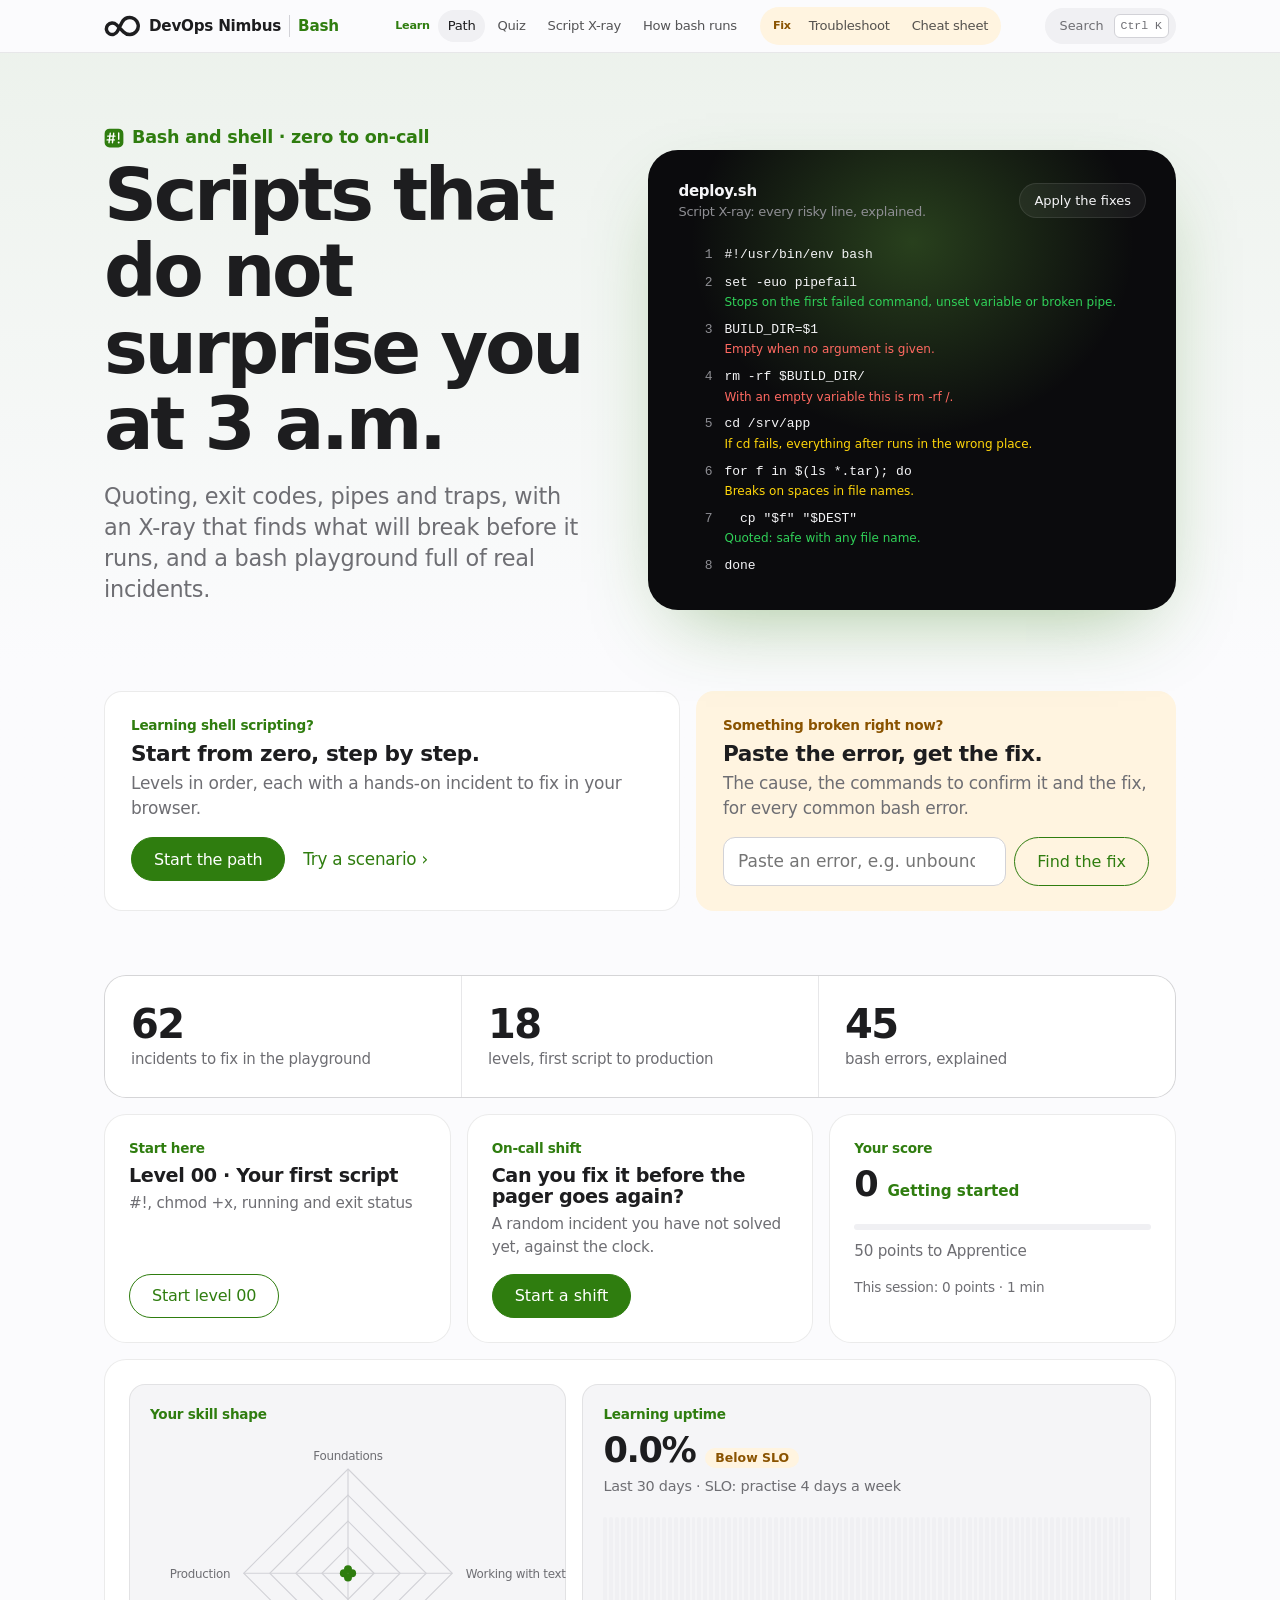
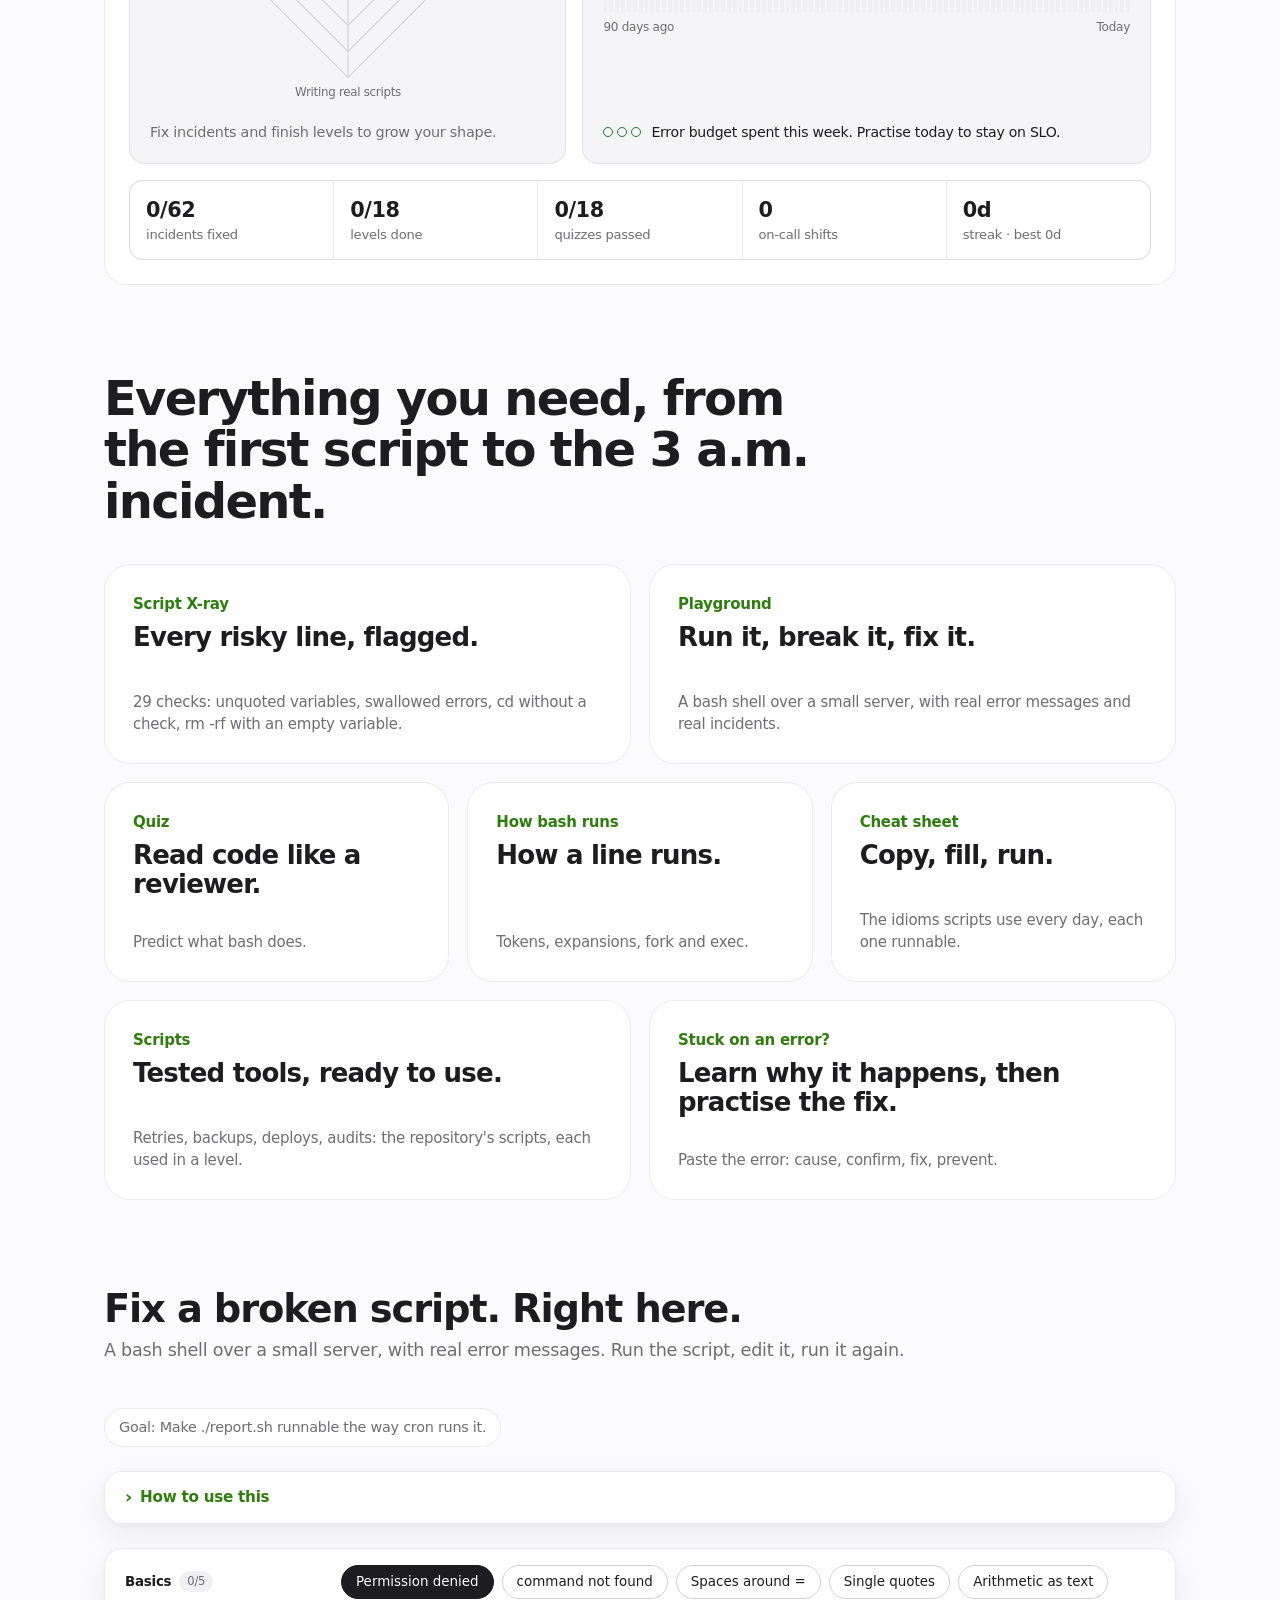
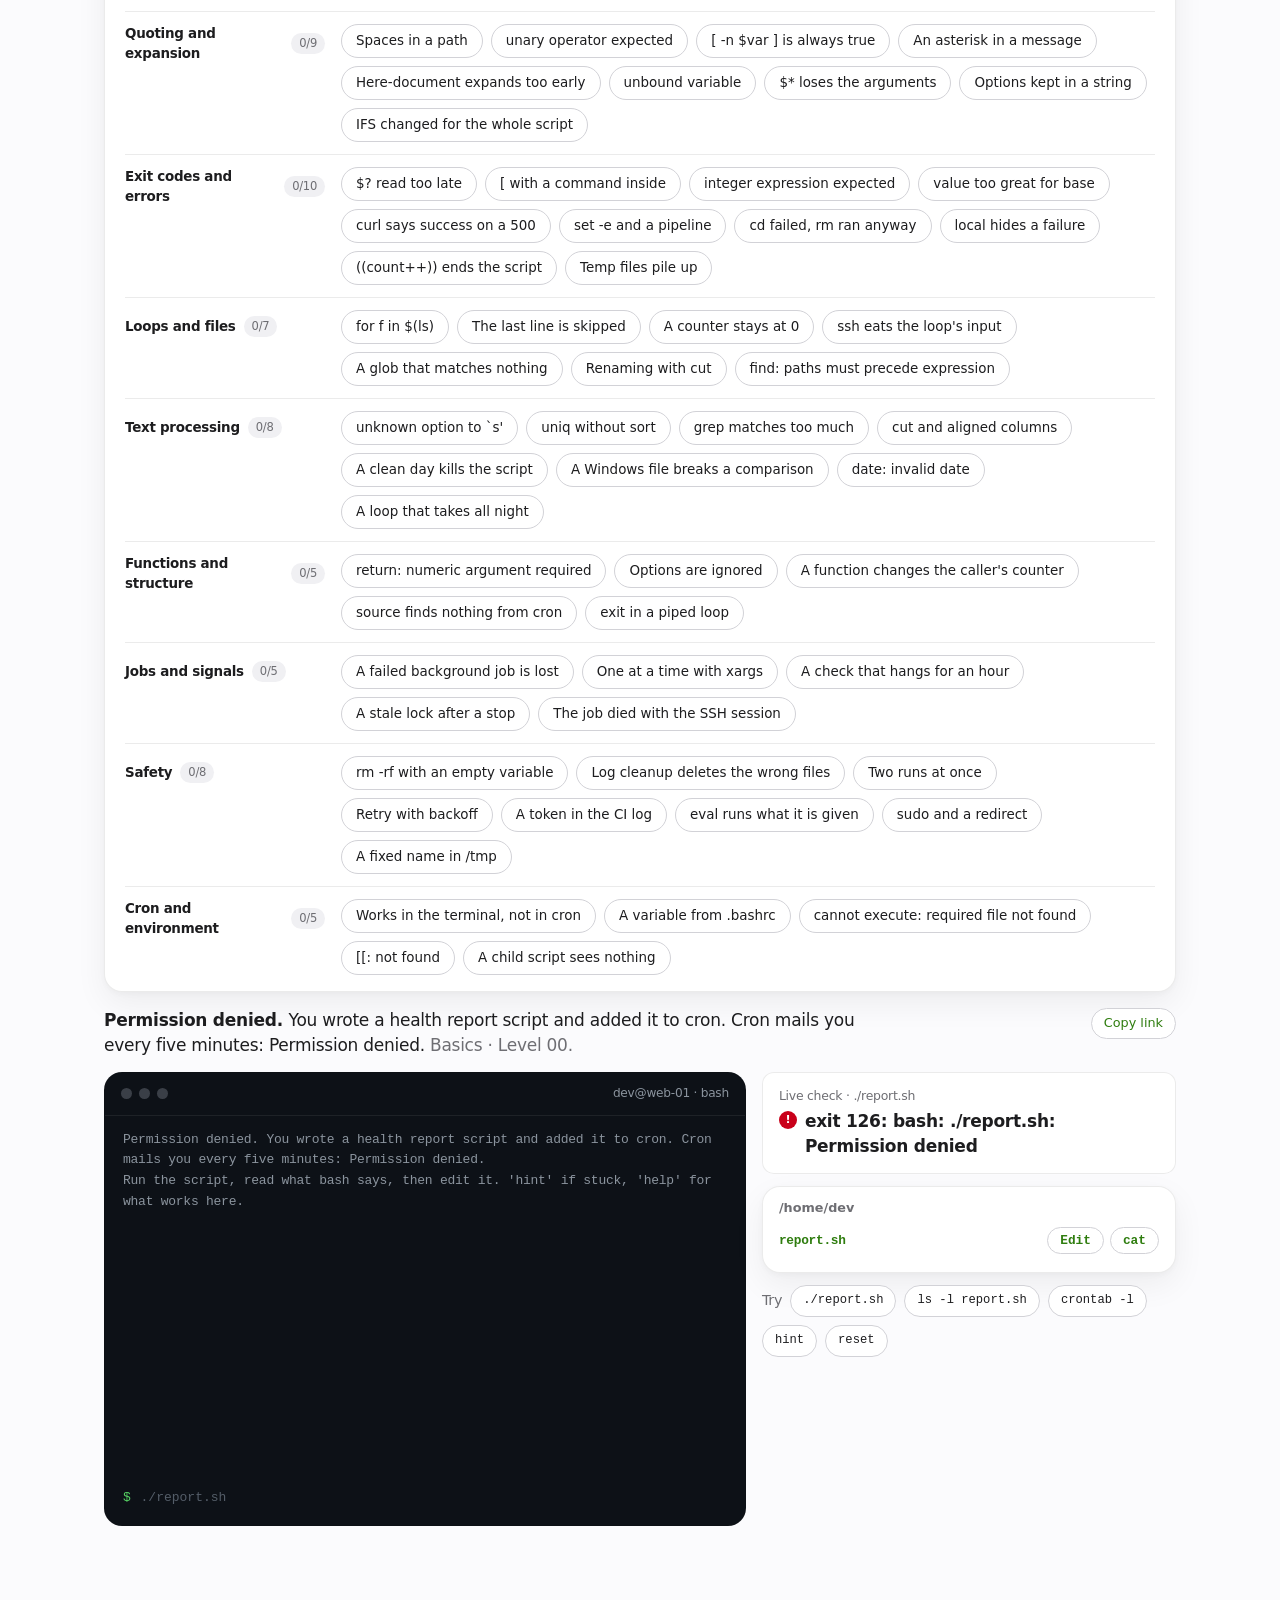
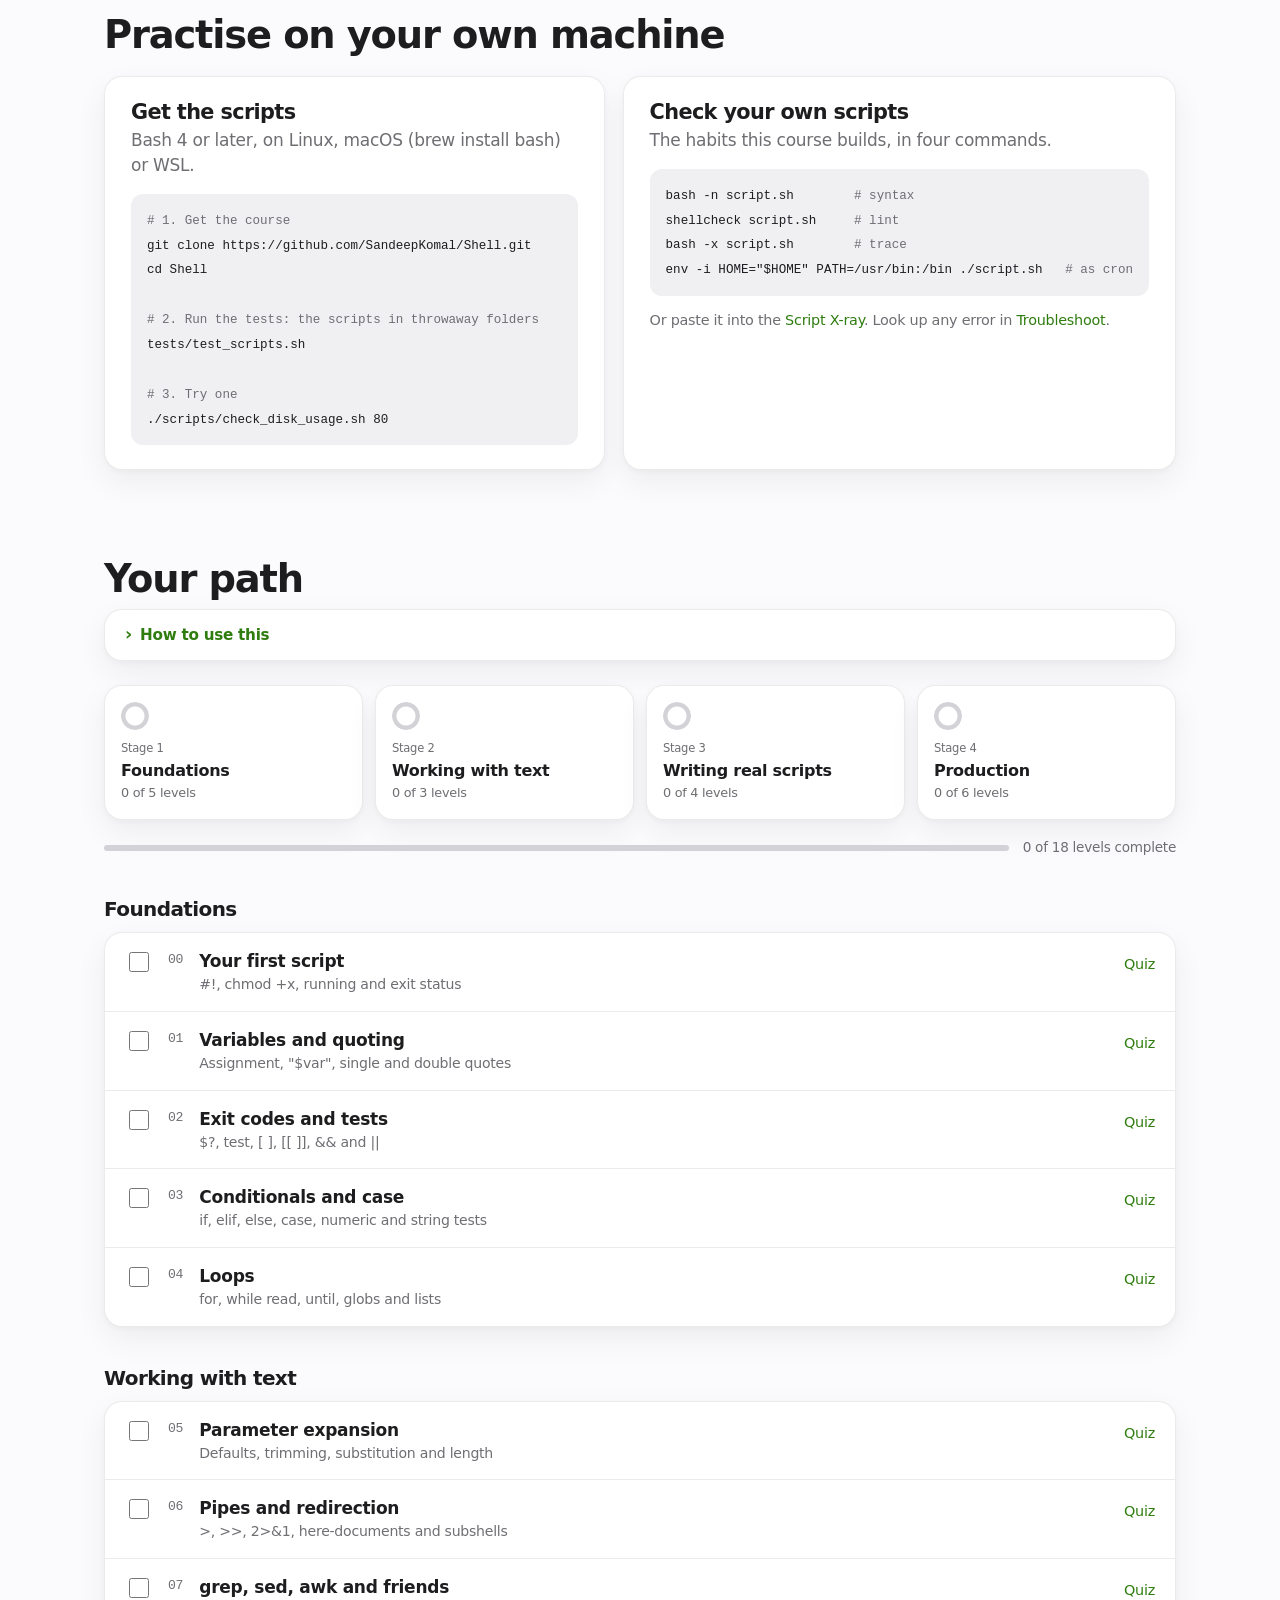
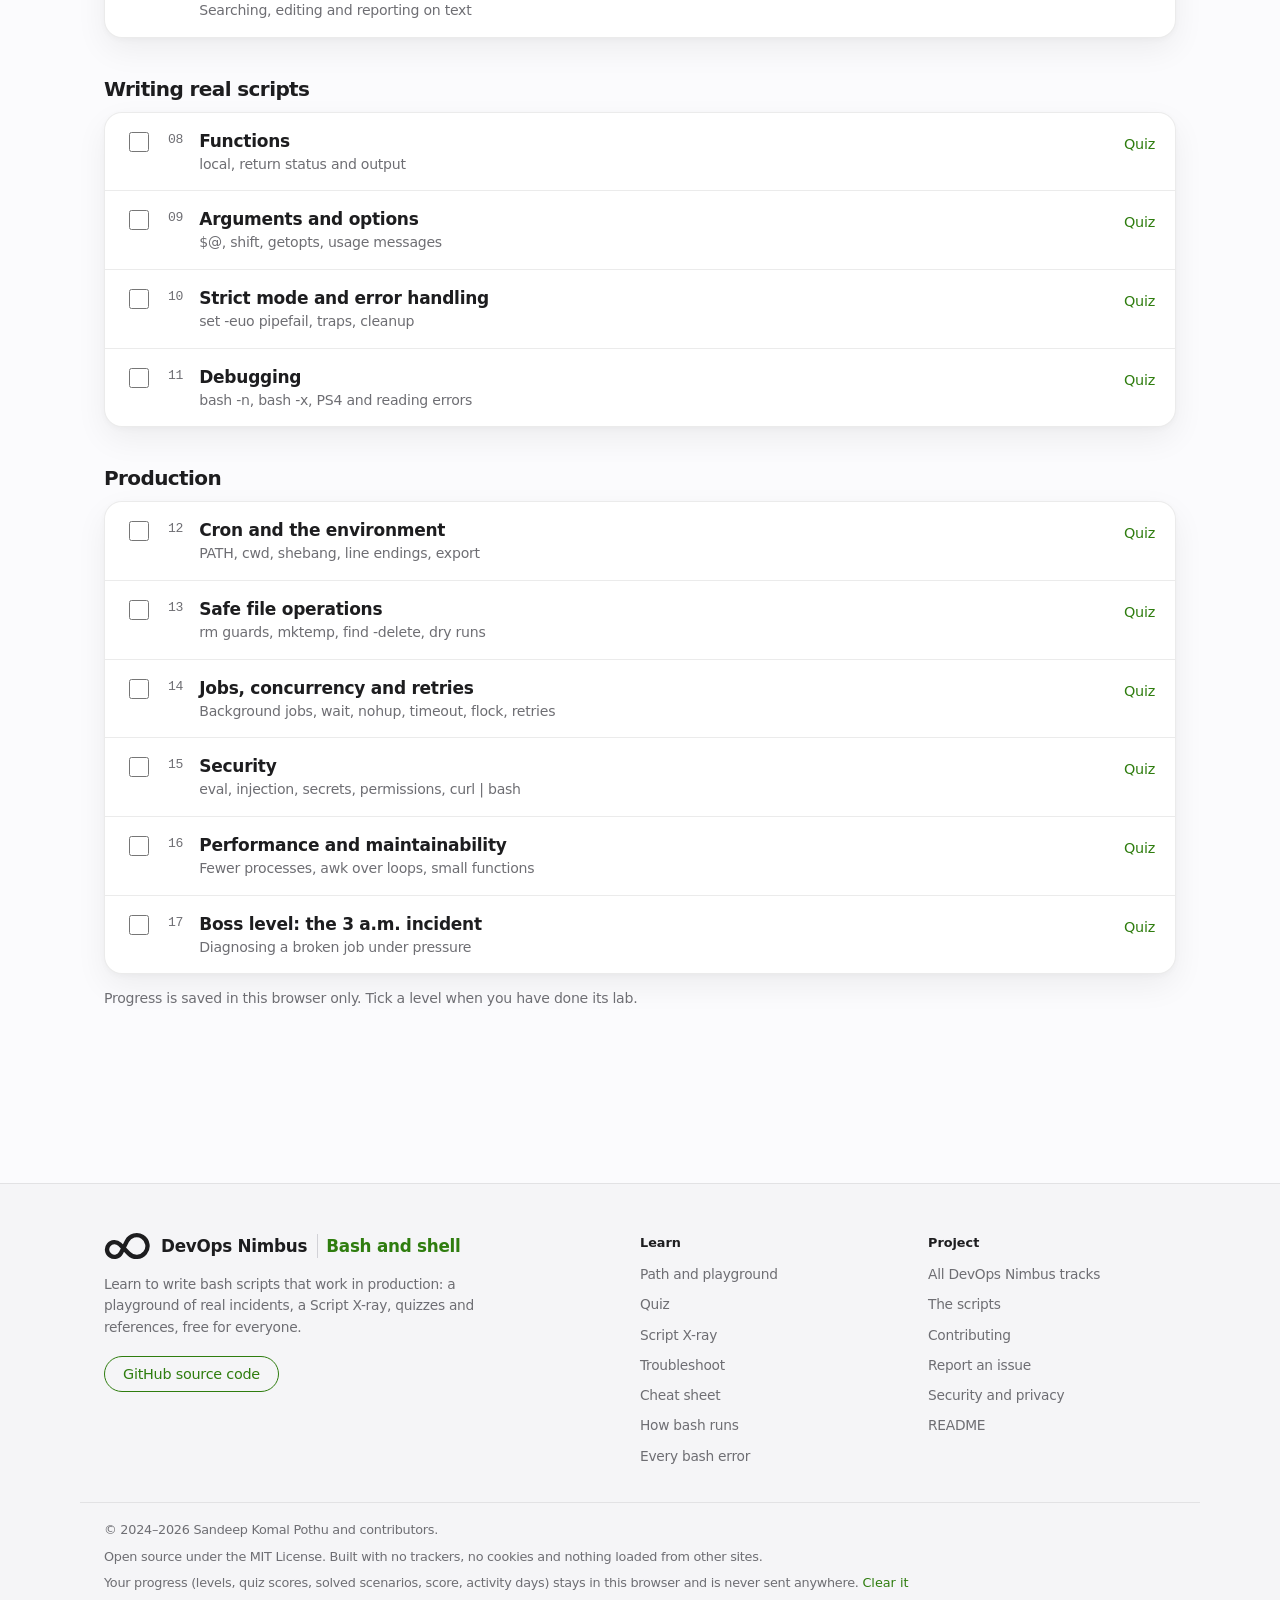
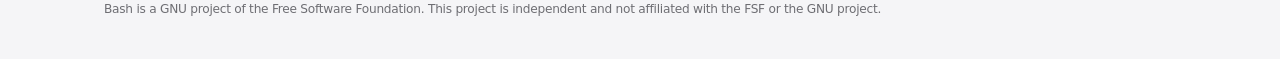
==== site/index.html @ 948680d4 "DevOps Nimbus Bash and shell: interactive learning and a scoreboard Rename Shell Quest to the DevOps" ====
<!doctype html>
<html lang="en">
<head>
  <meta charset="utf-8">
  <meta name="viewport" content="width=device-width, initial-scale=1">
  <meta http-equiv="Content-Security-Policy" content="default-src 'self'; script-src 'self'; style-src 'self'; img-src 'self' data:; connect-src 'none'; base-uri 'none'; form-action 'none'">
  <meta name="description" content="Fix real bash script failures in your browser: 62 incidents in a bash playground, a Script X-ray that flags risky lines, every common bash error explained, a quiz and a cheat sheet. Free, no sign-up.">
  <meta property="og:type" content="website">
  <meta property="og:site_name" content="DevOps Nimbus">
  <meta property="og:title" content="Bash and shell, zero to on-call · DevOps Nimbus">
  <meta property="og:description" content="Quoting, exit codes, pipes, traps and cron, learned by fixing broken bash scripts in a browser playground. Every common bash error explained.">
  <meta property="og:url" content="https://sandeepkomal.github.io/Shell/">
  <link rel="canonical" href="https://sandeepkomal.github.io/Shell/">
  <title>Bash and shell · DevOps Nimbus</title>
  <link rel="stylesheet" href="style.css">
  <link rel="icon" href="favicon.svg" type="image/svg+xml">
</head>
<body>
  <a class="skip" href="#main">Skip to content</a>
  <header class="top">
    <div class="wrap top-inner">
      <a class="brand" href="#path" aria-label="DevOps Nimbus Bash, home">
        <img class="mark" src="nimbus.svg" alt="" width="37" height="22">
        DevOps Nimbus <span class="brand-track">Bash</span>
      </a>
      <nav aria-label="Sections">
        <div class="mode learn" role="group" aria-label="Learn">
          <span class="mode-k">Learn</span>
          <a href="#path" data-tab="path">Path</a>
          <a href="#quiz" data-tab="quiz">Quiz</a>
          <a href="#xray" data-tab="xray">Script X-ray</a>
          <a href="#arch" data-tab="arch">How bash runs</a>
        </div>
        <div class="mode fix" role="group" aria-label="Fix">
          <span class="mode-k">Fix</span>
          <a href="#doctor" data-tab="doctor">Troubleshoot</a>
          <a href="#cheats" data-tab="cheats">Cheat sheet</a>
        </div>
      </nav>
      <button type="button" class="kbd-btn" id="palette-open" aria-label="Search the site (Ctrl+K)"><span>Search</span><kbd id="palette-key">Ctrl K</kbd></button>
    </div>
  </header>

  <main id="main">
    <section id="tab-path" class="tab">
      <div class="hero">
        <div class="wrap hero-grid">
          <div class="hero-text">
            <p class="eyebrow"><img class="eyebrow-logo" src="logo.svg" alt="" width="20" height="20">Bash and shell · zero to on-call</p>
            <h1>Scripts that do not surprise you at 3 a.m.</h1>
            <p class="sub">Quoting, exit codes, pipes and traps, with an X-ray that finds what will break before it runs, and a bash playground full of real incidents.</p>
          </div>
          <div class="doors">
            <div class="door learn">
              <p class="door-k">Learning shell scripting?</p>
              <h2>Start from zero, step by step.</h2>
              <p>Levels in order, each with a hands-on incident to fix in your browser.</p>
              <div class="ctas"><a class="pill primary" href="#path-title" id="cta-path">Start the path</a><a class="text-link" href="#pg-title" id="cta-play">Try a scenario</a></div>
            </div>
            <div class="door fix">
              <p class="door-k">Something broken right now?</p>
              <h2>Paste the error, get the fix.</h2>
              <p>The cause, the commands to confirm it and the fix, for every common bash error.</p>
              <div class="door-search"><input id="door-q" type="search" placeholder="Paste an error, e.g. unbound variable" aria-label="Paste an error" autocomplete="off"><button type="button" class="pill" id="door-go">Find the fix</button></div>
            </div>
          </div>
          <figure class="stage" aria-labelledby="stage-title">
            <div class="stage-bar">
              <div><strong id="stage-title">deploy.sh</strong><div>Script X-ray: every risky line, explained.</div></div>
              <button type="button" class="toggle" id="stage-toggle" aria-pressed="false">Apply the fixes</button>
            </div>
            <div class="stage-code mono" id="stage-code"></div>
          </figure>
        </div>
      </div>

      <div class="wrap">
        <div class="stats" id="stats"></div>
        <section class="engage" id="engage" aria-label="Your learning"></section>

        <section class="bento-block" aria-labelledby="bento-title">
          <h2 id="bento-title" class="big-title">Everything you need, from the first script to the 3 a.m. incident.</h2>
          <div class="bento" id="bento"></div>
        </section>

        <section class="playground" aria-labelledby="pg-title">
          <div class="pg-head">
            <div>
              <h2 id="pg-title" class="section-title">Fix a broken script. Right here.</h2>
              <p class="section-sub">A bash shell over a small server, with real error messages. Run the script, edit it, run it again.</p>
            </div>
            <p id="pg-goal" class="pg-goal" aria-live="polite"></p>
          </div>
          <div class="guide-slot" data-guide="playground"></div>
          <div class="pg-scenarios" id="pg-scenarios" role="group" aria-label="Scenario"></div>
          <div class="pg-story" id="pg-story"></div>
          <div class="pg-body">
            <div class="pg-main">
              <div class="pg-term" id="pg-term">
                <div class="pg-bar" aria-hidden="true"><span></span><span></span><span></span><em id="pg-prompt-label">dev@web-01 · bash</em></div>
                <div class="pg-out" id="pg-out" role="log" aria-live="polite" aria-label="Terminal output"></div>
                <form class="pg-form" id="pg-form" autocomplete="off">
                  <span aria-hidden="true">$</span>
                  <input id="pg-input" type="text" spellcheck="false" autocapitalize="off" aria-label="Type a command" placeholder="./report.sh">
                </form>
              </div>
              <div class="pg-editor card" id="pg-editor" hidden>
                <div class="pg-editor-bar">
                  <strong id="pg-editor-name"></strong>
                  <span class="note">Ctrl+S saves · Esc closes</span>
                </div>
                <textarea id="pg-editor-text" spellcheck="false" autocapitalize="off" aria-label="Edit the file"></textarea>
                <div class="pg-editor-actions">
                  <button type="button" class="pill primary small-pill" id="pg-editor-save">Save</button>
                  <button type="button" class="pill small-pill" id="pg-editor-cancel">Close</button>
                </div>
              </div>
            </div>
            <div class="pg-side">
              <div class="pg-check" id="pg-check" aria-live="polite"></div>
              <div class="pg-files card" id="pg-files"></div>
              <div class="pg-try" id="pg-try"></div>
            </div>
          </div>
        </section>

        <section aria-labelledby="start-title">
          <h2 id="start-title" class="section-title">Practise on your own machine</h2>
          <div class="start-grid">
            <div class="card">
              <h3>Get the scripts</h3>
              <p class="muted">Bash 4 or later, on Linux, macOS (brew install bash) or WSL.</p>
              <pre class="start"><code><span class="cm"># 1. Get the course</span>
git clone https://github.com/SandeepKomal/Shell.git
cd Shell

<span class="cm"># 2. Run the tests: the scripts in throwaway folders</span>
tests/test_scripts.sh

<span class="cm"># 3. Try one</span>
./scripts/check_disk_usage.sh 80</code></pre>
            </div>
            <div class="card">
              <h3>Check your own scripts</h3>
              <p class="muted">The habits this course builds, in four commands.</p>
              <pre class="start"><code>bash -n script.sh        <span class="cm"># syntax</span>
shellcheck script.sh     <span class="cm"># lint</span>
bash -x script.sh        <span class="cm"># trace</span>
env -i HOME="$HOME" PATH=/usr/bin:/bin ./script.sh   <span class="cm"># as cron</span></code></pre>
              <p class="start-note">Or paste it into the <a href="#xray">Script X-ray</a>. Look up any error in <a href="#doctor">Troubleshoot</a>.</p>
            </div>
          </div>
        </section>

        <h2 class="section-title" id="path-title">Your path</h2>
        <div class="guide-slot" data-guide="path"></div>
        <div class="stages" id="stages" role="list"></div>
        <div class="progress-row">
          <div class="bar" role="progressbar" aria-label="Levels complete" aria-valuemin="0" aria-valuemax="18" id="bar"><span id="bar-fill"></span></div>
          <span id="bar-text"></span>
        </div>
        <div id="levels"></div>
        <p class="note">Progress is saved in this browser only. Tick a level when you have done its lab.</p>
      </div>
    </section>

    <section id="tab-quiz" class="tab wrap" hidden>
      <h2>Quiz</h2>
      <p class="lede">Scenario questions for every level: predict what bash does. You see right or wrong as soon as you answer, with the reasoning.</p>
      <div class="guide-slot" data-guide="quiz"></div>
      <label class="field">Practise
        <select id="quiz-level"></select>
      </label>
      <button type="button" class="pill small-pill quiz-again" id="quiz-again">Start again with new order</button>
      <div id="quiz-list"></div>
    </section>

    <section id="tab-xray" class="tab wrap" hidden>
      <h2>Script X-ray</h2>
      <p class="lede">Paste a shell script to see what every line does, which lines are risky and why, and what is missing.</p>
      <div class="guide-slot" data-guide="xray"></div>
      <div class="xray-paste card" id="xray-edit">
        <label for="xray-input" class="xray-paste-label">Paste a script</label>
        <textarea id="xray-input" rows="12" spellcheck="false" autocapitalize="off" placeholder="#!/usr/bin/env bash&#10;set -euo pipefail&#10;..."></textarea>
        <p id="xray-error" class="xray-warn" hidden></p>
        <div class="xray-paste-actions">
          <button type="button" class="pill primary small-pill" id="xray-go">Explain</button>
          <button type="button" class="pill small-pill" id="xray-example">Load an example</button>
          <span class="note">Ctrl+Enter explains. Everything stays in your browser; do not paste real secrets.</span>
        </div>
      </div>
      <div class="xray-paste card" id="xray-result" hidden>
        <div class="xray-result-bar">
          <div>
            <p class="xray-result-title" id="xray-summary"></p>
            <p class="note">Select any line to see what it does. Red lines are dangerous, amber ones worth a second look.</p>
          </div>
          <div class="xray-result-actions">
            <button type="button" class="pill small-pill" id="xray-edit-btn">Edit</button>
            <button type="button" class="pill small-pill" id="xray-clear">Clear</button>
          </div>
        </div>
        <div id="xray-review" aria-live="polite"></div>
      </div>
      <div class="xray" id="xray-view" hidden>
        <ol id="xray-lines" class="code" aria-label="Script lines"></ol>
        <aside id="xray-note" class="card" aria-live="polite"><p class="muted">Pick a line on the left.</p></aside>
      </div>
    </section>

    <section id="tab-doctor" class="tab wrap" hidden>
      <p class="mode-banner"><strong>Fix mode.</strong> For when something is broken right now. Learning shell scripting instead? <a href="#path">Start the path</a>.</p>
      <h2>Stuck on an error?</h2>
      <p class="lede">Paste the error bash printed, or describe the symptom. Each answer explains why it happens, how to confirm it and how to fix and prevent it, then gives you a safe scenario to break and fix it yourself, so you recognise it next time.</p>
      <div class="guide-slot" data-guide="doctor"></div>
      <label class="field">Search errors and symptoms
        <input id="doctor-q" type="search" placeholder="Paste an error: unbound variable, command not found, ^M ..." autocomplete="off">
      </label>
      <div id="doctor-list" class="doctor-groups"></div>
      <div id="doctor-out"></div>
      <p class="note">Also as one plain page: <a href="problems.html">every bash error, explained</a>.</p>
    </section>

    <section id="tab-cheats" class="tab wrap" hidden>
      <h2>Cheat sheet</h2>
      <p class="lede">The commands and idioms scripts use most. Try runs one in the playground, in the scenario where it makes sense. Lab marks the few that need a real system.</p>
      <div class="guide-slot" data-guide="cheats"></div>
      <label class="field">Search
        <input id="cheat-q" type="search" placeholder="trap, quote, awk, cron..." autocomplete="off">
      </label>
      <div id="cheat-out"></div>
    </section>

    <section id="tab-arch" class="tab wrap" hidden>
      <h2>How bash runs a command</h2>
      <p class="lede">From a line of text to running programs: what bash does, in order, and what goes wrong at each step. Type a command line to watch it go through.</p>
      <div class="arch" id="arch"></div>
    </section>
  </main>

  <footer class="foot">
    <div class="wrap foot-grid">
      <div class="foot-brand">
        <a class="brand" href="#path">
          <img class="mark" src="nimbus.svg" alt="" width="47" height="28">
          DevOps Nimbus <span class="brand-track">Bash and shell</span>
        </a>
        <p>Learn to write bash scripts that work in production: a playground of real incidents, a Script X-ray, quizzes and references, free for everyone.</p>
        <a class="pill small-pill foot-gh" data-repo="" href="#">GitHub source code</a>
      </div>
      <nav class="foot-col" aria-label="Learn">
        <h2>Learn</h2>
        <a href="#path">Path and playground</a>
        <a href="#quiz">Quiz</a>
        <a href="#xray">Script X-ray</a>
        <a href="#doctor">Troubleshoot</a>
        <a href="#cheats">Cheat sheet</a>
        <a href="#arch">How bash runs</a>
        <a href="problems.html">Every bash error</a>
      </nav>
      <nav class="foot-col" aria-label="Project">
        <h2>Project</h2>
        <a href="https://sandeepkomal.github.io/devops-nimbus/">All DevOps Nimbus tracks</a>
        <a data-repo="/tree/main/scripts" href="#">The scripts</a>
        <a data-repo="/blob/main/CONTRIBUTING.md" href="#">Contributing</a>
        <a data-repo="/issues" href="#">Report an issue</a>
        <a data-repo="/blob/main/SECURITY.md" href="#">Security and privacy</a>
        <a data-repo="/blob/main/README.md" href="#">README</a>
      </nav>
    </div>
    <div class="wrap foot-base">
      <p>© 2024–2026 Sandeep Komal Pothu and contributors.</p>
      <p>Open source under the MIT License. Built with no trackers, no cookies and nothing loaded from other sites.</p>
      <p>Your progress (levels, quiz scores, solved scenarios, score, activity days) stays in this browser and is never sent anywhere. <button type="button" class="link-btn" id="forget">Clear it</button></p>
      <p class="foot-tm">Bash is a GNU project of the Free Software Foundation. This project is independent and not affiliated with the FSF or the GNU project.</p>
    </div>
  </footer>

  <dialog id="palette" class="palette" aria-label="Search">
    <input id="palette-input" type="text" placeholder="Jump to a level, scenario, error or section" autocomplete="off" aria-controls="palette-list">
    <ul id="palette-list" role="listbox"></ul>
    <p class="palette-foot muted"><kbd>↑</kbd> <kbd>↓</kbd> to move · <kbd>Enter</kbd> to open · <kbd>Esc</kbd> to close</p>
  </dialog>

  <script src="data.js"></script>
  <script src="quiz-bank.js"></script>
  <script src="bash.js"></script>
  <script src="builtins.js"></script>
  <script src="coreutils.js"></script>
  <script src="scenarios.js"></script>
  <script src="xray.js"></script>
  <script src="search.js"></script>
  <script src="app.js"></script>
  <script src="playground.js"></script>
  <script src="architecture.js"></script>
  <script src="engage.js"></script>
</body>
</html>
---- site/style.css ----
/* DevOps Nimbus Bash and shell. Calm, product-page styling: system font, solid surfaces,
   hairline borders, one green accent. */
:root {
  --bg: #fbfbfd;
  --surface: #ffffff;
  --surface-2: #f5f5f7;
  --text: #1d1d1f;
  --muted: #6e6e73;
  --line: #d2d2d7;
  --hair: rgba(0, 0, 0, .08);
  --accent: #2f7d0f;
  --accent-2: #7bd64a;
  --accent-hover: #276a0c;
  --accent-soft: #edf6e8;
  --on-accent: #ffffff;
  --ok: #1d7a34;
  --ok-soft: #e9f6ec;
  --bad: #c9001a;
  --bad-soft: #fdecee;
  --warn: #b26b00;
  --warn-text: #8a5300;
  --warn-soft: #fff4e0;
  --code-bg: #f0f0f3;
  --stage: #0b0b0d;
  --stage-text: #f5f5f7;
  --stage-muted: #8e8e93;
  --stage-line: rgba(255, 255, 255, .09);
  --shadow: 0 2px 8px rgba(0, 0, 0, .04), 0 12px 32px rgba(0, 0, 0, .06);
  --radius: 18px;
  --radius-sm: 12px;
  --ease: cubic-bezier(.22, .8, .2, 1);
  --mono: "SF Mono", ui-monospace, Menlo, Consolas, monospace;
  color-scheme: light dark;
}
@media (prefers-color-scheme: dark) {
  :root {
    --bg: #000000;
    --surface: #161618;
    --surface-2: #1c1c1e;
    --text: #f5f5f7;
    --muted: #a1a1a6;
    --line: #424245;
    --hair: rgba(255, 255, 255, .1);
    --accent: #7bd64a;
    --accent-hover: #93e066;
    --accent-soft: #15290d;
    --on-accent: #000000;
    --ok: #30d158;
    --ok-soft: #0f2e18;
    --bad: #ff6961;
    --bad-soft: #3a1414;
    --warn: #ffb340;
    --warn-text: #ffcc80;
    --warn-soft: #3a2a0c;
    --code-bg: #2c2c2e;
    --shadow: none;
  }
}

* { box-sizing: border-box; }
html { -webkit-text-size-adjust: 100%; scroll-padding-top: 72px; }
body {
  margin: 0; background: var(--bg); color: var(--text);
  font: 17px/1.47 -apple-system, BlinkMacSystemFont, "SF Pro Text", "Helvetica Neue", "Segoe UI", system-ui, sans-serif;
  letter-spacing: -.015em; -webkit-font-smoothing: antialiased; overflow-x: hidden;
}
a { color: var(--accent); text-decoration: none; }
a:hover { text-decoration: underline; }
code, pre, kbd, .mono { font-family: var(--mono); letter-spacing: 0; }
code, pre { font-size: .86em; }
:not(pre) > code { background: var(--code-bg); padding: .12em .4em; border-radius: 6px; overflow-wrap: anywhere; }
pre { background: var(--code-bg); padding: 14px 16px; border-radius: var(--radius-sm); overflow-x: auto; margin: 0; line-height: 1.6; }
h1, h2, h3, h4 { letter-spacing: -.03em; line-height: 1.1; }
:focus-visible { outline: 3px solid var(--accent); outline-offset: 3px; border-radius: 8px; }
button { font: inherit; }

.wrap { max-width: 1120px; margin: 0 auto; padding: 0 24px; }
.skip { position: absolute; left: -9999px; }
.skip:focus { left: 16px; top: 8px; background: var(--surface); padding: 6px 10px; z-index: 30; }
.muted { color: var(--muted); }
.note { color: var(--muted); font-size: .88rem; }
.small { font-size: .9rem; }
.lede { color: var(--muted); font-size: 1.15rem; margin: -6px 0 24px; max-width: 700px; }

/* Navigation: quiet and solid. */
.top { position: sticky; top: 0; z-index: 20; background: var(--bg); border-bottom: 1px solid var(--hair); }
.top-inner { display: flex; align-items: center; gap: 20px; height: 52px; }
.brand { display: flex; align-items: center; gap: 8px; font-weight: 600; font-size: .95rem; color: var(--text); white-space: nowrap; }
.brand:hover { text-decoration: none; }
.brand img { display: block; width: 22px; height: 22px; }
.top nav { display: flex; gap: 2px; overflow-x: auto; flex: 1; justify-content: center; scrollbar-width: none; }
.top nav a { color: var(--text); opacity: .75; padding: 6px 10px; border-radius: 99px; white-space: nowrap; font-size: .82rem; transition: opacity .2s, background .2s; }
.top nav a:hover { opacity: 1; text-decoration: none; }
.top nav a[aria-current="page"] { opacity: 1; background: var(--code-bg); font-weight: 500; }
/* Two modes: Learn (the course) and Fix (the reference for something broken now). */
.top nav { align-items: center; gap: 10px; }
.mode { display: flex; align-items: center; gap: 2px; padding: 3px; border-radius: 99px; }
.mode-k { font-size: .7rem; font-weight: 600; padding: 0 6px 0 10px; color: var(--accent); }
.mode.fix { background: var(--warn-soft); }
.mode.fix .mode-k { color: var(--warn-text); }
.mode.fix a[aria-current="page"] { background: var(--surface); }
.kbd-btn { display: inline-flex; align-items: center; gap: 10px; font-size: .8rem; color: var(--muted); background: var(--code-bg); border: 1px solid transparent; border-radius: 99px; padding: 5px 6px 5px 14px; cursor: pointer; }
.kbd-btn:hover { border-color: var(--line); }
kbd { font-size: .72rem; color: var(--muted); background: var(--surface); border: 1px solid var(--line); border-radius: 6px; padding: 3px 6px; }

main { padding-bottom: 64px; min-height: 70vh; }
.tab > h2 { font-size: clamp(2rem, 4.5vw, 3rem); font-weight: 700; margin: 48px 0 14px; }

/* Hero: split composition, the text beside the dark stage, a soft tint of the accent at the top. */
.hero { padding: 72px 0 8px; background: linear-gradient(180deg, color-mix(in srgb, var(--accent) 7%, var(--bg)), var(--bg) 70%); }
.hero-grid { display: grid; grid-template-columns: minmax(0, 1fr) minmax(0, 1.08fr); gap: 56px; align-items: center; }
.eyebrow { color: var(--accent); font-weight: 600; font-size: 1.1rem; margin: 0 0 6px; }
.hero h1 { font-size: clamp(2.6rem, 6vw, 4.6rem); line-height: 1.04; letter-spacing: -.045em; font-weight: 700; margin: 0 0 18px; }
.hero .sub { font-size: clamp(1.1rem, 2vw, 1.4rem); color: var(--muted); line-height: 1.38; max-width: 560px; margin: 0 0 30px; }
.ctas { display: flex; gap: 18px; flex-wrap: wrap; align-items: center; }
.text-link { font-size: 1.05rem; }
.text-link::after { content: " ›"; }
/* The doors sit in a full-width row under the headline and the stage. */
.hero-grid > .doors { grid-column: 1 / -1; grid-row: 2; }
.doors { display: grid; grid-template-columns: 1.2fr 1fr; gap: 16px; }
.door { padding: 24px 26px; border-radius: var(--radius); border: 1px solid var(--hair); background: var(--surface); display: flex; flex-direction: column; gap: 6px; }
.door h2 { margin: 0; font-size: 1.35rem; letter-spacing: -.02em; }
.door p { margin: 0; color: var(--muted); }
.door .door-k { font-size: .85rem; font-weight: 600; color: var(--accent); }
.door.fix { background: var(--warn-soft); border-color: transparent; }
.door.fix .door-k { color: var(--warn-text); }
.door .ctas { margin-top: 10px; }
.door-search { display: flex; gap: 8px; margin-top: 10px; }
.door-search input { flex: 1; min-width: 0; border-radius: 99px; }
.mode-banner { margin: 32px 0 0; padding: 12px 16px; border-radius: var(--radius-sm); background: var(--warn-soft); font-size: .95rem; }
.mode-banner + h2 { margin-top: 32px; }
.mode-banner strong { color: var(--warn-text); }
.pill {
  display: inline-flex; align-items: center; justify-content: center; gap: 6px; min-height: 44px; padding: 0 22px;
  border-radius: 99px; font-size: 1rem; color: var(--accent); background: transparent; border: 1px solid var(--accent);
  cursor: pointer; transition: background .2s var(--ease), transform .2s var(--ease);
}
.pill:hover { text-decoration: none; background: var(--accent-soft); }
.pill:active { transform: scale(.98); }
.pill.primary { background: var(--accent); color: var(--on-accent); }
.pill.primary:hover { background: var(--accent-hover); }
.small-pill { min-height: 36px; padding: 0 18px; font-size: .9rem; }

/* The stage: the signature, deploy.sh under the X-ray, lit by the accent. */
.stage { position: relative; margin: 0; background: var(--stage); color: var(--stage-text); border-radius: 30px; padding: 30px; min-height: 360px; overflow: hidden; isolation: isolate; box-shadow: 0 30px 80px -30px color-mix(in srgb, var(--accent) 45%, transparent); }
.stage::before { content: ""; position: absolute; inset: -40% -10% auto; height: 120%; background: radial-gradient(closest-side, color-mix(in srgb, var(--accent-2) 26%, transparent), transparent 70%); z-index: -1; pointer-events: none; }
.stage-bar { display: flex; justify-content: space-between; align-items: center; gap: 12px; margin-bottom: 20px; font-size: 13px; color: var(--stage-muted); }
.stage-bar strong { color: var(--stage-text); font-weight: 600; font-size: 15px; }
.toggle { border: 1px solid var(--stage-line); background: rgba(255, 255, 255, .06); color: var(--stage-text); border-radius: 99px; padding: 7px 14px; font-size: 13px; cursor: pointer; transition: background .2s, border-color .2s; white-space: nowrap; }
.toggle:hover, .toggle[aria-pressed="true"] { border-color: var(--accent-2); background: color-mix(in srgb, var(--accent-2) 18%, transparent); }
.stage-code { font-size: 13px; line-height: 1.65; }
.stage-code > div { display: grid; grid-template-columns: 26px minmax(0, 1fr); gap: 0 12px; padding: 3px 8px; border-radius: 8px; transition: background .2s; }
.stage-code > div:hover { background: rgba(255, 255, 255, .06); }
.stage-code .n { color: var(--stage-muted); text-align: right; }
.stage-code .src { white-space: pre-wrap; overflow-wrap: anywhere; }
.stage-code .src.changed { color: #9be36f; animation: sq-in .4s var(--ease); }
.stage-code .snote { grid-column: 2; font-size: 12px; font-family: -apple-system, BlinkMacSystemFont, "Segoe UI", system-ui, sans-serif; }
.snote.ok, .s-ok { color: #30d158; } .snote.warn { color: #ffd60a; } .snote.bad { color: #ff6961; }

/* Stats and bento */
.stats { display: grid; grid-template-columns: repeat(3, 1fr); gap: 1px; background: var(--hair); border: 1px solid var(--hair); border-radius: 22px; overflow: hidden; margin: 56px 0 0; }
.stats div { background: var(--surface); padding: 26px; }
.stats b { display: block; font-size: 40px; letter-spacing: -.04em; line-height: 1.1; }
.stats span { color: var(--muted); font-size: 15px; }
.big-title { font-size: clamp(2rem, 4.5vw, 3rem); letter-spacing: -.035em; line-height: 1.08; margin: 88px 0 36px; max-width: 760px; }
.bento { display: grid; grid-template-columns: repeat(6, 1fr); gap: 18px; }
.tile { background: var(--surface); border: 1px solid var(--hair); border-radius: 26px; padding: 28px; grid-column: span 2; min-height: 200px; display: flex; flex-direction: column; justify-content: space-between; color: var(--text); transition: transform .35s var(--ease), box-shadow .35s var(--ease); }
.tile:hover { transform: translateY(-3px); box-shadow: 0 18px 40px -22px rgba(0, 0, 0, .3); text-decoration: none; }
.tile.wide { grid-column: span 3; }
.tile .k { color: var(--accent); font-weight: 600; font-size: 15px; }
.tile h3 { font-size: 26px; letter-spacing: -.03em; line-height: 1.12; margin: 8px 0 0; }
.tile p { color: var(--muted); margin: 10px 0 0; font-size: 15px; }

.section-title { font-size: clamp(1.7rem, 3.5vw, 2.4rem); font-weight: 700; margin: 88px 0 8px; }
.section-sub { color: var(--muted); font-size: 1.1rem; margin: 0 0 24px; }

/* Start */
.start-grid { display: grid; grid-template-columns: 1fr 1fr; gap: 18px; margin-top: 20px; }
.start-grid h3 { font-size: 1.3rem; margin: 0 0 4px; }
.start-grid .muted { margin: 0 0 16px; }
pre.start { line-height: 1.7; }
pre.start .cm { color: var(--muted); }
.start-note { margin: 14px 0 0; font-size: .9rem; color: var(--muted); }

/* Path */
.stages { display: grid; grid-template-columns: repeat(4, minmax(0, 1fr)); gap: 12px; margin: 22px 0 18px; }
.stage-card { display: flex; flex-direction: column; gap: 2px; padding: 16px; border-radius: var(--radius); background: var(--surface); color: var(--text); box-shadow: var(--shadow); border: 1px solid var(--hair); transition: transform .25s var(--ease); }
.stage-card:hover { text-decoration: none; transform: translateY(-2px); }
.stage-card strong { font-size: 1rem; }
.stage-card .muted { font-size: .8rem; }
.stage-num { font-size: .72rem; color: var(--muted); }
.ring { --p: 0; width: 28px; height: 28px; border-radius: 50%; margin-bottom: 8px; background: conic-gradient(var(--accent) calc(var(--p) * 1%), var(--line) 0); -webkit-mask: radial-gradient(circle, transparent 9px, #000 10px); mask: radial-gradient(circle, transparent 9px, #000 10px); }
.stage-card.complete .ring { background: var(--ok); }
.progress-row { display: flex; align-items: center; gap: 14px; margin: 6px 0 8px; }
.bar { flex: 1; height: 6px; background: var(--line); border-radius: 99px; overflow: hidden; }
.bar span { display: block; height: 100%; width: 0; background: var(--accent); border-radius: 99px; transition: width .5s var(--ease); }
#bar-text { color: var(--muted); font-size: .85rem; white-space: nowrap; }
.stage-h { font-size: 1.25rem; font-weight: 700; margin: 40px 0 12px; }
.levels { list-style: none; padding: 0; margin: 0; background: var(--surface); border-radius: var(--radius); box-shadow: var(--shadow); border: 1px solid var(--hair); overflow: hidden; }
.level { display: grid; grid-template-columns: auto auto minmax(0, 1fr) auto; align-items: start; gap: 16px; padding: 16px 20px; border-top: 1px solid var(--hair); }
.level:first-child { border-top: 0; }
.level input { width: 20px; height: 20px; margin-top: 3px; accent-color: var(--ok); }
.level .num { font: .82rem var(--mono); color: var(--muted); padding-top: 3px; }
.level summary { cursor: pointer; display: flex; flex-direction: column; list-style: none; }
.level summary::-webkit-details-marker { display: none; }
.level .title { font-weight: 600; }
.level.done .title { color: var(--muted); }
.level .topic { color: var(--muted); font-size: .88rem; }
.level-body { display: grid; grid-template-columns: minmax(0, 1fr) minmax(0, 1.2fr); gap: 18px; margin-top: 14px; }
.level-body h4 { margin: 0 0 6px; font-size: .82rem; color: var(--muted); font-weight: 600; letter-spacing: 0; }
.level-body ul { margin: 0; padding-left: 18px; font-size: .95rem; }
.level-body pre { font-size: .78rem; white-space: pre-wrap; overflow-wrap: anywhere; }
.level-links { grid-column: 1 / -1; display: flex; flex-wrap: wrap; gap: 8px; align-items: center; font-size: .88rem; }
.level .actions { padding-top: 2px; }

/* Cards and forms */
.card { background: var(--surface); border-radius: var(--radius); box-shadow: var(--shadow); border: 1px solid var(--hair); padding: 24px 26px; }
.field { display: flex; flex-direction: column; gap: 6px; font-size: .9rem; color: var(--muted); max-width: 640px; margin-bottom: 22px; }
select, input[type="search"] { font: inherit; color: var(--text); background: var(--surface); border: 1px solid var(--line); border-radius: var(--radius-sm); padding: 11px 14px; }
select:focus, input[type="search"]:focus { border-color: var(--accent); outline: none; box-shadow: 0 0 0 4px var(--accent-soft); }
.chip { font-size: .86rem; border: 1px solid var(--line); background: var(--surface); color: var(--text); padding: 6px 14px; border-radius: 99px; cursor: pointer; transition: border-color .2s, background .2s; }
.chip:hover { border-color: var(--accent); }
.chip[aria-pressed="true"] { border-color: var(--accent); background: var(--accent-soft); color: var(--accent); }
.linkish, .link-btn { color: var(--accent); background: none; border: 0; padding: 0; cursor: pointer; }
.linkish:hover, .link-btn:hover { text-decoration: underline; }

/* Quiz */
.score { position: sticky; top: 60px; z-index: 5; background: var(--surface); box-shadow: var(--shadow); border: 1px solid var(--hair); border-radius: var(--radius); padding: 14px 20px; margin-bottom: 18px; display: grid; gap: 10px; font-variant-numeric: tabular-nums; }
.score .meter { display: block; height: 6px; background: var(--line); border-radius: 99px; overflow: hidden; }
.score .fill { display: block; height: 100%; width: 0; background: var(--accent); transition: width .35s var(--ease); }
.score .result { margin: 0; }
.question { margin-bottom: 16px; }
.question h3 { font-size: 1.12rem; margin: 0 0 16px; font-weight: 600; line-height: 1.4; letter-spacing: -.015em; }
.question pre { margin: -6px 0 16px; font-size: .82rem; }
.tag { margin: 0 0 6px; font-size: .78rem; color: var(--muted); font-weight: 500; }
.options { display: grid; gap: 10px; }
.opt { font-size: 1rem; text-align: left; color: var(--text); background: var(--surface-2); border: 1px solid var(--line); border-radius: var(--radius-sm); padding: 13px 16px; cursor: pointer; transition: border-color .2s, background .2s; }
.opt:hover:not(:disabled) { border-color: var(--accent); }
.opt:disabled { cursor: default; }
.opt.right { border-color: var(--ok); background: var(--ok-soft); }
.opt.right::before { content: "✓  "; color: var(--ok); font-weight: 700; }
.opt.wrong { border-color: var(--bad); background: var(--bad-soft); }
.opt.wrong::before { content: "✕  "; color: var(--bad); font-weight: 700; }
.opt:disabled:not(.right):not(.wrong) { opacity: .55; }
.feedback { margin: 14px 0 0; line-height: 1.5; }
.feedback:empty { display: none; }
.feedback.ok strong { color: var(--ok); }
.feedback.bad strong { color: var(--bad); }
.quiz-again { margin: -8px 0 20px; }

/* Script X-ray */
.xray { display: grid; grid-template-columns: minmax(0, 1.3fr) minmax(0, 1fr); gap: 18px; align-items: start; }
.xray[hidden] { display: none; }
.code { list-style: none; margin: 0; padding: 10px 0; background: var(--surface); border: 1px solid var(--hair); box-shadow: var(--shadow); border-radius: var(--radius); overflow-x: auto; counter-reset: ln; }
.code li { counter-increment: ln; display: flex; }
.code li::before { content: counter(ln); width: 38px; flex: none; text-align: right; padding-right: 12px; color: var(--muted); font: .78rem/2.1 var(--mono); opacity: .6; }
.line { flex: 1; text-align: left; border: 0; background: transparent; color: var(--text); font: .85rem/2.1 var(--mono); white-space: pre; padding: 0 14px 0 4px; cursor: pointer; border-radius: 6px; }
.line:hover { background: var(--accent-soft); }
.line.on { background: var(--accent-soft); box-shadow: inset 3px 0 0 var(--accent); }
.line.blank { cursor: default; }
.line.blank:hover { background: none; }
.line.warn { box-shadow: inset 3px 0 0 var(--warn); }
.line.bad { box-shadow: inset 3px 0 0 var(--bad); }
#xray-note { position: sticky; top: 72px; }
#xray-note pre { margin-bottom: 14px; white-space: pre-wrap; }
.xray-warn { color: var(--warn-text); background: var(--warn-soft); padding: 8px 12px; border-radius: 10px; font-size: .92rem; }
.xray-bad { color: var(--bad); background: var(--bad-soft); padding: 8px 12px; border-radius: 10px; font-size: .92rem; }
.xray-fix { font-size: .88rem; color: var(--muted); margin: -4px 0 12px; }
.xray-paste { margin-bottom: 18px; scroll-margin-top: 72px; }
.xray-paste-label { display: block; font-weight: 600; margin-bottom: 8px; }
#xray-input { width: 100%; font: .86rem/1.6 var(--mono); color: var(--text); background: var(--code-bg); border: 1px solid transparent; border-radius: var(--radius-sm); padding: 12px 14px; resize: vertical; }
#xray-input:focus { outline: none; border-color: var(--accent); }
.xray-paste-actions { display: flex; flex-wrap: wrap; align-items: center; gap: 10px 14px; margin-top: 12px; }
#xray-error { margin: 12px 0 0; }
.xray-result-bar { display: flex; flex-wrap: wrap; align-items: center; justify-content: space-between; gap: 12px 18px; }
.xray-result-bar .note { margin: 2px 0 0; }
.xray-result-title { margin: 0; font-weight: 600; font-size: 1.02rem; }
.xray-result-actions { display: flex; gap: 10px; }
#xray-review:not(:empty) { margin-top: 14px; padding-top: 12px; border-top: 1px solid var(--hair); }
.xray-review { margin: 6px 0 0; padding-left: 20px; font-size: .92rem; }
.xray-review li { margin: 6px 0; }
.code li.note-slot { display: block; counter-increment: none; padding: 6px 10px 10px; }
.code li.note-slot::before { content: none; }
.code li.note-slot #xray-note { position: static; box-shadow: none; }

/* Troubleshoot */
.doctor-groups { margin: 0 0 20px; padding: 4px 20px; background: var(--surface); border: 1px solid var(--hair); border-radius: var(--radius); box-shadow: var(--shadow); }
.doctor-group { display: grid; grid-template-columns: 200px minmax(0, 1fr); align-items: start; gap: 8px 16px; padding: 12px 0; }
.doctor-group[hidden] { display: none; }
.doctor-group:not([hidden]) ~ .doctor-group:not([hidden]) { border-top: 1px solid var(--hair); }
.doctor-group-name { display: flex; align-items: center; gap: 8px; min-height: 34px; font-size: .84rem; font-weight: 600; }
.count { font-size: .72rem; font-weight: 500; color: var(--muted); background: var(--code-bg); border-radius: 99px; padding: 2px 8px; font-variant-numeric: tabular-nums; }
.doctor-group-items { display: flex; flex-wrap: wrap; gap: 8px; }
.doctor-group .chip { font-family: var(--mono); font-size: .8rem; text-align: left; }
.doctor-group .chip[hidden] { display: none; }
#doctor-out { scroll-margin-top: 72px; }
.problem h3 { margin: 0 0 4px; font: 600 1.2rem var(--mono); letter-spacing: 0; }
.problem h4 { margin: 20px 0 6px; font-size: .86rem; color: var(--muted); font-weight: 600; letter-spacing: 0; }
.problem p { margin: 0; }
.problem ul { margin: 0; padding-left: 20px; }
.problem pre { white-space: pre-wrap; overflow-wrap: anywhere; }
.problem-head { display: flex; justify-content: space-between; align-items: flex-start; gap: 12px; }
.err-line { color: var(--bad); background: var(--bad-soft); font-size: .85rem; }
.practise { display: flex; flex-wrap: wrap; align-items: center; gap: 8px; margin-top: 18px; }
.learn-it { margin-top: 24px; padding: 18px 20px; border-radius: var(--radius-sm); background: var(--accent-soft); border: 1px solid var(--hair); }
.problem .learn-it h4 { margin-top: 0; color: var(--text); }
.learn-it > .practise { margin-top: 12px; }
.learn-it > .note { margin: 12px 0 0; }

/* Cheat sheet */
.group { font-size: 1rem; color: var(--muted); margin: 28px 0 10px; font-weight: 600; }
.cheats { list-style: none; padding: 0; margin: 0; background: var(--surface); border: 1px solid var(--hair); box-shadow: var(--shadow); border-radius: var(--radius); overflow: hidden; }
.cheats li { display: flex; align-items: center; justify-content: space-between; gap: 14px; padding: 12px 18px; border-top: 1px solid var(--hair); }
.cheats li:first-child { border-top: 0; }
.cheats li > div:first-child { display: flex; flex-direction: column; gap: 3px; min-width: 0; }
.cheats code { background: none; padding: 0; white-space: pre-wrap; overflow-wrap: anywhere; }
.cheats .muted { font-size: .86rem; }
.copy { font-size: .8rem; border: 1px solid var(--line); background: var(--surface); color: var(--accent); padding: 5px 12px; border-radius: 99px; cursor: pointer; flex: none; }
.copy:hover { border-color: var(--accent); text-decoration: none; }
.copy.lab { color: var(--muted); }
.cheat-actions { display: flex; gap: 6px; flex: none; }
.cheat-actions > :first-child { min-width: 52px; text-align: center; }

/* Footer */
.foot { margin-top: 96px; background: var(--surface-2); border-top: 1px solid var(--hair); color: var(--muted); font-size: .86rem; }
.foot-grid { display: grid; grid-template-columns: 2fr 1fr 1fr; gap: 40px; padding-top: 48px; padding-bottom: 36px; }
.foot-brand .brand { font-size: 1.05rem; gap: 10px; }
.foot-brand .brand img { width: 28px; height: 28px; }
.foot-brand p { margin: 14px 0 18px; max-width: 420px; line-height: 1.55; }
.foot-col { display: flex; flex-direction: column; gap: 10px; }
.foot-col h2 { margin: 4px 0; font-size: .8rem; font-weight: 600; color: var(--text); letter-spacing: 0; }
.foot-col a { color: var(--muted); width: fit-content; }
.foot-col a:hover { color: var(--text); text-decoration: none; }
.foot-base { display: flex; flex-direction: column; gap: 8px; border-top: 1px solid var(--hair); padding-top: 18px; padding-bottom: 40px; font-size: .8rem; }
.foot-base p { margin: 0; }
.foot-tm { margin-top: 4px; font-size: .76rem; }

/* "How to use this" */
.guide { margin: 0 0 24px; background: var(--surface); border: 1px solid var(--hair); border-radius: var(--radius); box-shadow: var(--shadow); }
.guide summary { cursor: pointer; padding: 14px 20px; font-weight: 600; font-size: .95rem; color: var(--accent); list-style: none; display: flex; align-items: center; gap: 8px; }
.guide summary::-webkit-details-marker { display: none; }
.guide summary::before { content: "›"; display: inline-block; transition: transform .2s var(--ease); font-size: 1.1rem; line-height: 1; }
.guide[open] summary::before { transform: rotate(90deg); }
.guide-body { padding: 0 20px 18px; font-size: .95rem; }
.guide-body > p { margin: 0 0 14px; max-width: 760px; }
.guide-cols { display: grid; grid-template-columns: minmax(0, 1.2fr) minmax(0, 1fr); gap: 8px 32px; }
.guide h3 { font-size: .82rem; color: var(--muted); font-weight: 600; margin: 4px 0 6px; letter-spacing: 0; }
.guide ol, .guide ul { margin: 0 0 12px; padding-left: 20px; }
.guide li { margin: 5px 0; }

/* Command palette */
.palette { width: min(600px, calc(100vw - 32px)); margin: 12vh auto auto; padding: 0; border: 1px solid var(--hair); border-radius: var(--radius); background: var(--surface); color: var(--text); box-shadow: 0 24px 64px rgba(0, 0, 0, .18); }
.palette::backdrop { background: rgba(0, 0, 0, .3); }
#palette-input { width: 100%; font: inherit; font-size: 1.1rem; color: var(--text); background: transparent; border: 0; border-bottom: 1px solid var(--hair); padding: 18px 20px; outline: none; }
#palette-list { list-style: none; margin: 0; padding: 8px; max-height: 50vh; overflow-y: auto; }
#palette-list li { display: flex; justify-content: space-between; align-items: center; gap: 16px; padding: 10px 12px; border-radius: 10px; cursor: pointer; }
#palette-list li[aria-selected="true"] { background: var(--accent-soft); }
#palette-list li[aria-selected="true"] .pal-label { color: var(--accent); }
.pal-kind { color: var(--muted); font-size: .78rem; flex: none; }
#palette-list .pal-empty { color: var(--muted); cursor: default; }
.palette-foot { font-size: .76rem; margin: 0; padding: 10px 20px 14px; border-top: 1px solid var(--hair); }

/* Playground: a terminal beside the server's status */
.pg-head { display: flex; justify-content: space-between; align-items: flex-end; gap: 20px; flex-wrap: wrap; }
.pg-goal { margin: 0 0 24px; font-size: .9rem; font-weight: 500; padding: 8px 14px; border-radius: 99px; background: var(--surface); border: 1px solid var(--hair); color: var(--muted); max-width: 100%; }
.pg-goal.done { background: var(--ok-soft); color: var(--ok); border-color: transparent; animation: sq-in .3s var(--ease); }
.pg-scenarios { margin: 0 0 16px; padding: 4px 20px; background: var(--surface); border: 1px solid var(--hair); border-radius: var(--radius); box-shadow: var(--shadow); }
.pg-group { display: grid; grid-template-columns: 200px minmax(0, 1fr); align-items: start; gap: 8px 16px; padding: 12px 0; }
.pg-group + .pg-group { border-top: 1px solid var(--hair); }
.pg-group-name { display: flex; align-items: center; gap: 8px; min-height: 34px; font-size: .84rem; font-weight: 600; }
.pg-group-items { display: flex; flex-wrap: wrap; gap: 8px; }
.pg-scn { font-size: .84rem; display: inline-flex; align-items: center; gap: 6px; height: 34px; padding: 0 14px; border-radius: 99px; white-space: nowrap; border: 1px solid var(--line); background: var(--surface); color: var(--text); cursor: pointer; transition: border-color .2s, background .2s; }
.pg-scn:hover { border-color: var(--accent); }
.pg-scn[aria-pressed="true"] { background: var(--text); color: var(--bg); border-color: var(--text); }
.pg-scn-done { color: var(--ok); font-weight: 700; }
.pg-scn[aria-pressed="true"] .pg-scn-done { color: inherit; }
.count.done { color: var(--ok); }
.pg-story { display: flex; justify-content: space-between; align-items: flex-start; gap: 16px; margin: 0 0 14px; }
.pg-story p { margin: 0; max-width: 760px; }
.pg-body { display: grid; grid-template-columns: minmax(0, 1.55fr) minmax(0, 1fr); gap: 16px; align-items: start; }
.pg-main { display: grid; gap: 12px; min-width: 0; }
.pg-term { background: #0d1117; color: #e6edf3; border-radius: var(--radius); display: flex; flex-direction: column; overflow: hidden; cursor: text; border: 1px solid var(--hair); }
.pg-term:focus-within { border-color: var(--accent); }
.pg-bar { display: flex; align-items: center; gap: 7px; padding: 12px 16px; border-bottom: 1px solid rgba(255, 255, 255, .07); }
.pg-bar span { width: 11px; height: 11px; border-radius: 50%; background: #3a3f47; }
.pg-bar em { margin-left: auto; font-style: normal; font-size: .76rem; color: #8b949e; }
.pg-out { overflow: auto; padding: 14px 18px 4px; height: 360px; font: 13px/1.6 var(--mono); }
.pg-line { white-space: pre-wrap; word-break: break-word; min-height: 1.6em; }
.pg-line.dim { color: #8b949e; }
.pg-line.cmd { color: #9be36f; }
.pg-line.err { color: #ffa198; }
.pg-line.ok { color: #56d364; font-weight: 600; }
.pg-form { display: flex; align-items: center; gap: 10px; padding: 10px 18px 16px; font: 13px var(--mono); }
.pg-form span { color: #56d364; }
#pg-input { flex: 1; min-width: 0; font: inherit; color: #e6edf3; background: transparent; border: 0; outline: none; padding: 4px 0; caret-color: #56d364; }
#pg-input::placeholder { color: #545d68; }
.pg-editor { padding: 16px; }
.pg-editor-bar { display: flex; justify-content: space-between; gap: 12px; flex-wrap: wrap; margin-bottom: 10px; font: .86rem var(--mono); }
#pg-editor-text { width: 100%; min-height: 220px; font: .84rem/1.6 var(--mono); color: var(--text); background: var(--code-bg); border: 1px solid transparent; border-radius: var(--radius-sm); padding: 12px 14px; resize: vertical; tab-size: 2; }
#pg-editor-text:focus { outline: none; border-color: var(--accent); }
.pg-editor-actions { display: flex; gap: 10px; margin-top: 10px; }
.pg-side { display: flex; flex-direction: column; gap: 12px; min-width: 0; }
.pg-check { border-radius: var(--radius-sm); padding: 14px 16px; border: 1px solid var(--hair); background: var(--surface); display: grid; gap: 4px; }
.pg-check .lbl { font-size: .78rem; color: var(--muted); font-weight: 500; }
.pg-check .val { font-weight: 600; display: flex; gap: 8px; align-items: flex-start; overflow-wrap: anywhere; }
.pg-check .dot { flex: none; display: inline-grid; place-items: center; width: 18px; height: 18px; border-radius: 50%; font-size: .7rem; font-weight: 700; color: #fff; margin-top: 2px; }
.pg-check.ok { background: var(--ok-soft); border-color: transparent; }
.pg-check.ok .dot { background: var(--ok); }
.pg-check.bad .dot { background: var(--bad); }
.pg-check.is-healed { animation: sq-heal .9s var(--ease); }
.pg-files { padding: 14px 16px; }
.pg-files h3 { margin: 0 0 8px; font-size: .8rem; color: var(--muted); font-weight: 600; letter-spacing: 0; }
.pg-file { display: flex; justify-content: space-between; align-items: center; gap: 8px; padding: 4px 0; font: .8rem var(--mono); }
.pg-file span { overflow-wrap: anywhere; }
.pg-file.main span { font-weight: 600; color: var(--accent); }
.pg-file .acts { display: flex; gap: 6px; flex: none; }
.pg-try { display: flex; flex-wrap: wrap; gap: 8px; align-items: center; }
.pg-try .chip { font-family: var(--mono); font-size: .76rem; padding: 6px 12px; }
@media (prefers-color-scheme: dark) {
  .pg-check .dot { color: #000; }
  .palette { box-shadow: 0 24px 64px rgba(0, 0, 0, .6); }
  .palette::backdrop { background: rgba(0, 0, 0, .55); }
  .hero { background: linear-gradient(180deg, color-mix(in srgb, var(--accent) 9%, #000), var(--bg) 70%); }
  .stage { border: 1px solid var(--stage-line); background: #0e0f0d; }
  .tile:hover { box-shadow: 0 18px 40px -22px rgba(0, 0, 0, .8); }
}

/* How bash runs: the stages of one command line */
.arch-trace { display: flex; gap: 10px; flex-wrap: wrap; margin-bottom: 18px; }
.arch-trace input { flex: 1; min-width: 0; font: .95rem var(--mono); color: var(--text); background: var(--surface); border: 1px solid var(--line); border-radius: var(--radius-sm); padding: 11px 14px; }
.arch-trace input:focus { outline: none; border-color: var(--accent); box-shadow: 0 0 0 4px var(--accent-soft); }
.arch-flow { list-style: none; margin: 0; padding: 0; display: grid; gap: 0; position: relative; }
.arch-step { position: relative; display: grid; grid-template-columns: 44px minmax(0, 1fr); gap: 0 14px; }
.arch-step::before { content: ""; position: absolute; left: 21px; top: 0; bottom: 0; width: 2px; background: var(--line); }
.arch-step:first-child::before { top: 22px; }
.arch-step:last-child::before { bottom: calc(100% - 22px); }
.arch-dot { position: relative; z-index: 1; width: 44px; height: 44px; border-radius: 50%; display: grid; place-items: center; background: var(--surface); border: 2px solid var(--line); color: var(--muted); font: 600 .82rem var(--mono); cursor: pointer; transition: border-color .25s, background .25s, color .25s, transform .25s var(--ease); }
.arch-step.on .arch-dot { background: var(--accent); border-color: var(--accent); color: var(--on-accent); transform: scale(1.06); }
.arch-step.past .arch-dot { border-color: var(--accent); color: var(--accent); }
.arch-card { margin: 0 0 12px; padding: 10px 16px 12px; border-radius: var(--radius-sm); border: 1px solid transparent; cursor: pointer; transition: background .2s, border-color .2s; }
.arch-card:hover { background: var(--surface); border-color: var(--hair); }
.arch-step.on .arch-card { background: var(--surface); border-color: var(--hair); box-shadow: var(--shadow); }
.arch-card h3 { margin: 0; font-size: 1.05rem; display: flex; gap: 10px; flex-wrap: wrap; align-items: baseline; }
.arch-card h3 code { font-size: .78rem; color: var(--muted); }
.arch-out { margin: 8px 0 0; font: .82rem/1.6 var(--mono); color: var(--accent); overflow-wrap: anywhere; white-space: pre-wrap; }
.arch-detail { display: none; margin-top: 8px; font-size: .94rem; }
.arch-step.on .arch-detail { display: block; animation: sq-in .25s var(--ease); }
.arch-detail p { margin: 0 0 8px; max-width: 760px; }
.arch-detail pre { font-size: .8rem; white-space: pre-wrap; margin-top: 6px; }
.arch-breaks { color: var(--warn-text); }
.arch-controls { display: flex; gap: 10px; margin: 0 0 22px; flex-wrap: wrap; }

@keyframes sq-in { from { opacity: 0; transform: translateY(4px); } }
@keyframes sq-heal { from { box-shadow: 0 0 0 0 color-mix(in srgb, var(--ok) 55%, transparent); } to { box-shadow: 0 0 0 12px transparent; } }
@keyframes sq-pop { 0% { opacity: 0; transform: scale(.4); } 60% { transform: scale(1.25); } 100% { opacity: 1; transform: none; } }
@keyframes sq-shake { 20%, 60% { transform: translateX(-5px); } 40%, 80% { transform: translateX(5px); } }
.tab.tab-in { animation: sq-in .24s var(--ease) both; }
.pg-scn.just-solved .pg-scn-done { display: inline-block; animation: sq-pop .5s var(--ease) both; }
.opt.wrong { animation: sq-shake .36s var(--ease); }
.feedback.ok, .feedback.bad { animation: sq-in .24s var(--ease) both; }

@media (max-width: 960px) {
  .hero-grid { grid-template-columns: minmax(0, 1fr); gap: 36px; }
  .hero-grid > .doors { grid-row: auto; }
  .pg-body { grid-template-columns: minmax(0, 1fr); }
  .start-grid { grid-template-columns: minmax(0, 1fr); }
  .stages { grid-template-columns: repeat(2, minmax(0, 1fr)); }
  .doctor-group, .pg-group { grid-template-columns: 1fr; gap: 8px; }
  .doctor-group-name, .pg-group-name { min-height: 0; }
}
/* Brand and search on the first row, the Learn and Fix menus centred on the second. */
@media (max-width: 1024px) {
  .top-inner { gap: 6px 10px; flex-wrap: wrap; height: auto; padding-top: 8px; padding-bottom: 6px; }
  .brand { flex: 1; }
  .top nav { order: 3; flex-basis: 100%; flex-wrap: wrap; justify-content: center; gap: 6px; }
}
@media (max-width: 760px) {
  body { font-size: 16px; }
  .wrap { padding: 0 16px; }
  .kbd-btn span { display: none; }
  .kbd-btn { padding: 5px; }
  .mode { flex-wrap: wrap; justify-content: center; }
  .mode-k { padding: 0 4px 0 8px; }
  .doors { grid-template-columns: 1fr; }
  .door-search { flex-direction: column; }
  .top nav a { padding: 6px 4px; text-align: center; }
  .hero { padding-top: 44px; }
  .stage { padding: 20px; border-radius: 24px; min-height: 0; }
  .stage-bar { flex-direction: column; align-items: flex-start; }
  .stage-code { font-size: 12px; }
  .stage-code > div { grid-template-columns: 18px minmax(0, 1fr); gap: 0 8px; padding: 3px 4px; }
  .stats { grid-template-columns: 1fr; }
  .bento { grid-template-columns: 1fr; }
  .tile, .tile.wide { grid-column: auto; min-height: 0; }
  .big-title { margin-top: 64px; }
  .level { grid-template-columns: auto minmax(0, 1fr); padding: 14px 16px; }
  .level .num { display: none; }
  .level .actions { grid-column: 2; }
  .level-body { grid-template-columns: minmax(0, 1fr); }
  .xray { grid-template-columns: minmax(0, 1fr); }
  #xray-note { position: static; }
  .card { padding: 18px; }
  .guide-cols { grid-template-columns: 1fr; }
  .foot-grid { grid-template-columns: 1fr 1fr; gap: 28px; }
  .foot-brand { grid-column: 1 / -1; }
  .cheats li { flex-direction: column; align-items: stretch; gap: 10px; }
  .pg-out { height: 300px; font-size: 12px; padding: 12px 14px 4px; }
  .pg-form { font-size: 12px; padding: 8px 14px 14px; }
  .pg-scenarios { display: flex; flex-wrap: nowrap; align-items: center; gap: 8px; overflow-x: auto; scrollbar-width: none; margin: 0 -16px 14px; padding: 2px 16px; background: none; border: 0; border-radius: 0; box-shadow: none; }
  .pg-group, .pg-group-items { display: contents; }
  .pg-group-name { flex: none; padding-left: 12px; margin-left: 4px; border-left: 1px solid var(--line); white-space: nowrap; }
  .pg-group:first-child .pg-group-name { border-left: 0; padding-left: 0; }
  .pg-scn { flex: none; }
  .pg-story { flex-direction: column; }
  .problem-head { flex-direction: column; }
}
@media (prefers-reduced-motion: reduce) {
  *, *::before, *::after { transition: none !important; animation: none !important; }
  html { scroll-behavior: auto; }
}

/* Learning loop: continue, on-call shift, streak, and the order check in each level. */
.engage { display: grid; grid-template-columns: repeat(3, 1fr); gap: 16px; margin: 16px 0 0; text-align: left; }
.eng-card { display: flex; flex-direction: column; align-items: flex-start; gap: 6px; padding: 24px; border-radius: 22px; background: var(--surface); border: 1px solid var(--hair); }
.eng-card h3 { margin: 0; font-size: 1.2rem; letter-spacing: -.02em; }
.eng-card p { margin: 0; color: var(--muted); font-size: .95rem; }
.eng-card > .pill, .eng-card > .eng-row { margin-top: auto; }
.eng-card > p:not(.eng-k) { margin-bottom: 10px; }
.eng-k { display: flex; align-items: center; gap: 8px; color: var(--accent) !important; font-weight: 600; font-size: .85rem !important; }
.eng-shift.paging { background: var(--warn-soft); border-color: var(--warn); }
.eng-shift.paging .eng-k { color: var(--warn-text) !important; }
.eng-time { font-variant-numeric: tabular-nums; }
.eng-dot { width: 9px; height: 9px; border-radius: 50%; background: var(--warn); animation: eng-page 1.2s ease-in-out infinite; }
@keyframes eng-page { 50% { opacity: .25; } }
.eng-row { display: flex; align-items: center; gap: 16px; flex-wrap: wrap; padding-top: 12px; }
.eng-row .more, .eng-orderbox .more { background: none; border: 0; color: var(--accent); font: inherit; cursor: pointer; padding: 0; }
.eng-score { display: flex; align-items: baseline; gap: 10px; color: var(--text) !important; font-size: 2.2rem !important; font-weight: 700; letter-spacing: -.04em; line-height: 1.1; }
.eng-score span { font-size: .95rem; font-weight: 600; letter-spacing: 0; color: var(--accent); }
.eng-bar { display: block; width: 100%; height: 6px; border-radius: 99px; background: var(--code-bg); overflow: hidden; margin: 4px 0; }
.eng-bar-fill { display: block; height: 100%; border-radius: inherit; background: var(--accent); }
.eng-session { font-size: .85rem !important; font-variant-numeric: tabular-nums; }
.eng-board { grid-column: 1 / -1; padding: 24px; border-radius: 22px; background: var(--surface); border: 1px solid var(--hair); display: grid; gap: 16px; }
.eng-panels { display: grid; grid-template-columns: 1fr 1.3fr; gap: 16px; }
.eng-panel { display: flex; flex-direction: column; gap: 6px; padding: 20px; border-radius: 16px; background: var(--surface-2); border: 1px solid var(--hair); }
.eng-panel p { margin: 0; color: var(--muted); font-size: .9rem; }
.eng-radar { width: 100%; max-width: 340px; align-self: center; margin: 4px 0; overflow: visible; }
.eng-r-grid { fill: none; stroke: var(--line); stroke-width: 1; }
.eng-r-shape { fill: color-mix(in srgb, var(--accent) 22%, transparent); stroke: var(--accent); stroke-width: 2; stroke-linejoin: round; }
.eng-r-dot { fill: var(--accent); }
.eng-r-label { fill: var(--muted); font-size: 10.5px; font-family: inherit; }
.eng-slo { padding: 3px 10px; border-radius: 99px; font-size: .78rem !important; }
.eng-slo.ok { color: var(--ok) !important; background: var(--ok-soft); }
.eng-slo.low { color: var(--warn-text) !important; background: var(--warn-soft); }
.eng-uptime { display: flex; gap: 2px; height: 96px; margin-top: 14px; }
.eng-30 { display: none; }
.eng-up { flex: 1; border-radius: 2px; background: var(--code-bg); }
.eng-up.on { background: var(--ok); }
.eng-up-axis { display: flex; justify-content: space-between; font-size: .75rem; color: var(--muted); }
.eng-budget { display: flex; align-items: center; gap: 10px; margin-top: auto; padding-top: 10px; font-size: .88rem; }
.eng-pips { display: flex; gap: 4px; }
.eng-pips span { width: 10px; height: 10px; border-radius: 50%; border: 1.5px solid var(--ok); }
.eng-pips span.on { background: var(--ok); }
.eng-stats { display: grid; grid-template-columns: repeat(5, 1fr); gap: 1px; background: var(--hair); border-radius: 14px; overflow: hidden; border: 1px solid var(--hair); }
.eng-stats div { background: var(--surface); padding: 14px 16px; display: flex; flex-direction: column; }
.eng-stats b { font-size: 1.3rem; letter-spacing: -.02em; font-variant-numeric: tabular-nums; }
.eng-stats span { color: var(--muted); font-size: .82rem; }
.eng-orderbox { display: grid; gap: 10px; }
.eng-order { list-style: none; counter-reset: step; margin: 0; padding: 0; display: grid; gap: 6px; }
.eng-order li { counter-increment: step; display: flex; align-items: center; gap: 10px; padding: 6px 8px 6px 12px; border-radius: var(--radius-sm); border: 1px solid var(--hair); background: var(--surface-2); }
.eng-order li::before { content: counter(step); color: var(--muted); font-size: .8rem; width: 1ch; }
.eng-order li.ok { border-color: var(--ok); background: var(--ok-soft); }
.eng-order li.off { border-color: var(--bad); background: var(--bad-soft); }
.eng-order code { flex: 1; font-size: .8rem; overflow-wrap: anywhere; background: none; }
.eng-moves { display: flex; gap: 4px; }
.eng-moves button { width: 32px; height: 32px; border-radius: 9px; border: 1px solid var(--line); background: var(--surface); color: var(--text); cursor: pointer; }
.eng-moves button:disabled { opacity: .35; cursor: default; }
.eng-msg { margin: 0; font-size: .9rem; color: var(--muted); }
@media (max-width: 860px) { .engage { grid-template-columns: 1fr; } .eng-panels, .eng-stats { grid-template-columns: 1fr 1fr; } .eng-panels { grid-template-columns: 1fr; } .eng-up:nth-child(-n+60), .eng-90 { display: none; } .eng-30 { display: inline; } .eng-uptime { height: 64px; gap: 3px; } .eng-stats div:last-child { grid-column: 1 / -1; } }

/* DevOps Nimbus brand: the loop mark in the header and footer, the track's own logo in the eyebrow. */
.brand img.mark { width: 37px; }
.foot-brand .brand img.mark { width: 47px; }
.brand-track { color: var(--accent); font-weight: 600; padding-left: 8px; border-left: 1px solid var(--line); }
.eyebrow { display: inline-flex; align-items: center; gap: 8px; }
.eyebrow-logo { width: 20px; height: 20px; }
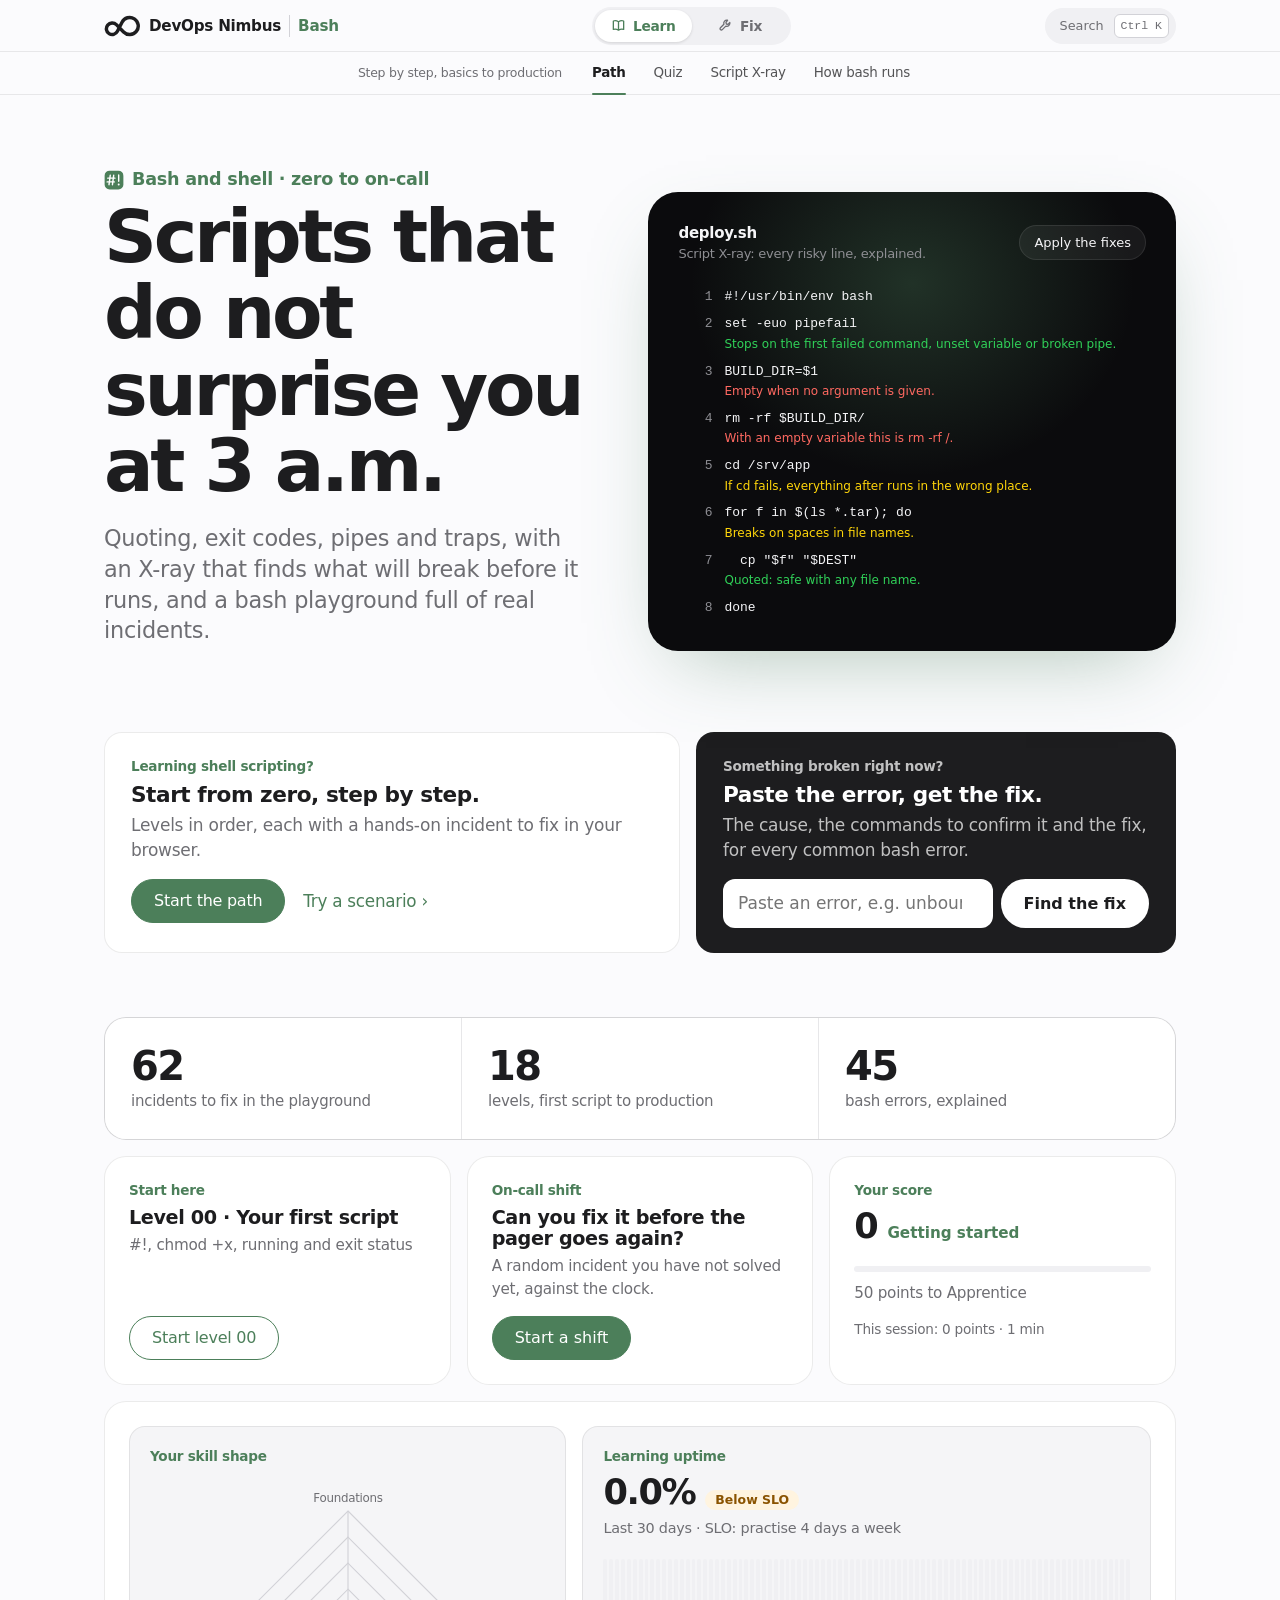
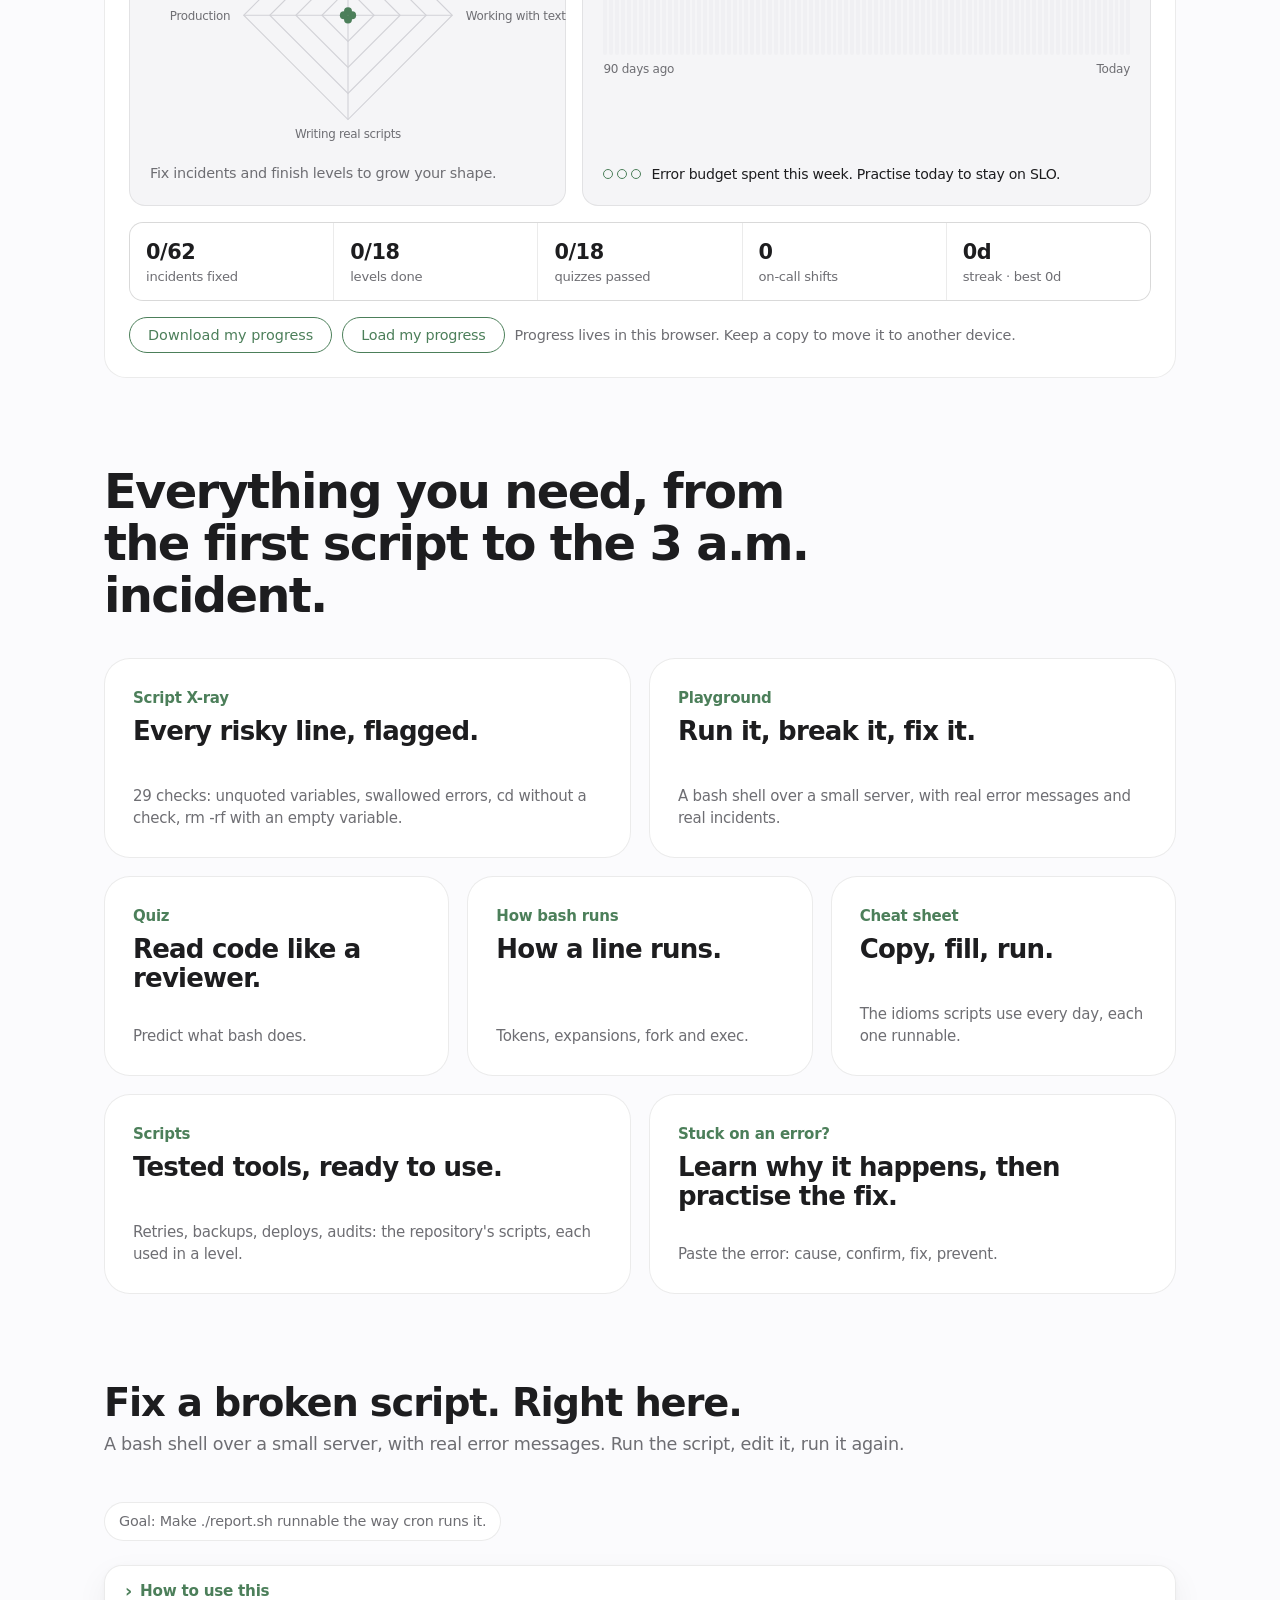
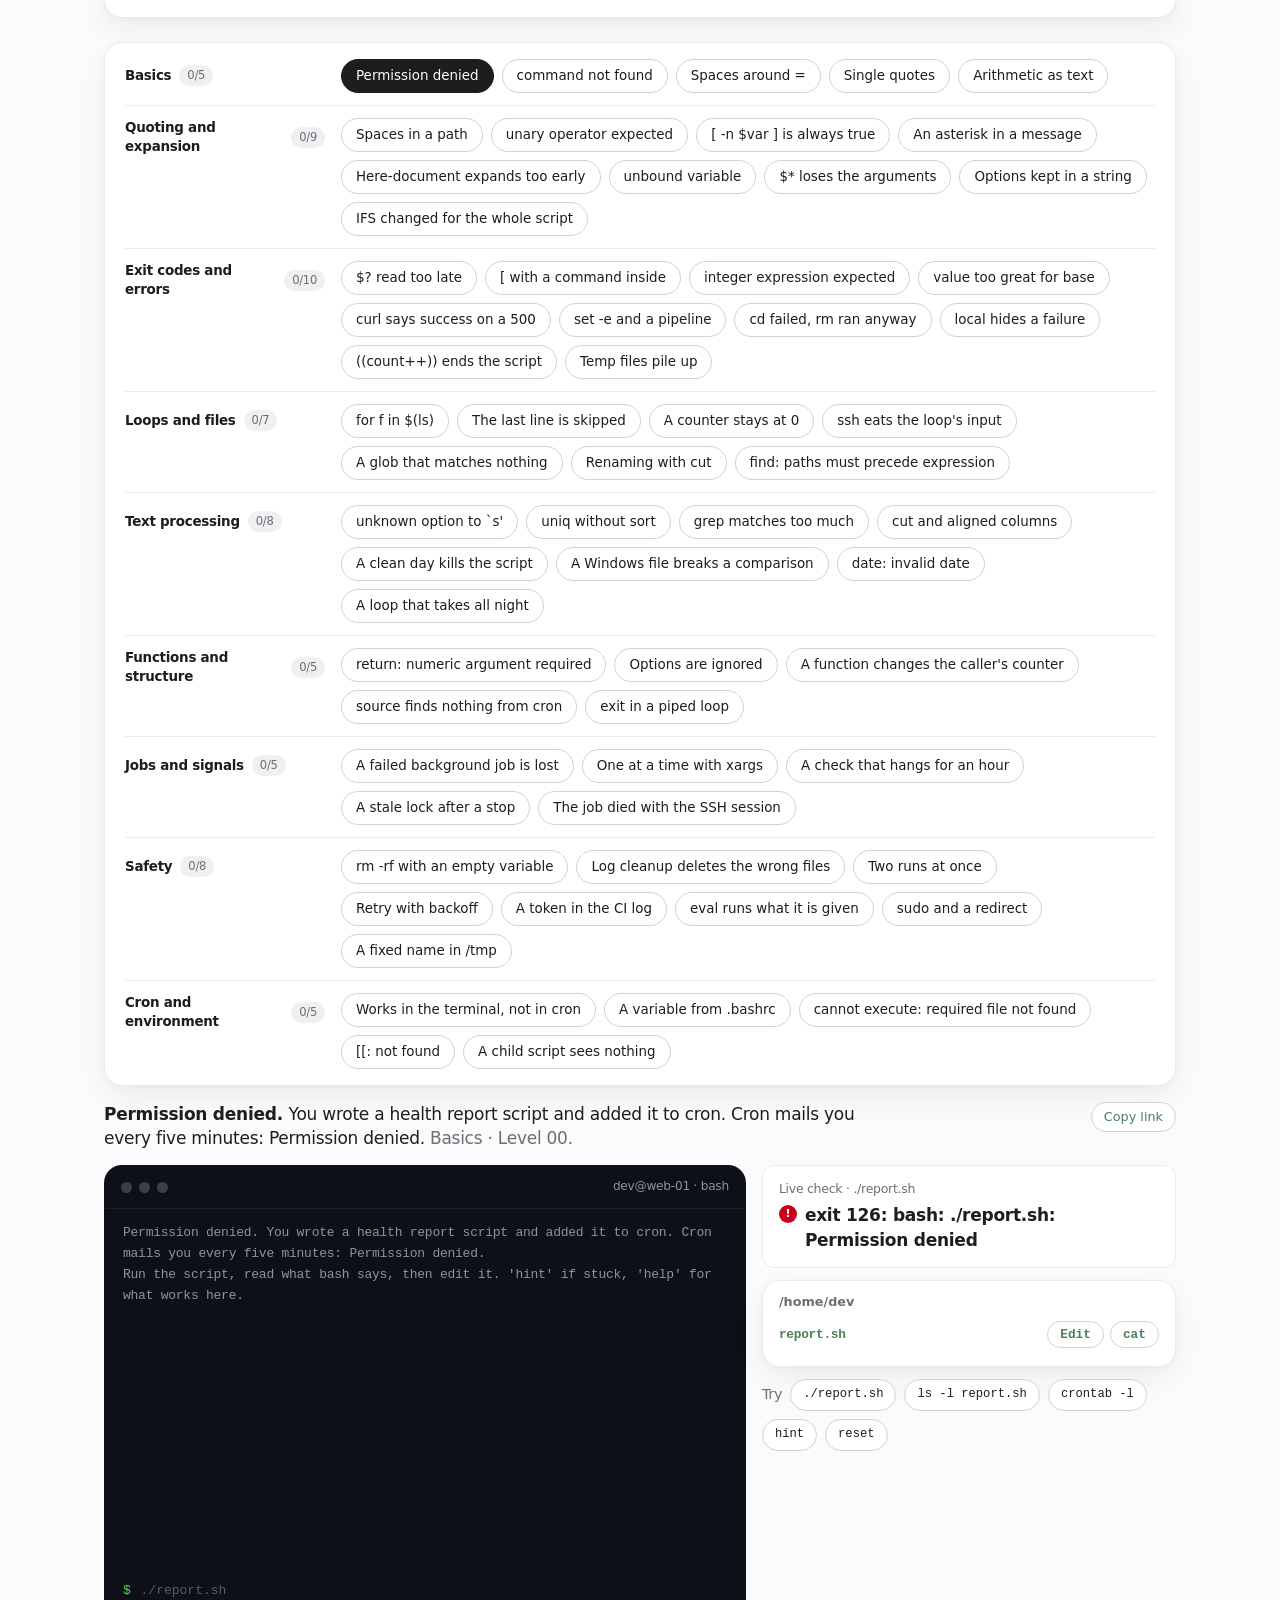
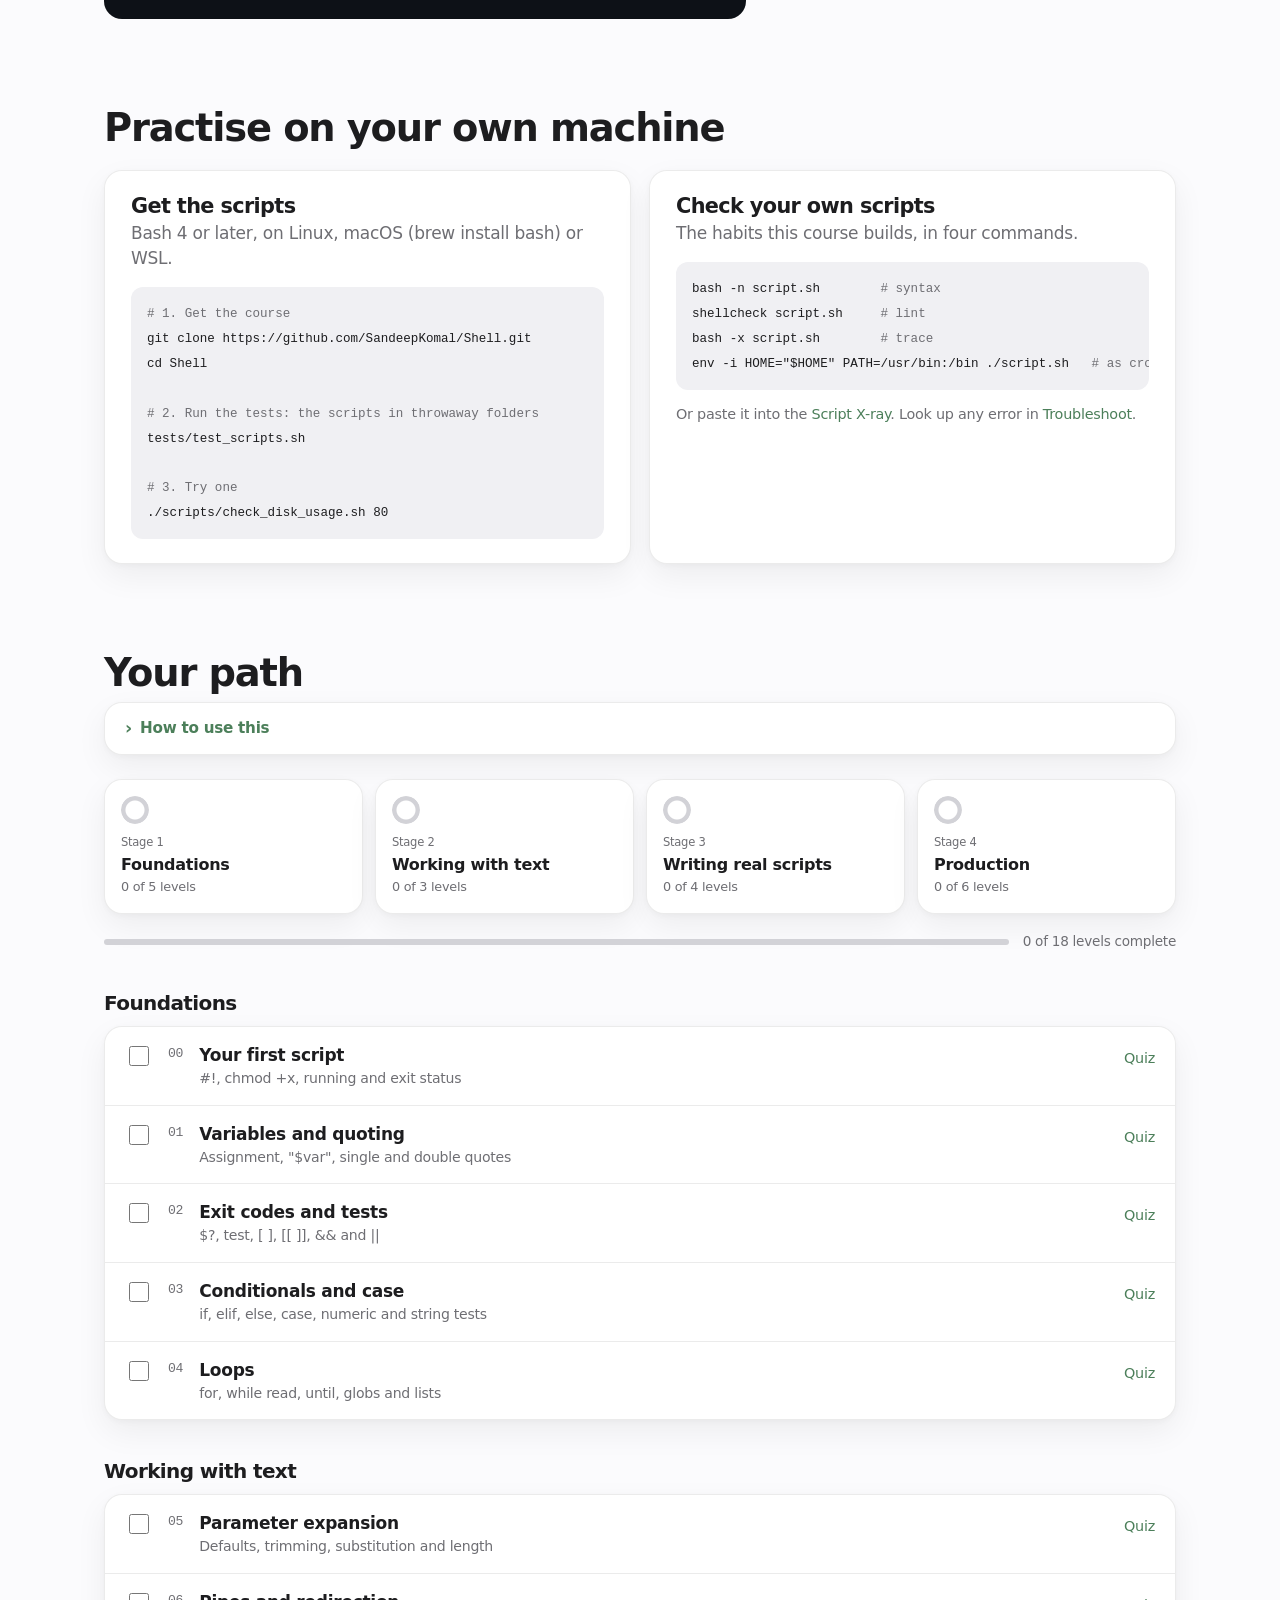
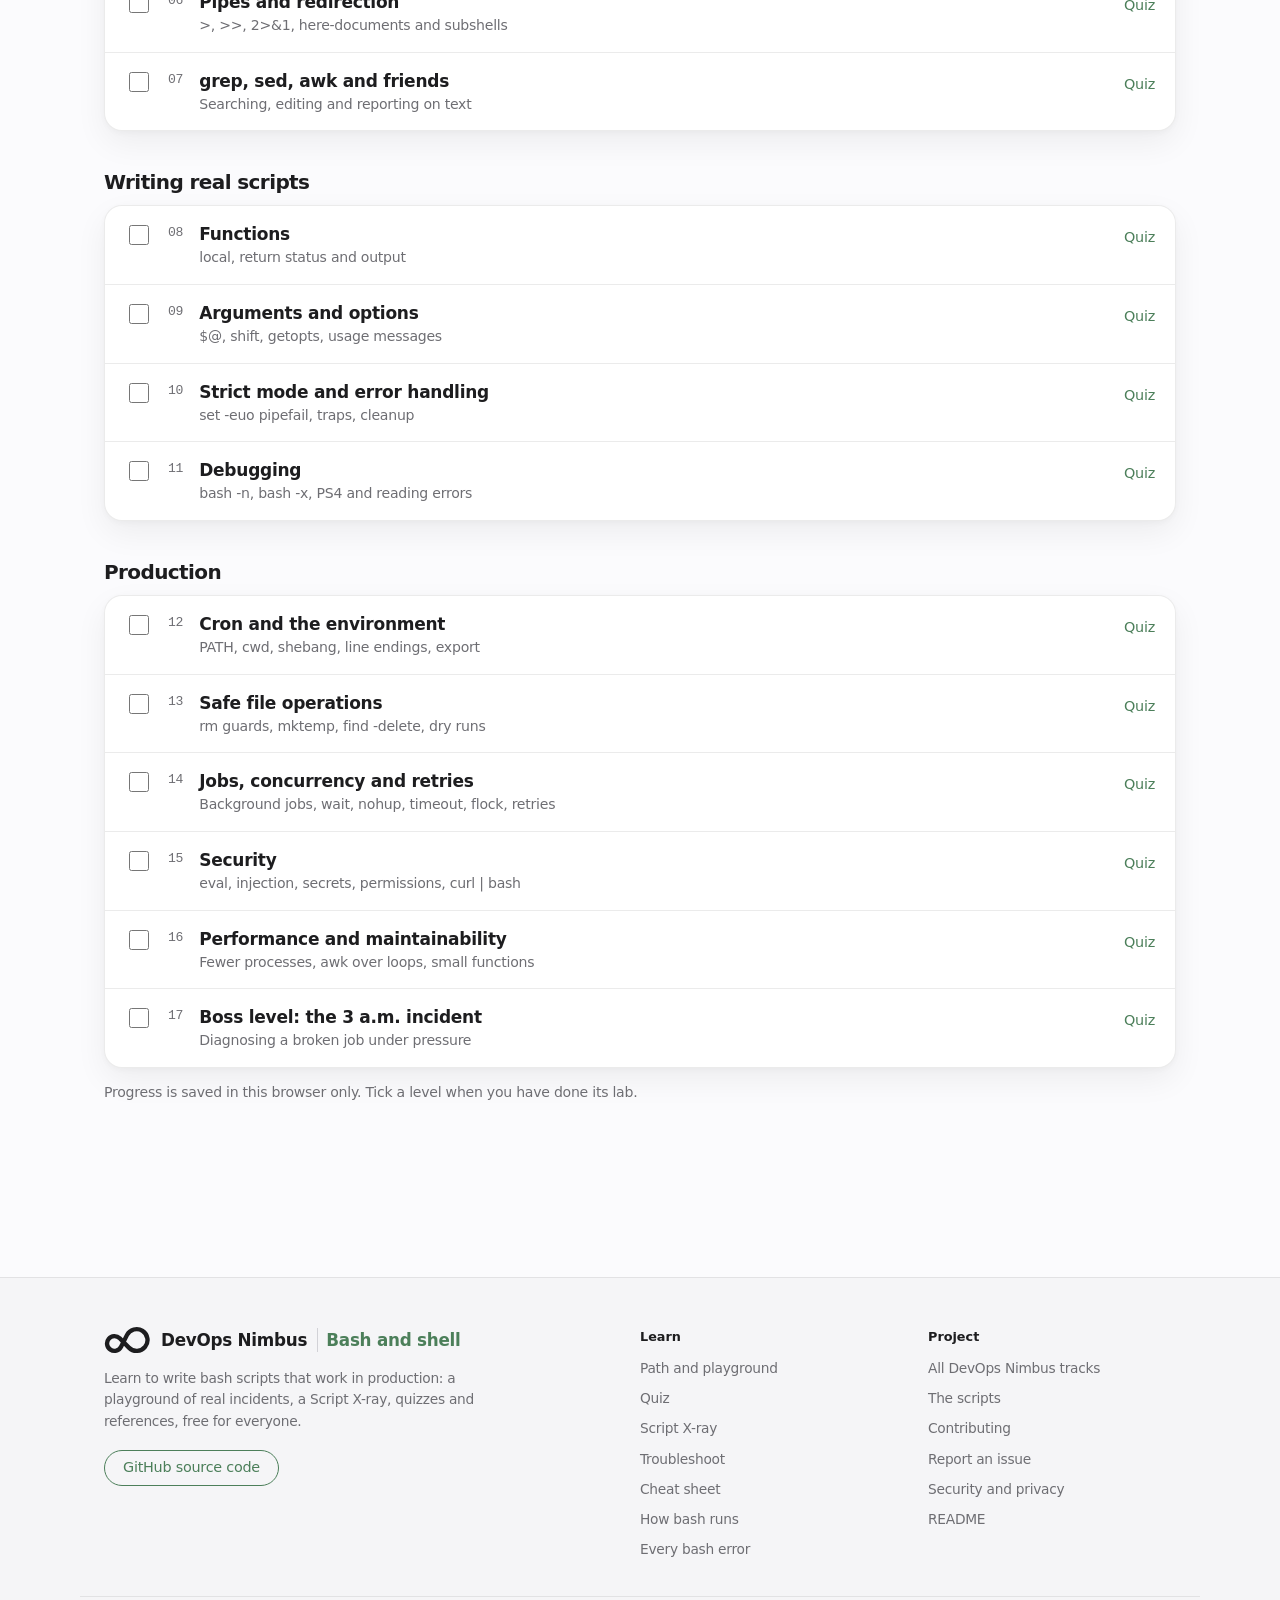
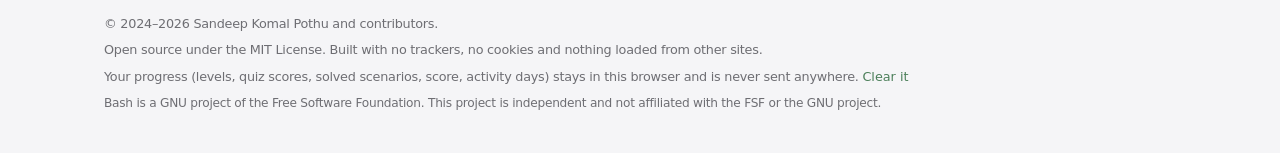
==== commit 93638d0a: "Replace the header menu with a Learn | Fix mode switch Six tabs in two pill groups made the header b" ====
--- a/site/index.html
+++ b/site/index.html
@@ -23,21 +23,27 @@
         <img class="mark" src="nimbus.svg" alt="" width="37" height="22">
         DevOps Nimbus <span class="brand-track">Bash</span>
       </a>
-      <nav aria-label="Sections">
+      <nav class="switch" aria-label="Mode">
+        <a class="sw learn" href="#path"><svg viewBox="0 0 16 16" width="15" height="15" aria-hidden="true"><path d="M2.5 3.2c1.8-.6 3.6-.4 5.5.8 1.9-1.2 3.7-1.4 5.5-.8v9c-1.8-.6-3.6-.4-5.5.8-1.9-1.2-3.7-1.4-5.5-.8zM8 4v9" fill="none" stroke="currentColor" stroke-width="1.4" stroke-linejoin="round"/></svg>Learn</a>
+        <a class="sw fix" href="#doctor"><svg viewBox="0 0 16 16" width="15" height="15" aria-hidden="true"><path d="M10.2 2.4a3.3 3.3 0 0 0-3.9 4.3L2.6 10.4a1.4 1.4 0 0 0 2 2l3.7-3.7a3.3 3.3 0 0 0 4.3-3.9l-2 2-1.7-.4-.4-1.7z" fill="none" stroke="currentColor" stroke-width="1.4" stroke-linejoin="round"/></svg>Fix</a>
+      </nav>
+      <button type="button" class="kbd-btn" id="palette-open" aria-label="Search the site (Ctrl+K)"><span>Search</span><kbd id="palette-key">Ctrl K</kbd></button>
+    </div>
+    <div class="wrap sub-row">
+      <nav class="subnav" aria-label="Sections">
         <div class="mode learn" role="group" aria-label="Learn">
-          <span class="mode-k">Learn</span>
+          <span class="mode-k">Step by step, basics to production</span>
           <a href="#path" data-tab="path">Path</a>
           <a href="#quiz" data-tab="quiz">Quiz</a>
           <a href="#xray" data-tab="xray">Script X-ray</a>
           <a href="#arch" data-tab="arch">How bash runs</a>
         </div>
         <div class="mode fix" role="group" aria-label="Fix">
-          <span class="mode-k">Fix</span>
+          <span class="mode-k">Something broken? Find the cause and the fix</span>
           <a href="#doctor" data-tab="doctor">Troubleshoot</a>
           <a href="#cheats" data-tab="cheats">Cheat sheet</a>
         </div>
       </nav>
-      <button type="button" class="kbd-btn" id="palette-open" aria-label="Search the site (Ctrl+K)"><span>Search</span><kbd id="palette-key">Ctrl K</kbd></button>
     </div>
   </header>
 
--- a/site/style.css
+++ b/site/style.css
@@ -8,10 +8,11 @@
   --muted: #6e6e73;
   --line: #d2d2d7;
   --hair: rgba(0, 0, 0, .08);
-  --accent: #2f7d0f;
-  --accent-2: #7bd64a;
-  --accent-hover: #276a0c;
-  --accent-soft: #edf6e8;
+  --accent: #4c7f5a;
+  --accent-hover: #3d6548;
+  --accent-2: #4c7f5a;
+  --stage-accent: #5f9f71; /* the dark stage keeps the dark-mode accent */
+  --accent-soft: #d8f1e2;
   --on-accent: #ffffff;
   --ok: #1d7a34;
   --ok-soft: #e9f6ec;
@@ -41,9 +42,10 @@
     --muted: #a1a1a6;
     --line: #424245;
     --hair: rgba(255, 255, 255, .1);
-    --accent: #7bd64a;
-    --accent-hover: #93e066;
-    --accent-soft: #15290d;
+    --accent: #5f9f71;
+    --accent-hover: #78af88;
+    --accent-2: #5f9f71;
+    --accent-soft: #28342d;
     --on-accent: #000000;
     --ok: #30d158;
     --ok-soft: #0f2e18;
@@ -88,17 +90,6 @@
 .brand { display: flex; align-items: center; gap: 8px; font-weight: 600; font-size: .95rem; color: var(--text); white-space: nowrap; }
 .brand:hover { text-decoration: none; }
 .brand img { display: block; width: 22px; height: 22px; }
-.top nav { display: flex; gap: 2px; overflow-x: auto; flex: 1; justify-content: center; scrollbar-width: none; }
-.top nav a { color: var(--text); opacity: .75; padding: 6px 10px; border-radius: 99px; white-space: nowrap; font-size: .82rem; transition: opacity .2s, background .2s; }
-.top nav a:hover { opacity: 1; text-decoration: none; }
-.top nav a[aria-current="page"] { opacity: 1; background: var(--code-bg); font-weight: 500; }
-/* Two modes: Learn (the course) and Fix (the reference for something broken now). */
-.top nav { align-items: center; gap: 10px; }
-.mode { display: flex; align-items: center; gap: 2px; padding: 3px; border-radius: 99px; }
-.mode-k { font-size: .7rem; font-weight: 600; padding: 0 6px 0 10px; color: var(--accent); }
-.mode.fix { background: var(--warn-soft); }
-.mode.fix .mode-k { color: var(--warn-text); }
-.mode.fix a[aria-current="page"] { background: var(--surface); }
 .kbd-btn { display: inline-flex; align-items: center; gap: 10px; font-size: .8rem; color: var(--muted); background: var(--code-bg); border: 1px solid transparent; border-radius: 99px; padding: 5px 6px 5px 14px; cursor: pointer; }
 .kbd-btn:hover { border-color: var(--line); }
 kbd { font-size: .72rem; color: var(--muted); background: var(--surface); border: 1px solid var(--line); border-radius: 6px; padding: 3px 6px; }
@@ -106,8 +97,8 @@
 main { padding-bottom: 64px; min-height: 70vh; }
 .tab > h2 { font-size: clamp(2rem, 4.5vw, 3rem); font-weight: 700; margin: 48px 0 14px; }
 
-/* Hero: split composition, the text beside the dark stage, a soft tint of the accent at the top. */
-.hero { padding: 72px 0 8px; background: linear-gradient(180deg, color-mix(in srgb, var(--accent) 7%, var(--bg)), var(--bg) 70%); }
+/* Hero: split composition, the text beside the dark stage. */
+.hero { padding: 72px 0 8px; }
 .hero-grid { display: grid; grid-template-columns: minmax(0, 1fr) minmax(0, 1.08fr); gap: 56px; align-items: center; }
 .eyebrow { color: var(--accent); font-weight: 600; font-size: 1.1rem; margin: 0 0 6px; }
 .hero h1 { font-size: clamp(2.6rem, 6vw, 4.6rem); line-height: 1.04; letter-spacing: -.045em; font-weight: 700; margin: 0 0 18px; }
@@ -122,14 +113,13 @@
 .door h2 { margin: 0; font-size: 1.35rem; letter-spacing: -.02em; }
 .door p { margin: 0; color: var(--muted); }
 .door .door-k { font-size: .85rem; font-weight: 600; color: var(--accent); }
-.door.fix { background: var(--warn-soft); border-color: transparent; }
-.door.fix .door-k { color: var(--warn-text); }
+.door.fix { background: var(--oncall); border-color: transparent; color: var(--on-oncall); }
+.door.fix p, .door.fix .door-k { color: color-mix(in srgb, var(--on-oncall) 72%, transparent); }
 .door .ctas { margin-top: 10px; }
 .door-search { display: flex; gap: 8px; margin-top: 10px; }
 .door-search input { flex: 1; min-width: 0; border-radius: 99px; }
-.mode-banner { margin: 32px 0 0; padding: 12px 16px; border-radius: var(--radius-sm); background: var(--warn-soft); font-size: .95rem; }
+.mode-banner { margin: 32px 0 0; padding: 12px 16px; border-radius: var(--radius-sm); background: var(--surface); border: 1px solid var(--hair); box-shadow: inset 3px 0 0 var(--oncall); font-size: .95rem; }
 .mode-banner + h2 { margin-top: 32px; }
-.mode-banner strong { color: var(--warn-text); }
 .pill {
   display: inline-flex; align-items: center; justify-content: center; gap: 6px; min-height: 44px; padding: 0 22px;
   border-radius: 99px; font-size: 1rem; color: var(--accent); background: transparent; border: 1px solid var(--accent);
@@ -143,17 +133,17 @@
 
 /* The stage: the signature, deploy.sh under the X-ray, lit by the accent. */
 .stage { position: relative; margin: 0; background: var(--stage); color: var(--stage-text); border-radius: 30px; padding: 30px; min-height: 360px; overflow: hidden; isolation: isolate; box-shadow: 0 30px 80px -30px color-mix(in srgb, var(--accent) 45%, transparent); }
-.stage::before { content: ""; position: absolute; inset: -40% -10% auto; height: 120%; background: radial-gradient(closest-side, color-mix(in srgb, var(--accent-2) 26%, transparent), transparent 70%); z-index: -1; pointer-events: none; }
+.stage::before { content: ""; position: absolute; inset: -40% -10% auto; height: 120%; background: radial-gradient(closest-side, color-mix(in srgb, var(--stage-accent) 26%, transparent), transparent 70%); z-index: -1; pointer-events: none; }
 .stage-bar { display: flex; justify-content: space-between; align-items: center; gap: 12px; margin-bottom: 20px; font-size: 13px; color: var(--stage-muted); }
 .stage-bar strong { color: var(--stage-text); font-weight: 600; font-size: 15px; }
 .toggle { border: 1px solid var(--stage-line); background: rgba(255, 255, 255, .06); color: var(--stage-text); border-radius: 99px; padding: 7px 14px; font-size: 13px; cursor: pointer; transition: background .2s, border-color .2s; white-space: nowrap; }
-.toggle:hover, .toggle[aria-pressed="true"] { border-color: var(--accent-2); background: color-mix(in srgb, var(--accent-2) 18%, transparent); }
+.toggle:hover, .toggle[aria-pressed="true"] { border-color: var(--stage-accent); background: color-mix(in srgb, var(--stage-accent) 18%, transparent); }
 .stage-code { font-size: 13px; line-height: 1.65; }
 .stage-code > div { display: grid; grid-template-columns: 26px minmax(0, 1fr); gap: 0 12px; padding: 3px 8px; border-radius: 8px; transition: background .2s; }
 .stage-code > div:hover { background: rgba(255, 255, 255, .06); }
 .stage-code .n { color: var(--stage-muted); text-align: right; }
 .stage-code .src { white-space: pre-wrap; overflow-wrap: anywhere; }
-.stage-code .src.changed { color: #9be36f; animation: sq-in .4s var(--ease); }
+.stage-code .src.changed { color: var(--stage-accent); animation: sq-in .4s var(--ease); }
 .stage-code .snote { grid-column: 2; font-size: 12px; font-family: -apple-system, BlinkMacSystemFont, "Segoe UI", system-ui, sans-serif; }
 .snote.ok, .s-ok { color: #30d158; } .snote.warn { color: #ffd60a; } .snote.bad { color: #ff6961; }
 
@@ -175,7 +165,7 @@
 .section-sub { color: var(--muted); font-size: 1.1rem; margin: 0 0 24px; }
 
 /* Start */
-.start-grid { display: grid; grid-template-columns: 1fr 1fr; gap: 18px; margin-top: 20px; }
+.start-grid { display: grid; grid-template-columns: repeat(2, minmax(0, 1fr)); gap: 18px; margin-top: 20px; }
 .start-grid h3 { font-size: 1.3rem; margin: 0 0 4px; }
 .start-grid .muted { margin: 0 0 16px; }
 pre.start { line-height: 1.7; }
@@ -387,7 +377,7 @@
 .pg-out { overflow: auto; padding: 14px 18px 4px; height: 360px; font: 13px/1.6 var(--mono); }
 .pg-line { white-space: pre-wrap; word-break: break-word; min-height: 1.6em; }
 .pg-line.dim { color: #8b949e; }
-.pg-line.cmd { color: #9be36f; }
+.pg-line.cmd { color: var(--stage-accent); }
 .pg-line.err { color: #ffa198; }
 .pg-line.ok { color: #56d364; font-weight: 600; }
 .pg-form { display: flex; align-items: center; gap: 10px; padding: 10px 18px 16px; font: 13px var(--mono); }
@@ -420,7 +410,6 @@
   .pg-check .dot { color: #000; }
   .palette { box-shadow: 0 24px 64px rgba(0, 0, 0, .6); }
   .palette::backdrop { background: rgba(0, 0, 0, .55); }
-  .hero { background: linear-gradient(180deg, color-mix(in srgb, var(--accent) 9%, #000), var(--bg) 70%); }
   .stage { border: 1px solid var(--stage-line); background: #0e0f0d; }
   .tile:hover { box-shadow: 0 18px 40px -22px rgba(0, 0, 0, .8); }
 }
@@ -468,22 +457,13 @@
   .doctor-group, .pg-group { grid-template-columns: 1fr; gap: 8px; }
   .doctor-group-name, .pg-group-name { min-height: 0; }
 }
-/* Brand and search on the first row, the Learn and Fix menus centred on the second. */
-@media (max-width: 1024px) {
-  .top-inner { gap: 6px 10px; flex-wrap: wrap; height: auto; padding-top: 8px; padding-bottom: 6px; }
-  .brand { flex: 1; }
-  .top nav { order: 3; flex-basis: 100%; flex-wrap: wrap; justify-content: center; gap: 6px; }
-}
 @media (max-width: 760px) {
   body { font-size: 16px; }
   .wrap { padding: 0 16px; }
   .kbd-btn span { display: none; }
   .kbd-btn { padding: 5px; }
-  .mode { flex-wrap: wrap; justify-content: center; }
-  .mode-k { padding: 0 4px 0 8px; }
   .doors { grid-template-columns: 1fr; }
   .door-search { flex-direction: column; }
-  .top nav a { padding: 6px 4px; text-align: center; }
   .hero { padding-top: 44px; }
   .stage { padding: 20px; border-radius: 24px; min-height: 0; }
   .stage-bar { flex-direction: column; align-items: flex-start; }
@@ -554,12 +534,12 @@
 .eng-uptime { display: flex; gap: 2px; height: 96px; margin-top: 14px; }
 .eng-30 { display: none; }
 .eng-up { flex: 1; border-radius: 2px; background: var(--code-bg); }
-.eng-up.on { background: var(--ok); }
+.eng-up.on { background: var(--accent-2); }
 .eng-up-axis { display: flex; justify-content: space-between; font-size: .75rem; color: var(--muted); }
 .eng-budget { display: flex; align-items: center; gap: 10px; margin-top: auto; padding-top: 10px; font-size: .88rem; }
 .eng-pips { display: flex; gap: 4px; }
-.eng-pips span { width: 10px; height: 10px; border-radius: 50%; border: 1.5px solid var(--ok); }
-.eng-pips span.on { background: var(--ok); }
+.eng-pips span { width: 10px; height: 10px; border-radius: 50%; border: 1.5px solid var(--accent-2); }
+.eng-pips span.on { background: var(--accent-2); }
 .eng-stats { display: grid; grid-template-columns: repeat(5, 1fr); gap: 1px; background: var(--hair); border-radius: 14px; overflow: hidden; border: 1px solid var(--hair); }
 .eng-stats div { background: var(--surface); padding: 14px 16px; display: flex; flex-direction: column; }
 .eng-stats b { font-size: 1.3rem; letter-spacing: -.02em; font-variant-numeric: tabular-nums; }
@@ -583,3 +563,46 @@
 .brand-track { color: var(--accent); font-weight: 600; padding-left: 8px; border-left: 1px solid var(--line); }
 .eyebrow { display: inline-flex; align-items: center; gap: 8px; }
 .eyebrow-logo { width: 20px; height: 20px; }
+.eng-carry { display: flex; align-items: center; gap: 10px; flex-wrap: wrap; }
+.eng-file { position: relative; }
+.eng-file input { position: absolute; inset: 0; opacity: 0; cursor: pointer; }
+.eng-file:focus-within { outline: 2px solid var(--accent); outline-offset: 2px; }
+
+/* Header: a Learn | Fix switch, then the current mode's pages. Learn is light; Fix is "on-call dark". */
+:root { --oncall: #1d1d1f; --on-oncall: #ffffff; }
+@media (prefers-color-scheme: dark) { :root { --oncall: #f5f5f7; --on-oncall: #000000; } }
+.top { padding-bottom: 0; }
+.top-inner { justify-content: space-between; }
+.switch { position: relative; display: grid; grid-template-columns: 1fr 1fr; padding: 3px; border-radius: 99px; background: var(--code-bg); flex: none; }
+.switch::before { content: ""; position: absolute; inset: 3px auto 3px 3px; width: calc(50% - 3px); border-radius: 99px; background: var(--surface); box-shadow: 0 1px 3px rgba(0, 0, 0, .12); transition: transform .28s var(--ease, ease), background-color .28s; }
+[data-mode="fix"] .switch::before { transform: translateX(100%); background: var(--oncall); }
+.sw { position: relative; display: inline-flex; align-items: center; justify-content: center; gap: 7px; min-width: 96px; padding: 6px 16px; border-radius: 99px; font-size: .86rem; font-weight: 600; color: var(--muted); text-decoration: none; transition: color .28s; }
+.sw:hover { text-decoration: none; color: var(--text); }
+.sw.learn[aria-current] { color: var(--accent); }
+.sw.fix[aria-current] { color: var(--on-oncall); }
+.sub-row { box-shadow: 0 -1px 0 var(--hair); max-width: none; }
+.sub-row > .subnav { max-width: 1080px; margin: 0 auto; }
+.subnav { display: flex; justify-content: center; }
+.subnav .mode { display: flex; align-items: center; gap: 4px; }
+.subnav .mode.fix, [data-mode="fix"] .subnav .mode.learn { display: none; }
+[data-mode="fix"] .subnav .mode.fix { display: flex; }
+.subnav .mode-k { font-size: .78rem; color: var(--muted); margin-right: 14px; }
+.subnav a { position: relative; padding: 11px 12px; font-size: .84rem; color: var(--text); opacity: .75; text-decoration: none; white-space: nowrap; }
+.subnav a:hover { opacity: 1; text-decoration: none; }
+.subnav a[aria-current="page"] { opacity: 1; font-weight: 600; }
+.subnav a[aria-current="page"]::after { content: ""; position: absolute; left: 12px; right: 12px; bottom: -1px; height: 2px; border-radius: 2px; background: var(--accent); }
+[data-mode="fix"] .subnav a[aria-current="page"]::after { background: var(--oncall); }
+@media (max-width: 720px) {
+  .top-inner { flex-wrap: wrap; height: auto; gap: 8px 10px; padding-top: 8px; padding-bottom: 8px; }
+  .brand { flex: 1; }
+  .switch { order: 3; flex-basis: 100%; }
+  .subnav .mode-k { display: none; }
+  .subnav { justify-content: flex-start; overflow-x: auto; scrollbar-width: none; }
+  .sw { min-width: 0; padding: 6px 12px; }
+  .subnav a { padding: 11px 8px; font-size: .8rem; }
+  .subnav a[aria-current="page"]::after { left: 8px; right: 8px; }
+}
+@media (prefers-reduced-motion: reduce) { .switch::before, .sw { transition: none; } }
+.door.fix .pill { background: var(--on-oncall); color: var(--oncall); border-color: transparent; font-weight: 600; }
+.door.fix .pill:hover { background: color-mix(in srgb, var(--on-oncall) 88%, var(--oncall)); }
+.door.fix input[type="search"] { border-color: transparent; }
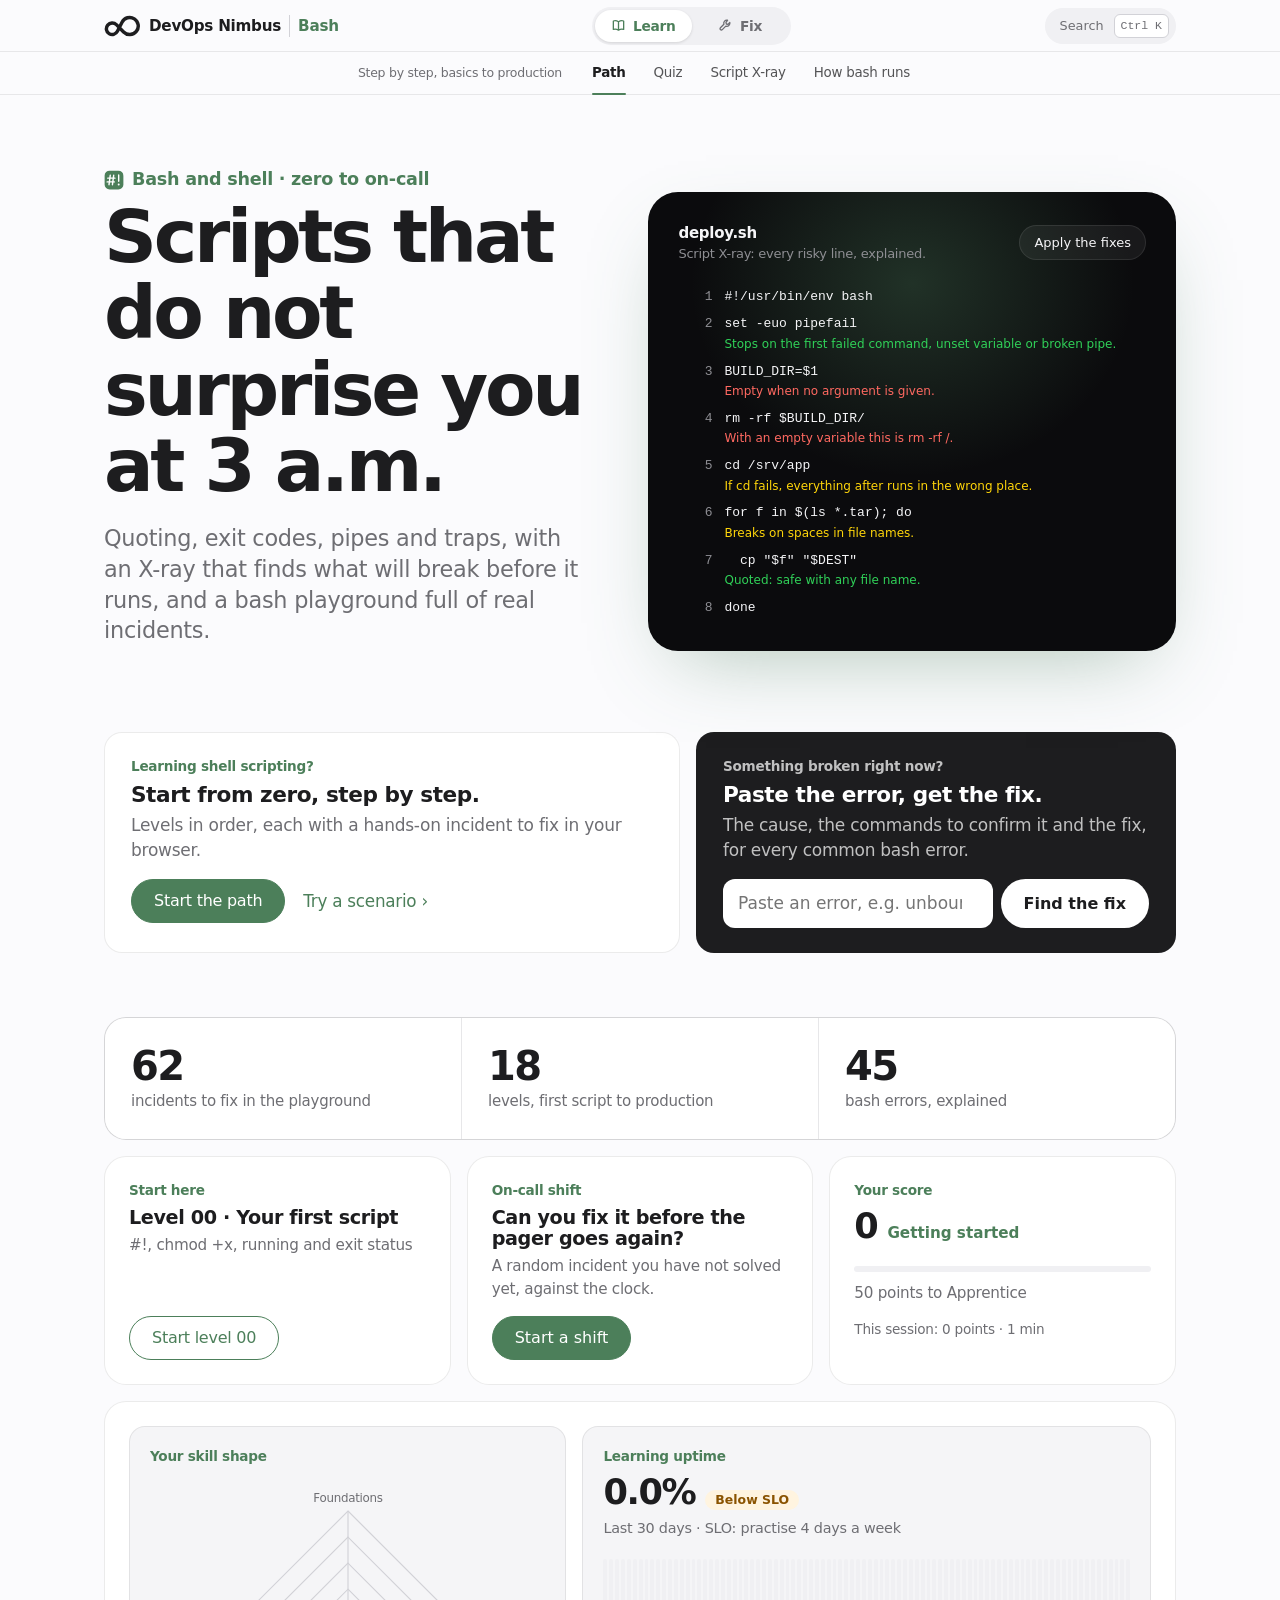
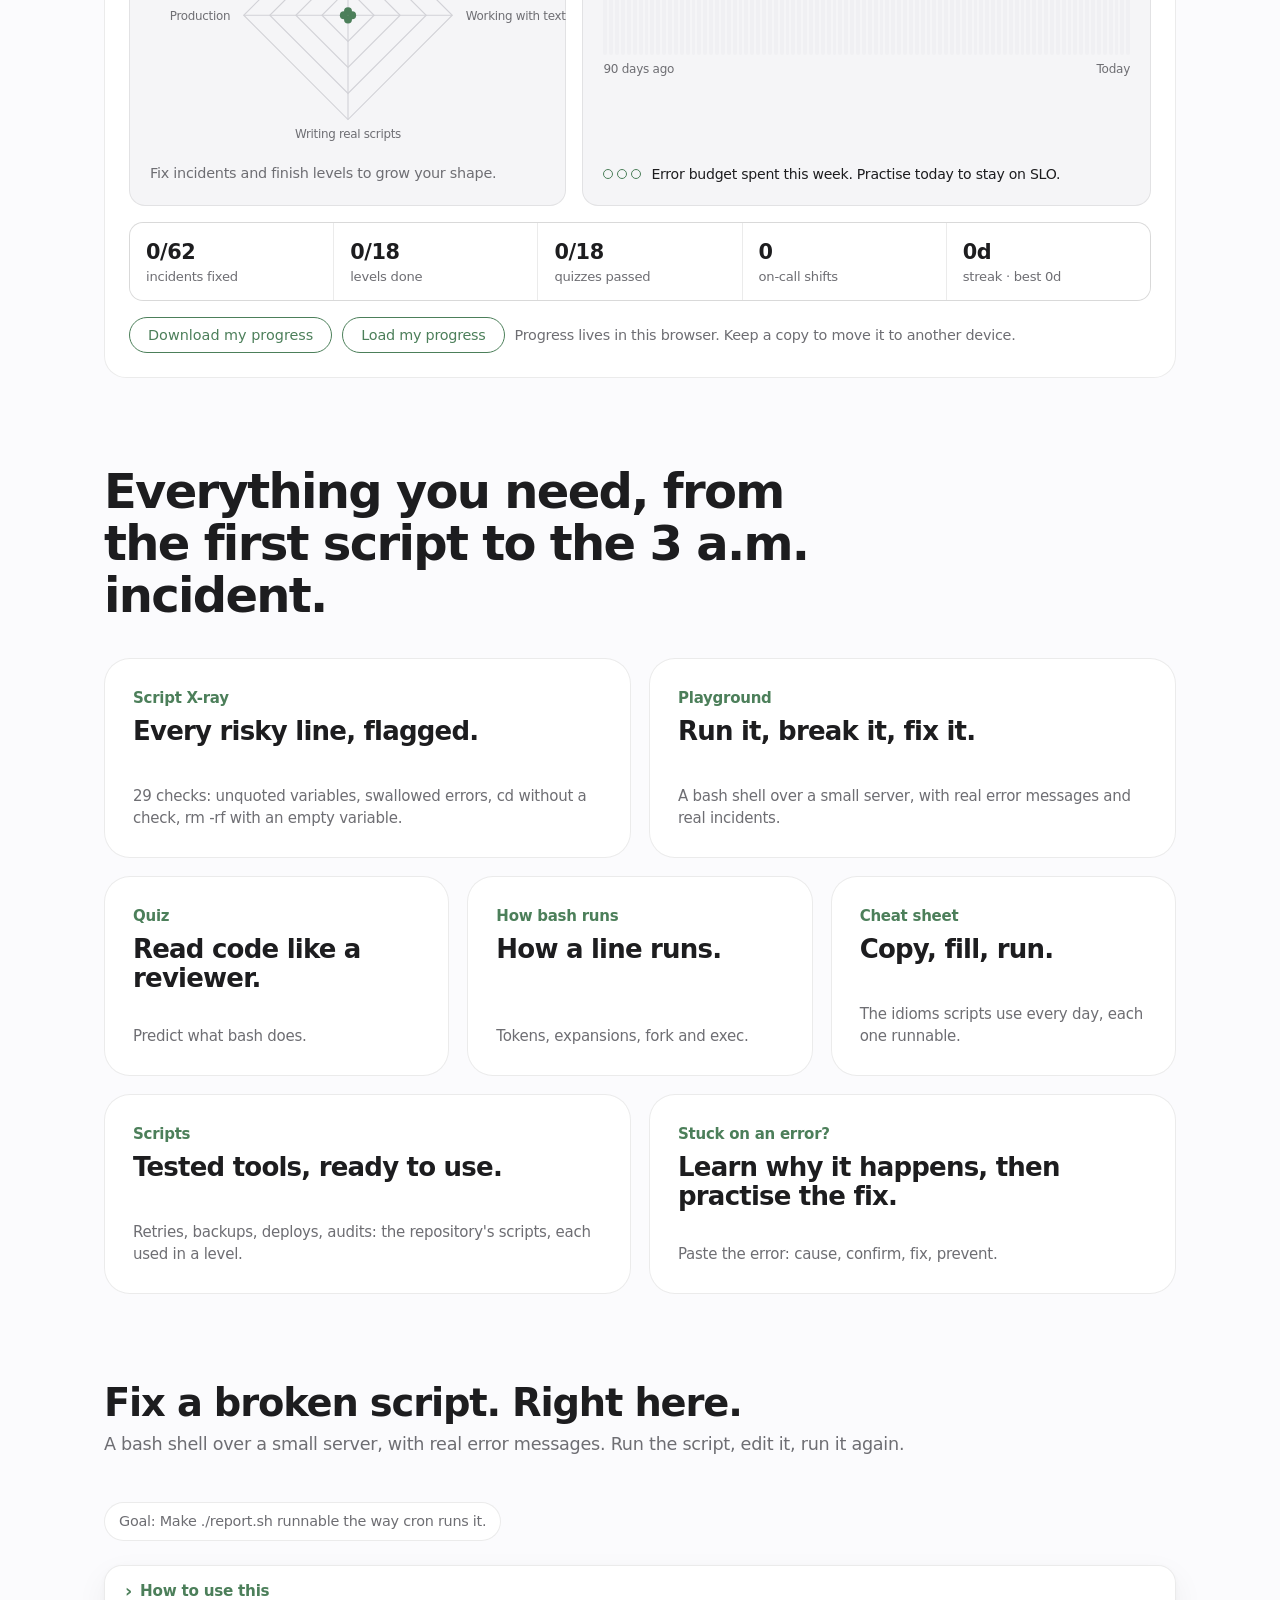
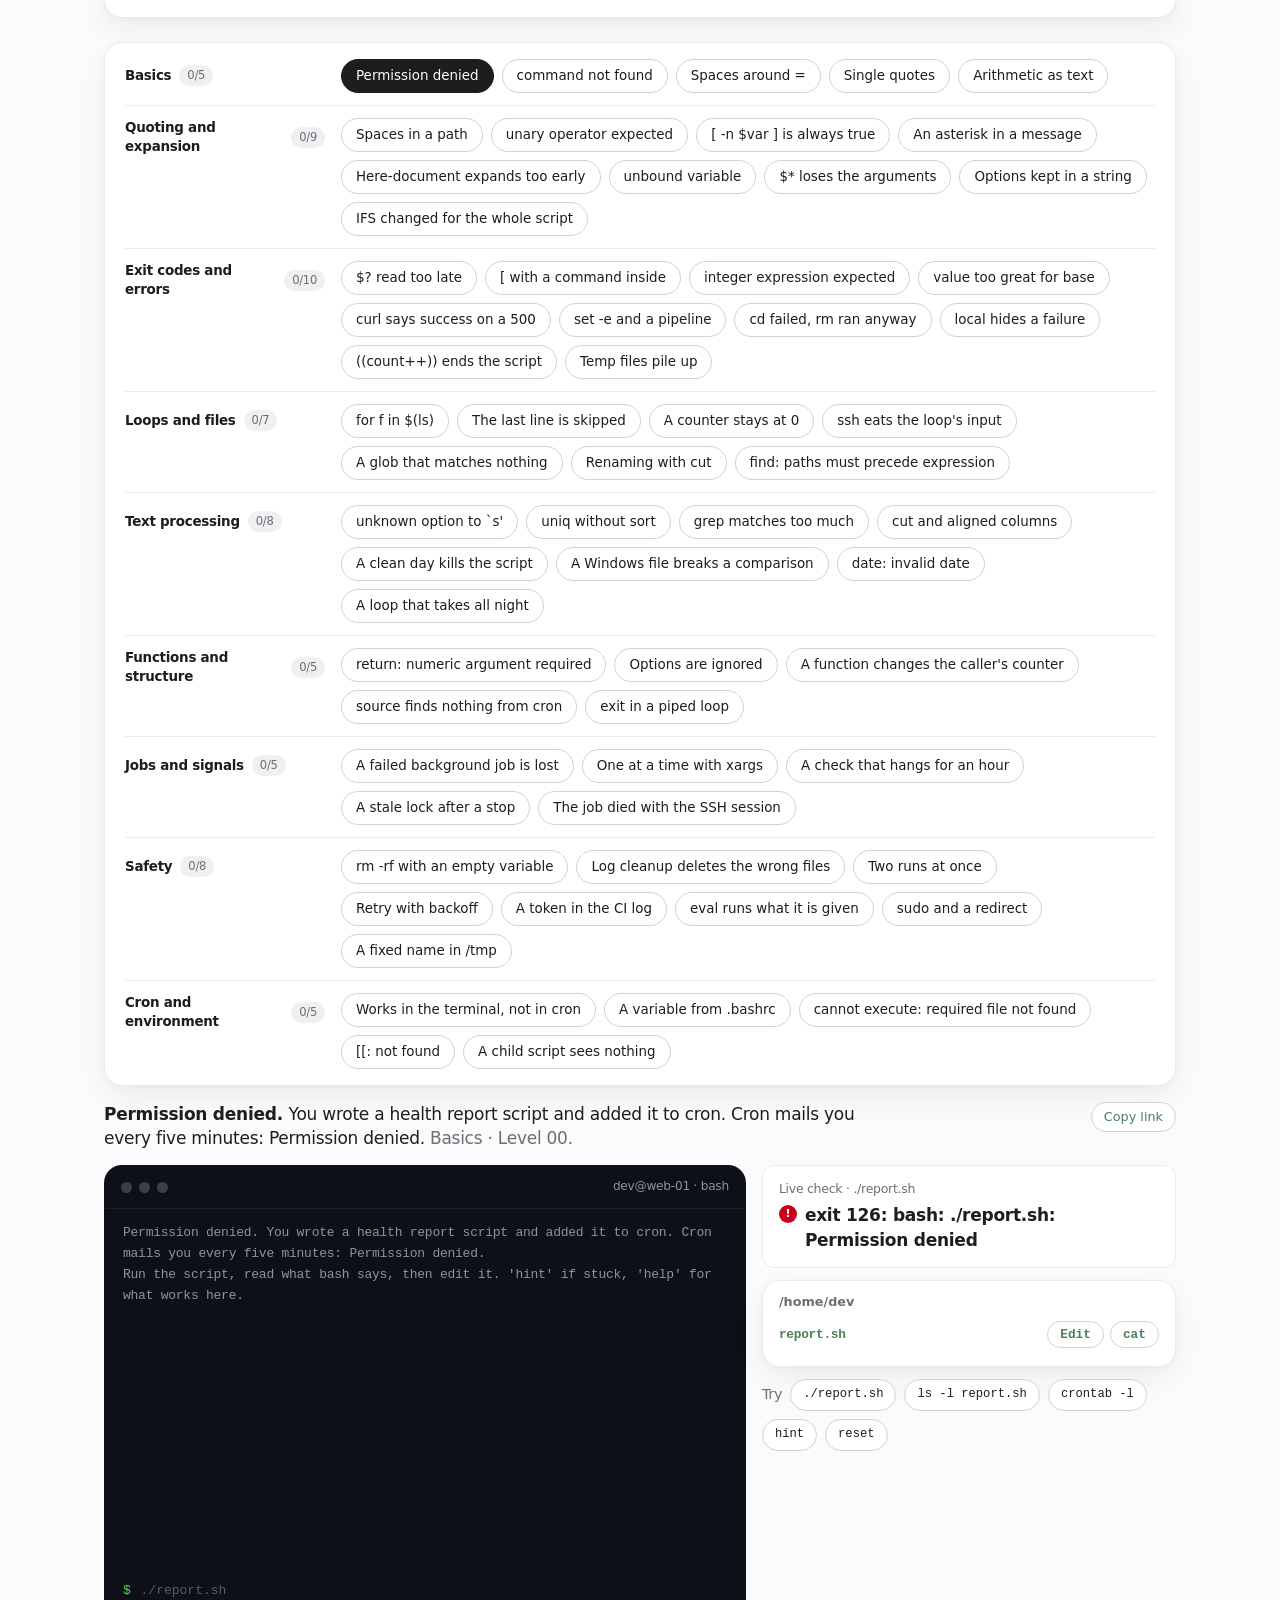
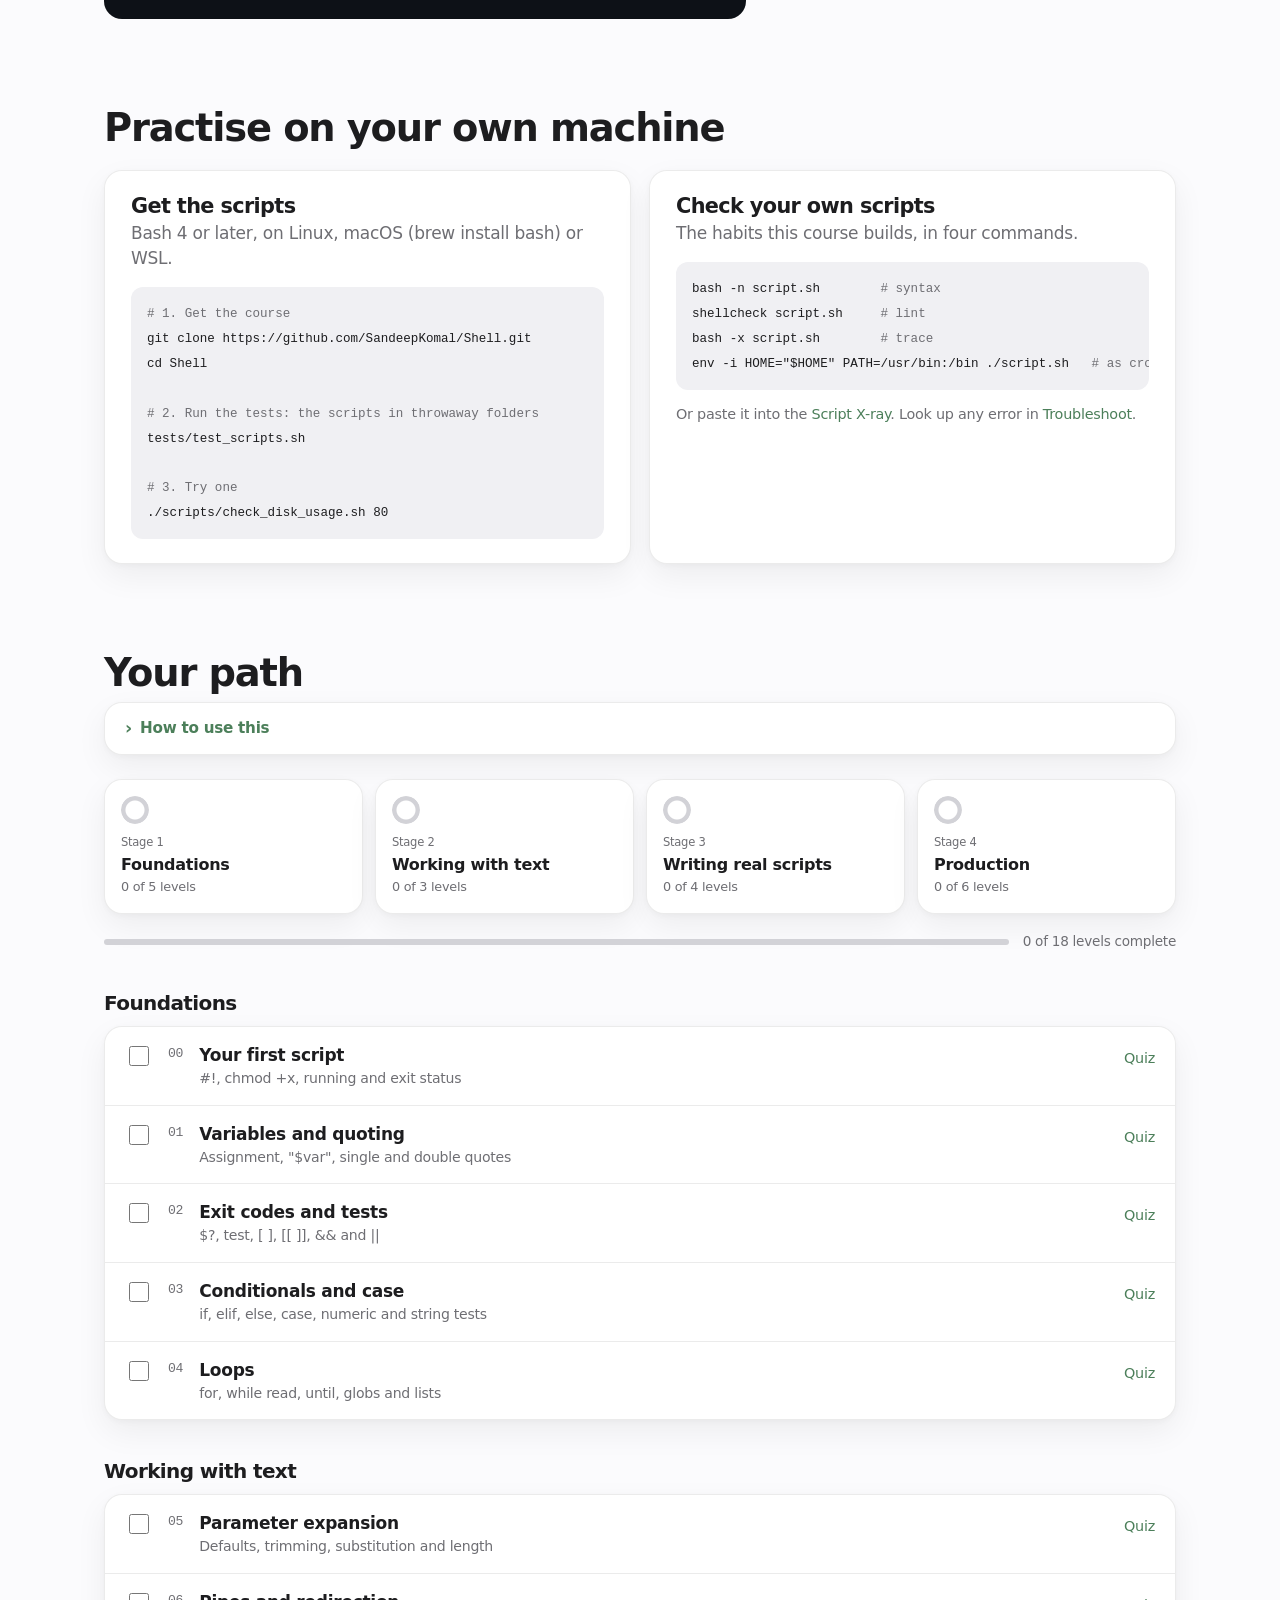
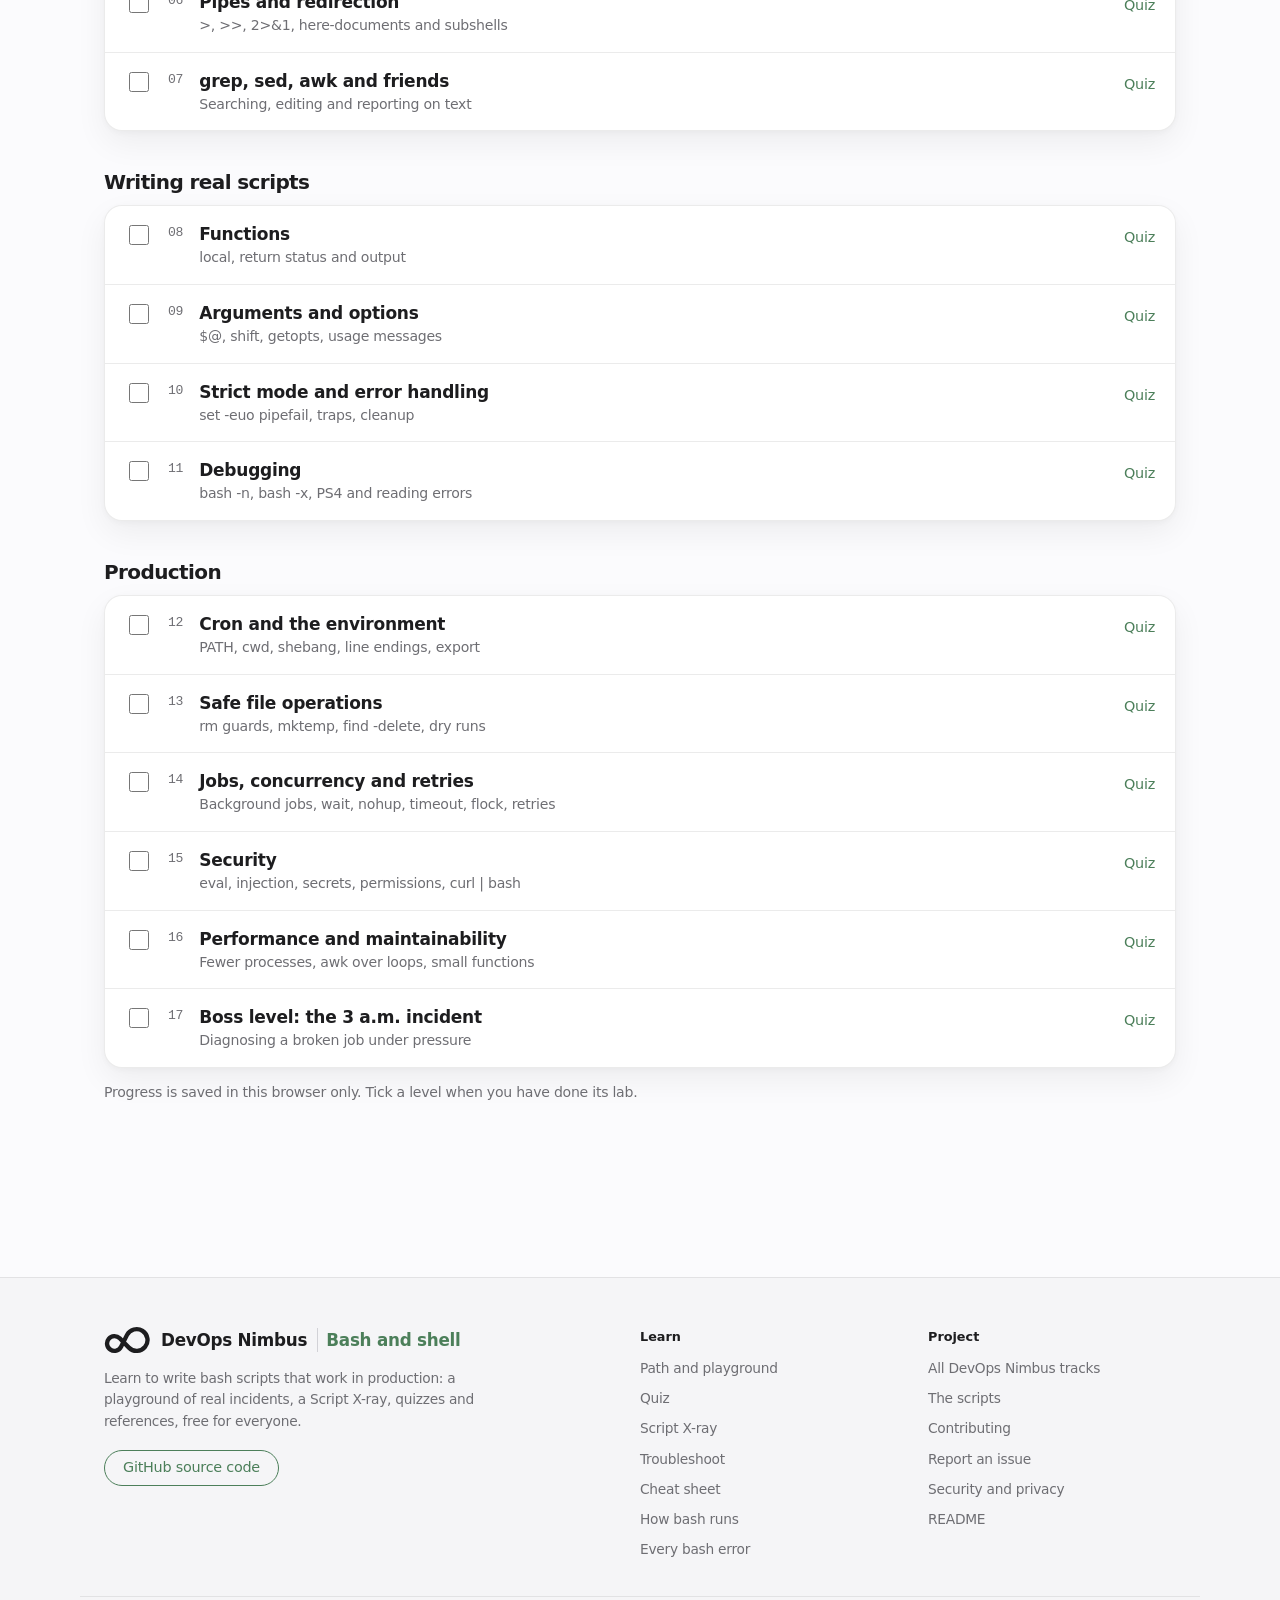
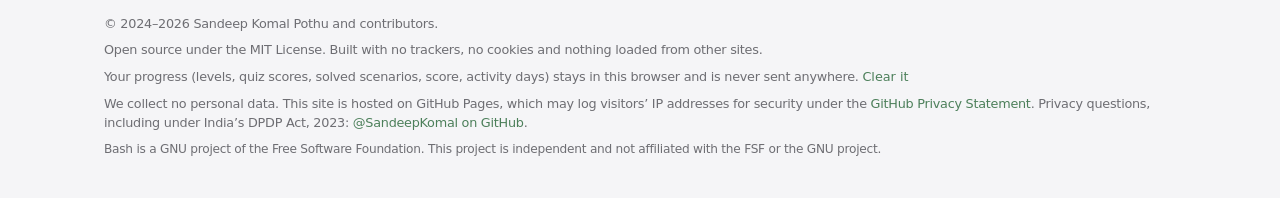
==== commit 31f78a16: "Add a privacy notice to the footer States that the site collects no personal data, that GitHub Pages" ====
--- a/site/index.html
+++ b/site/index.html
@@ -278,6 +278,7 @@
       <p>© 2024–2026 Sandeep Komal Pothu and contributors.</p>
       <p>Open source under the MIT License. Built with no trackers, no cookies and nothing loaded from other sites.</p>
       <p>Your progress (levels, quiz scores, solved scenarios, score, activity days) stays in this browser and is never sent anywhere. <button type="button" class="link-btn" id="forget">Clear it</button></p>
+      <p>We collect no personal data. This site is hosted on GitHub Pages, which may log visitors’ IP addresses for security under the <a href="https://docs.github.com/en/site-policy/privacy-policies/github-general-privacy-statement">GitHub Privacy Statement</a>. Privacy questions, including under India’s DPDP Act, 2023: <a href="https://github.com/SandeepKomal">@SandeepKomal on GitHub</a>.</p>
       <p class="foot-tm">Bash is a GNU project of the Free Software Foundation. This project is independent and not affiliated with the FSF or the GNU project.</p>
     </div>
   </footer>
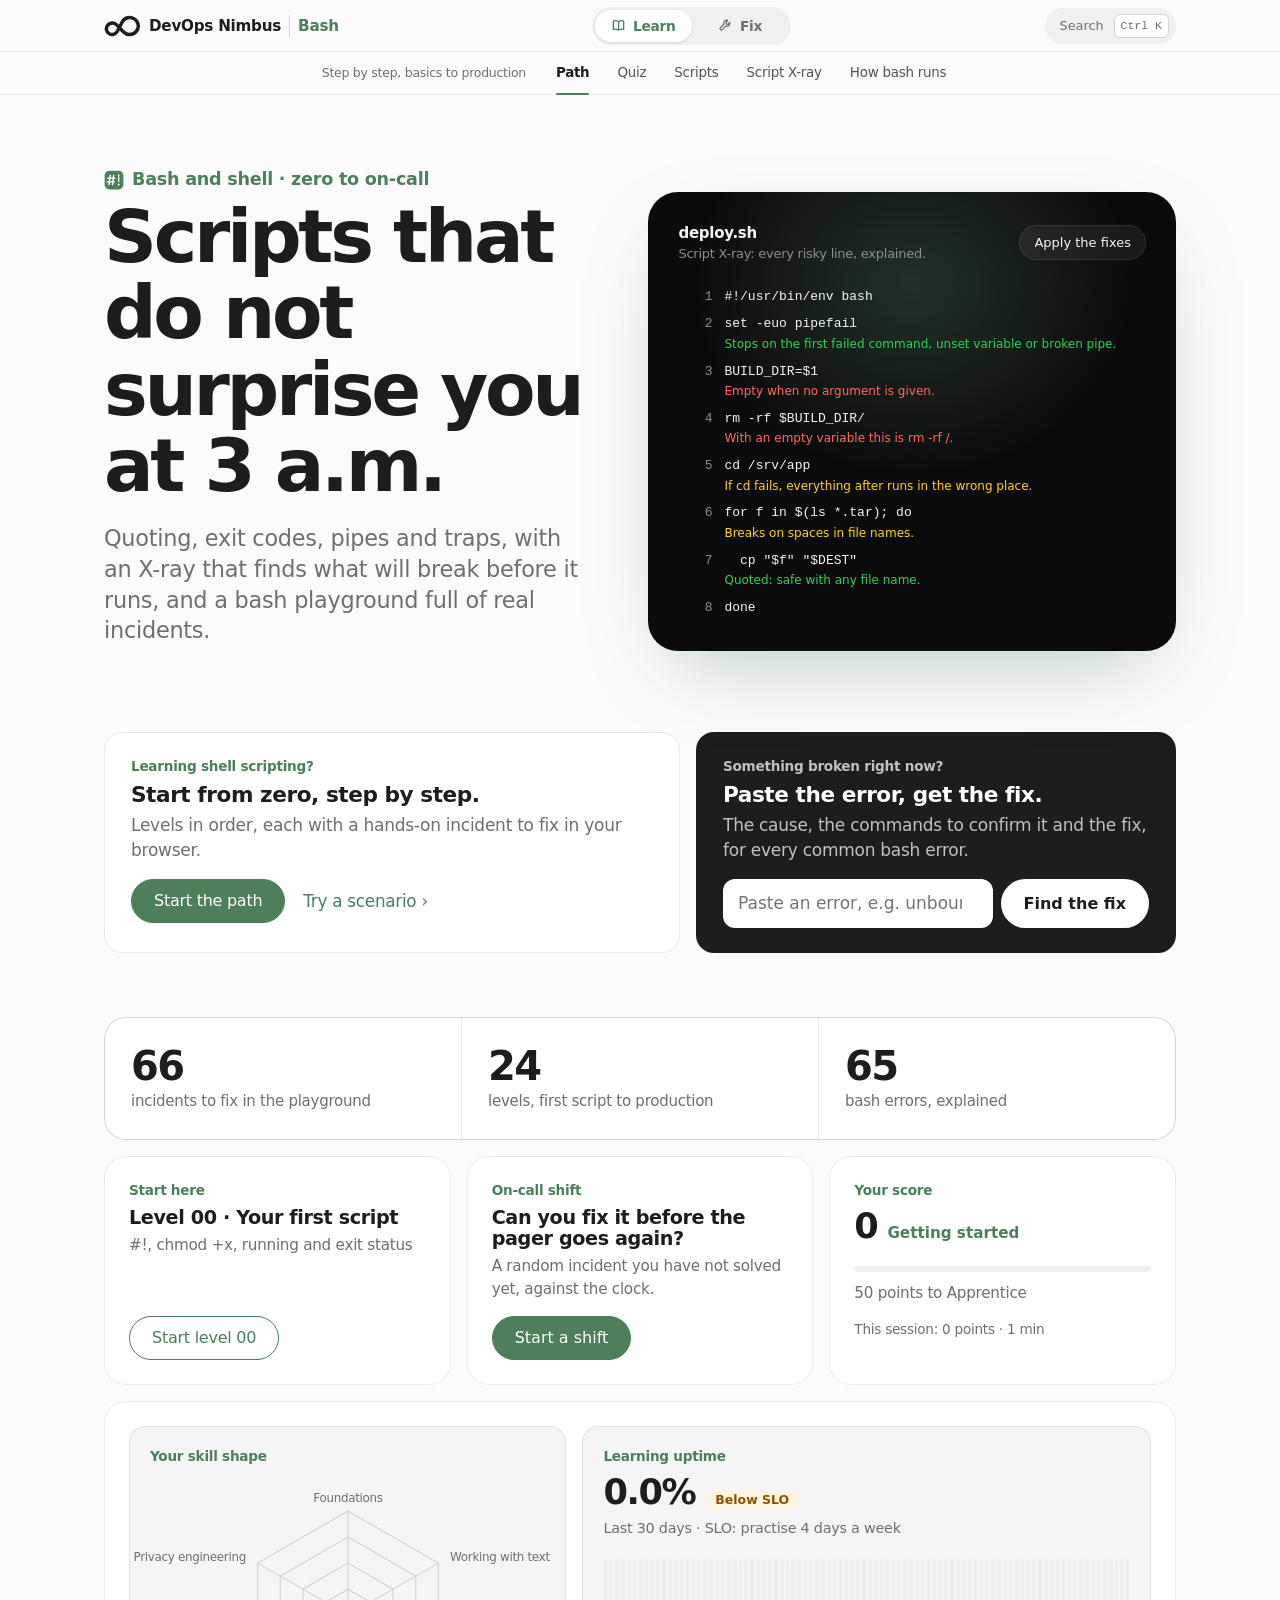
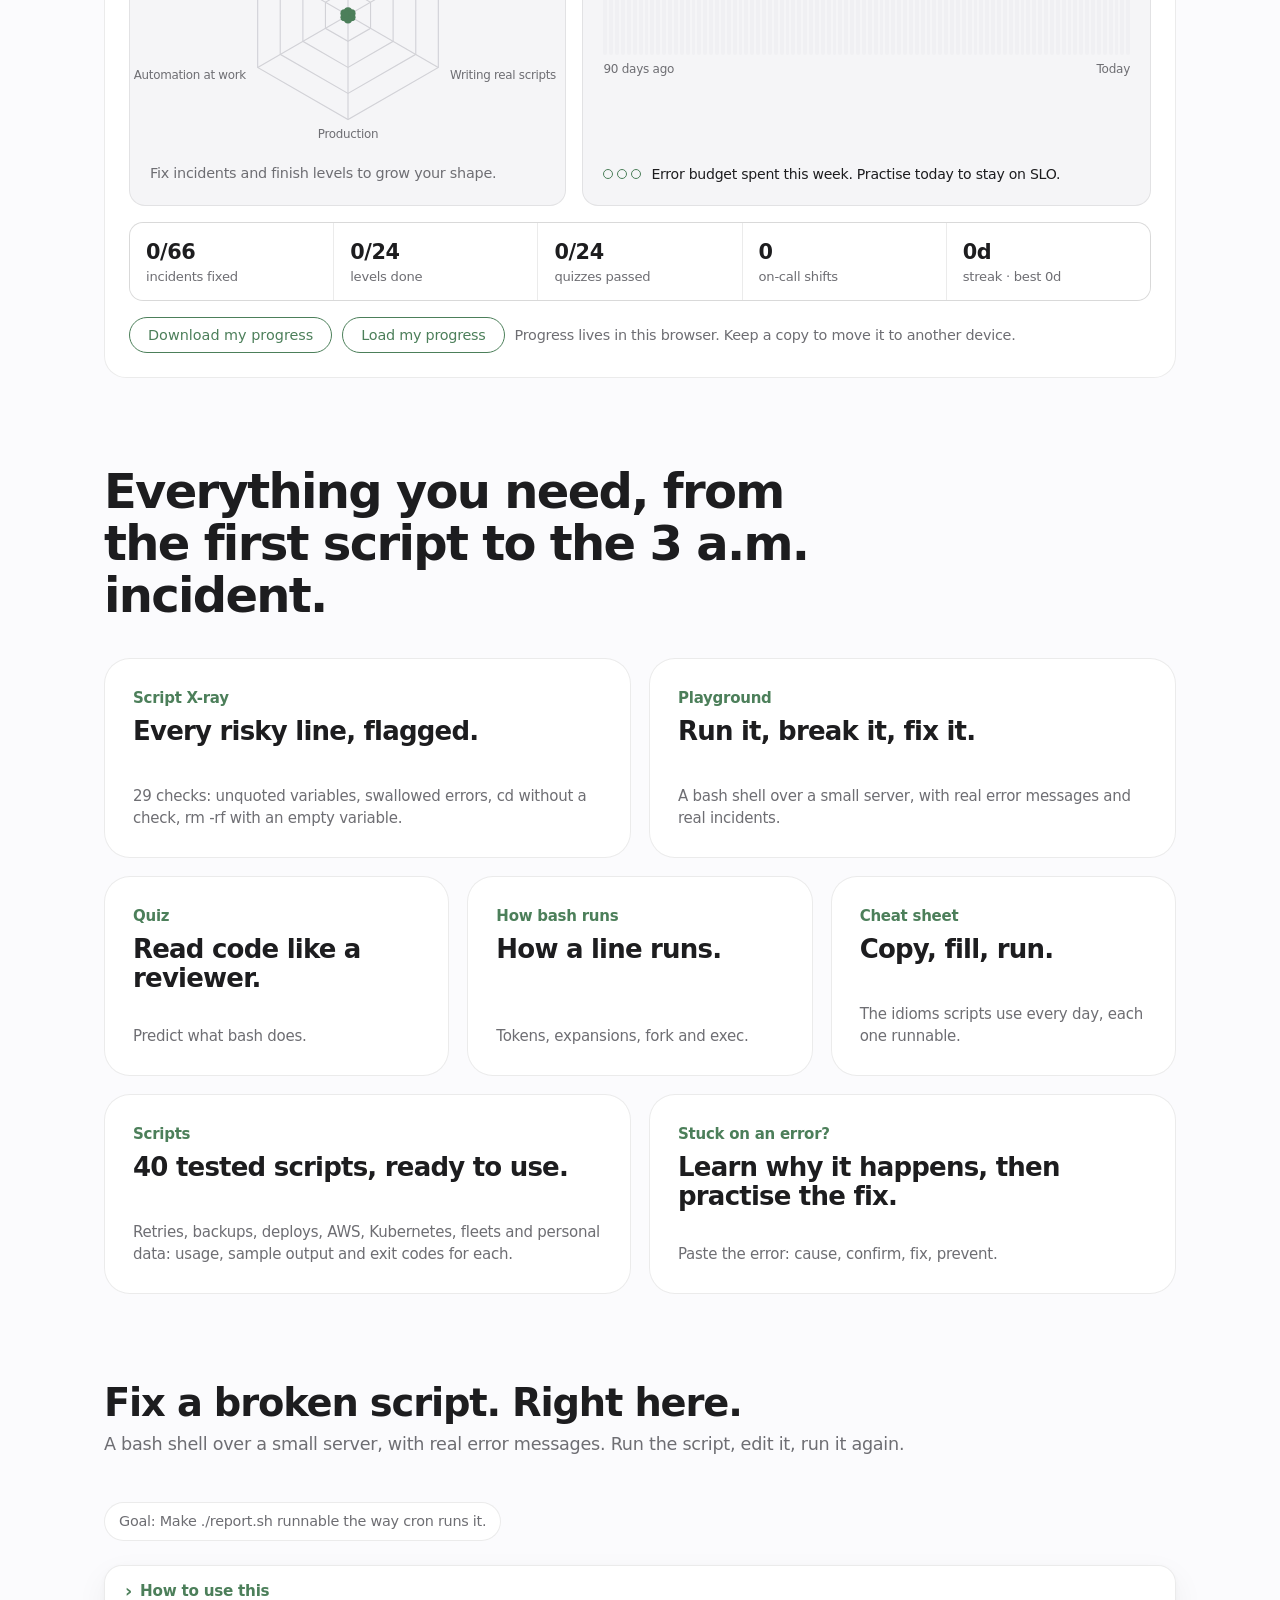
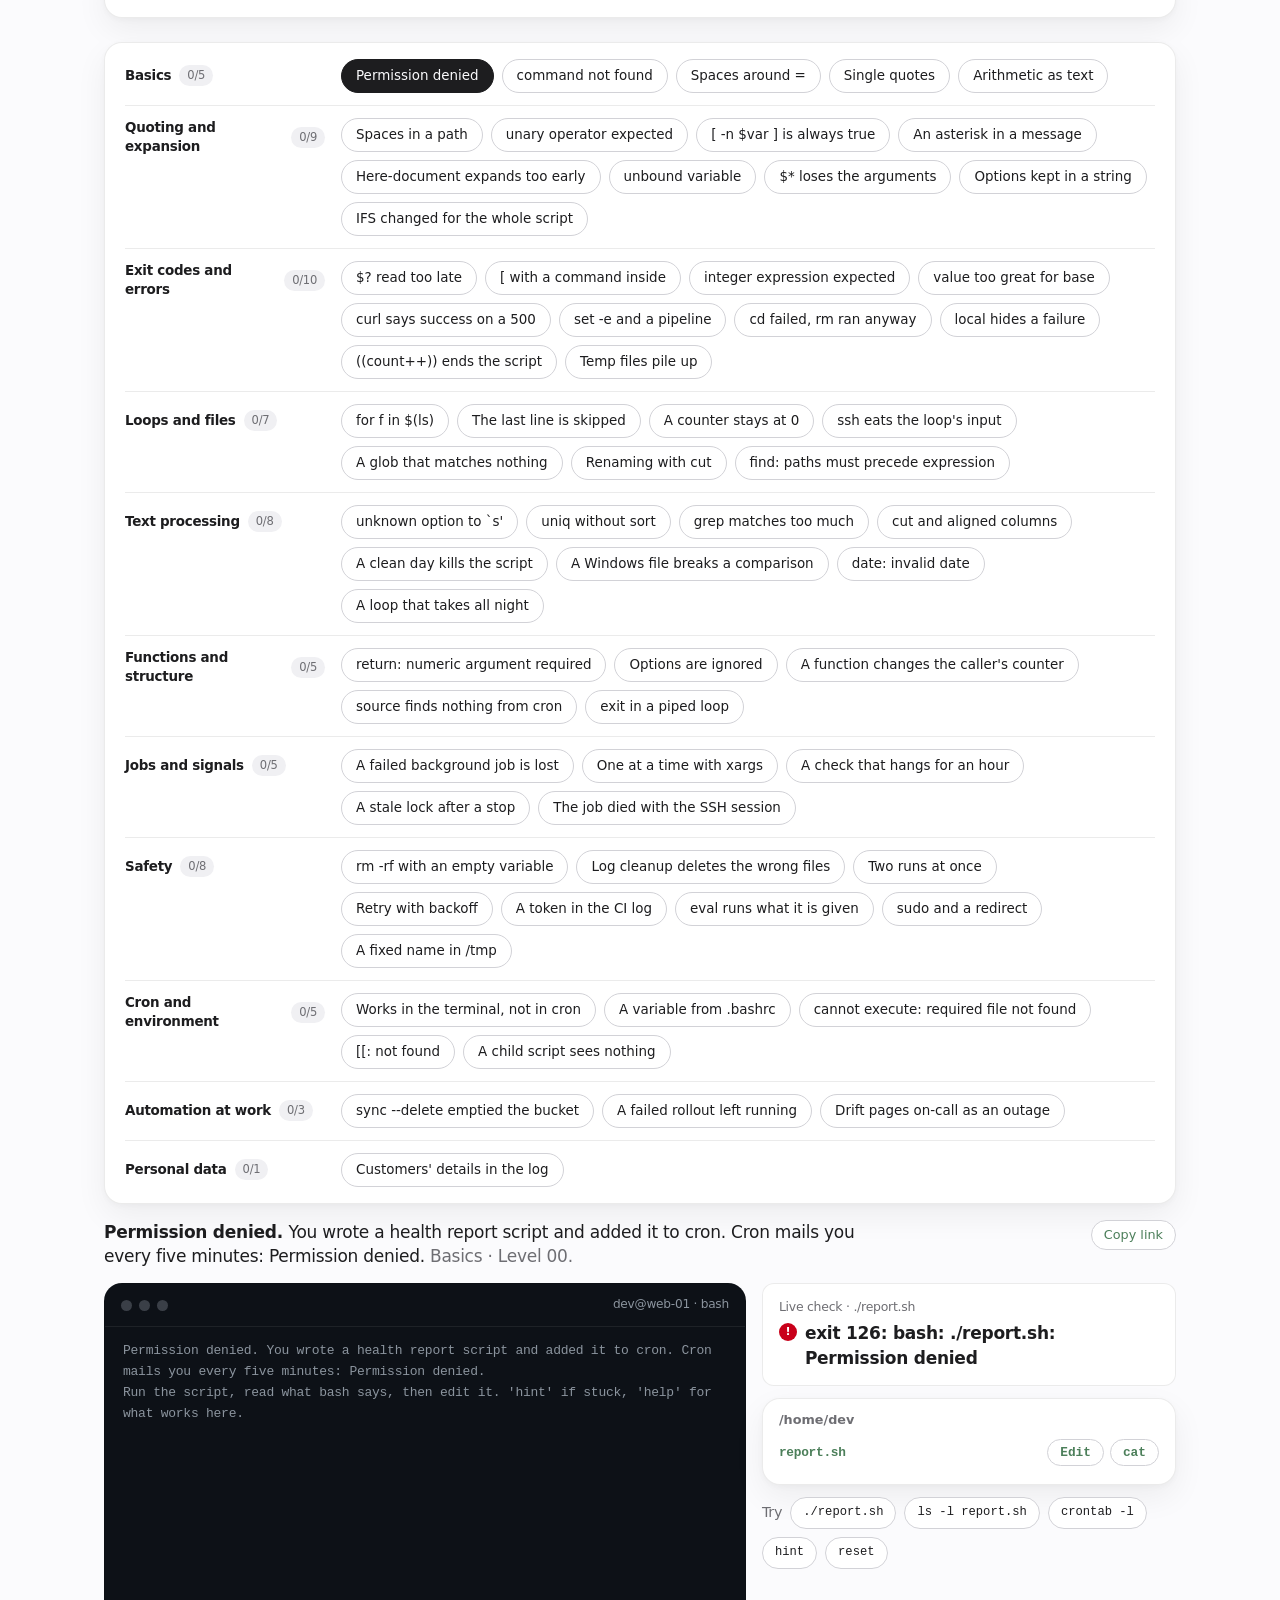
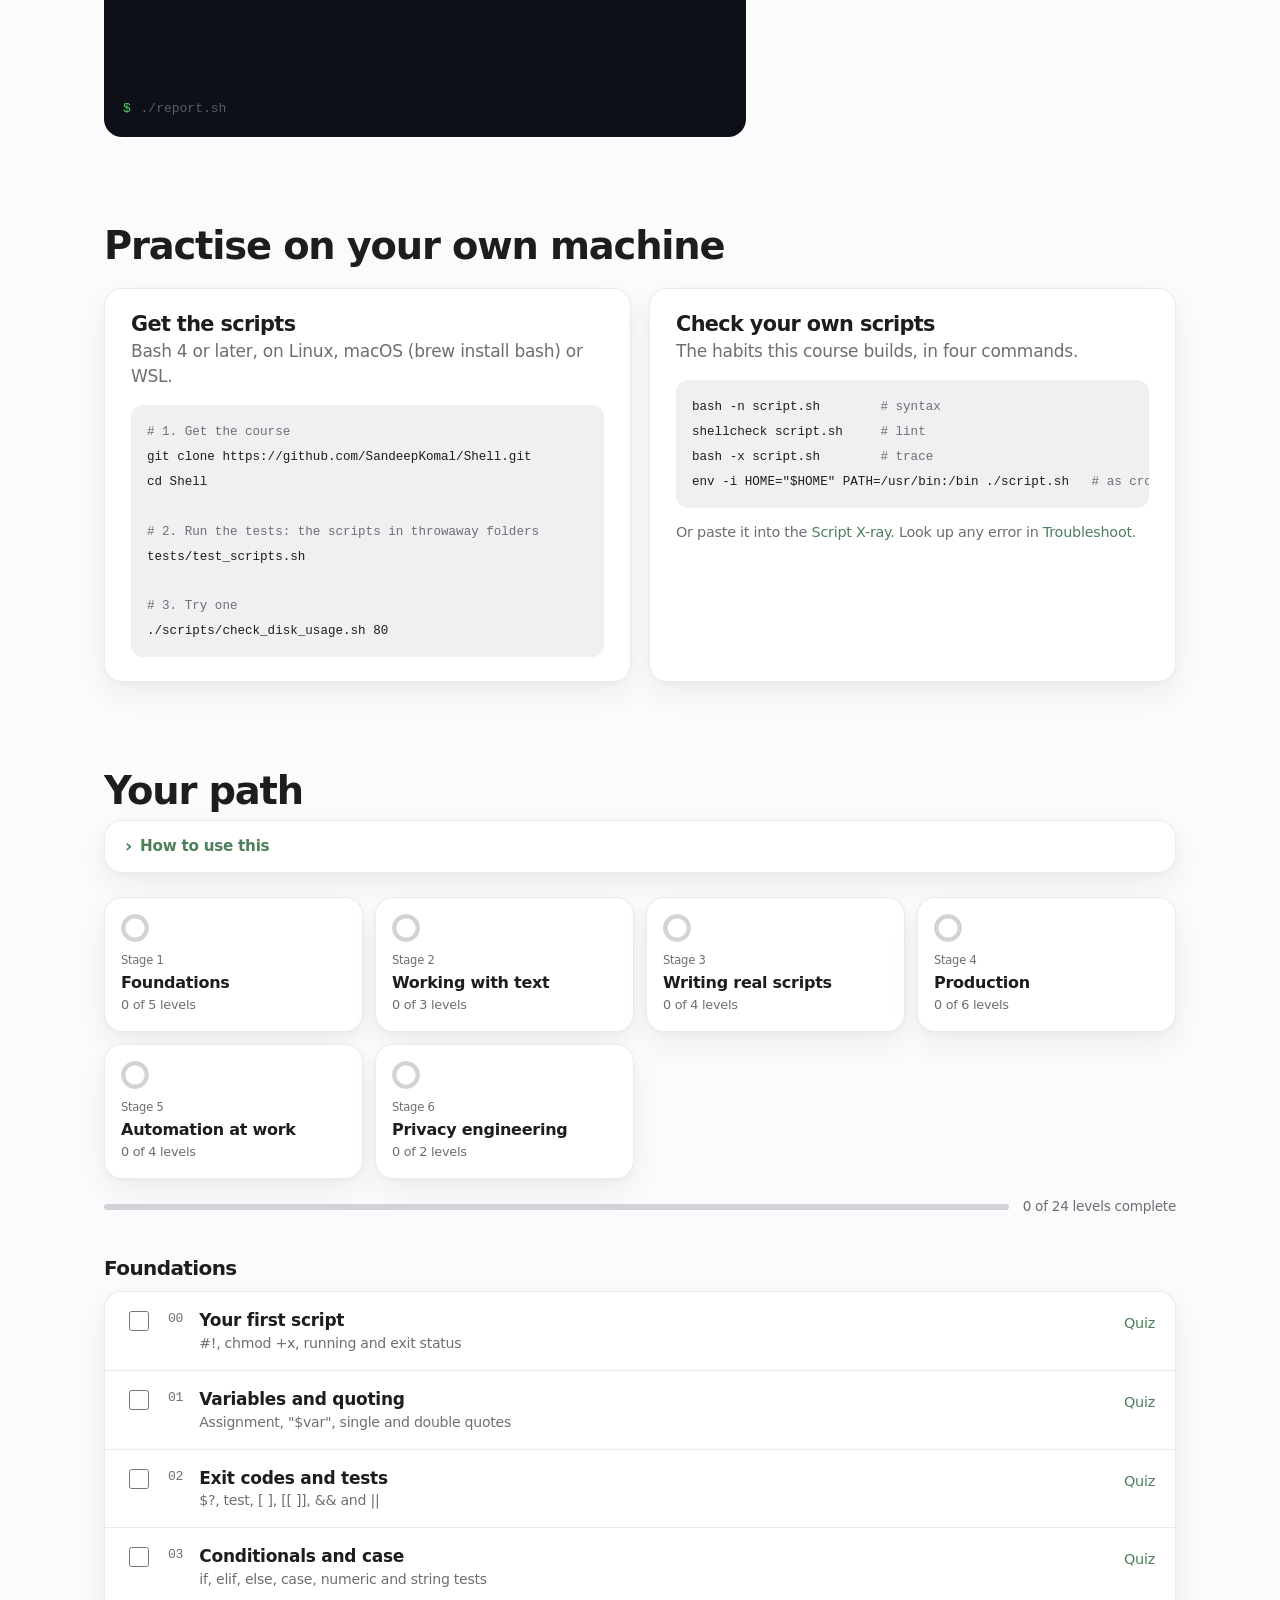
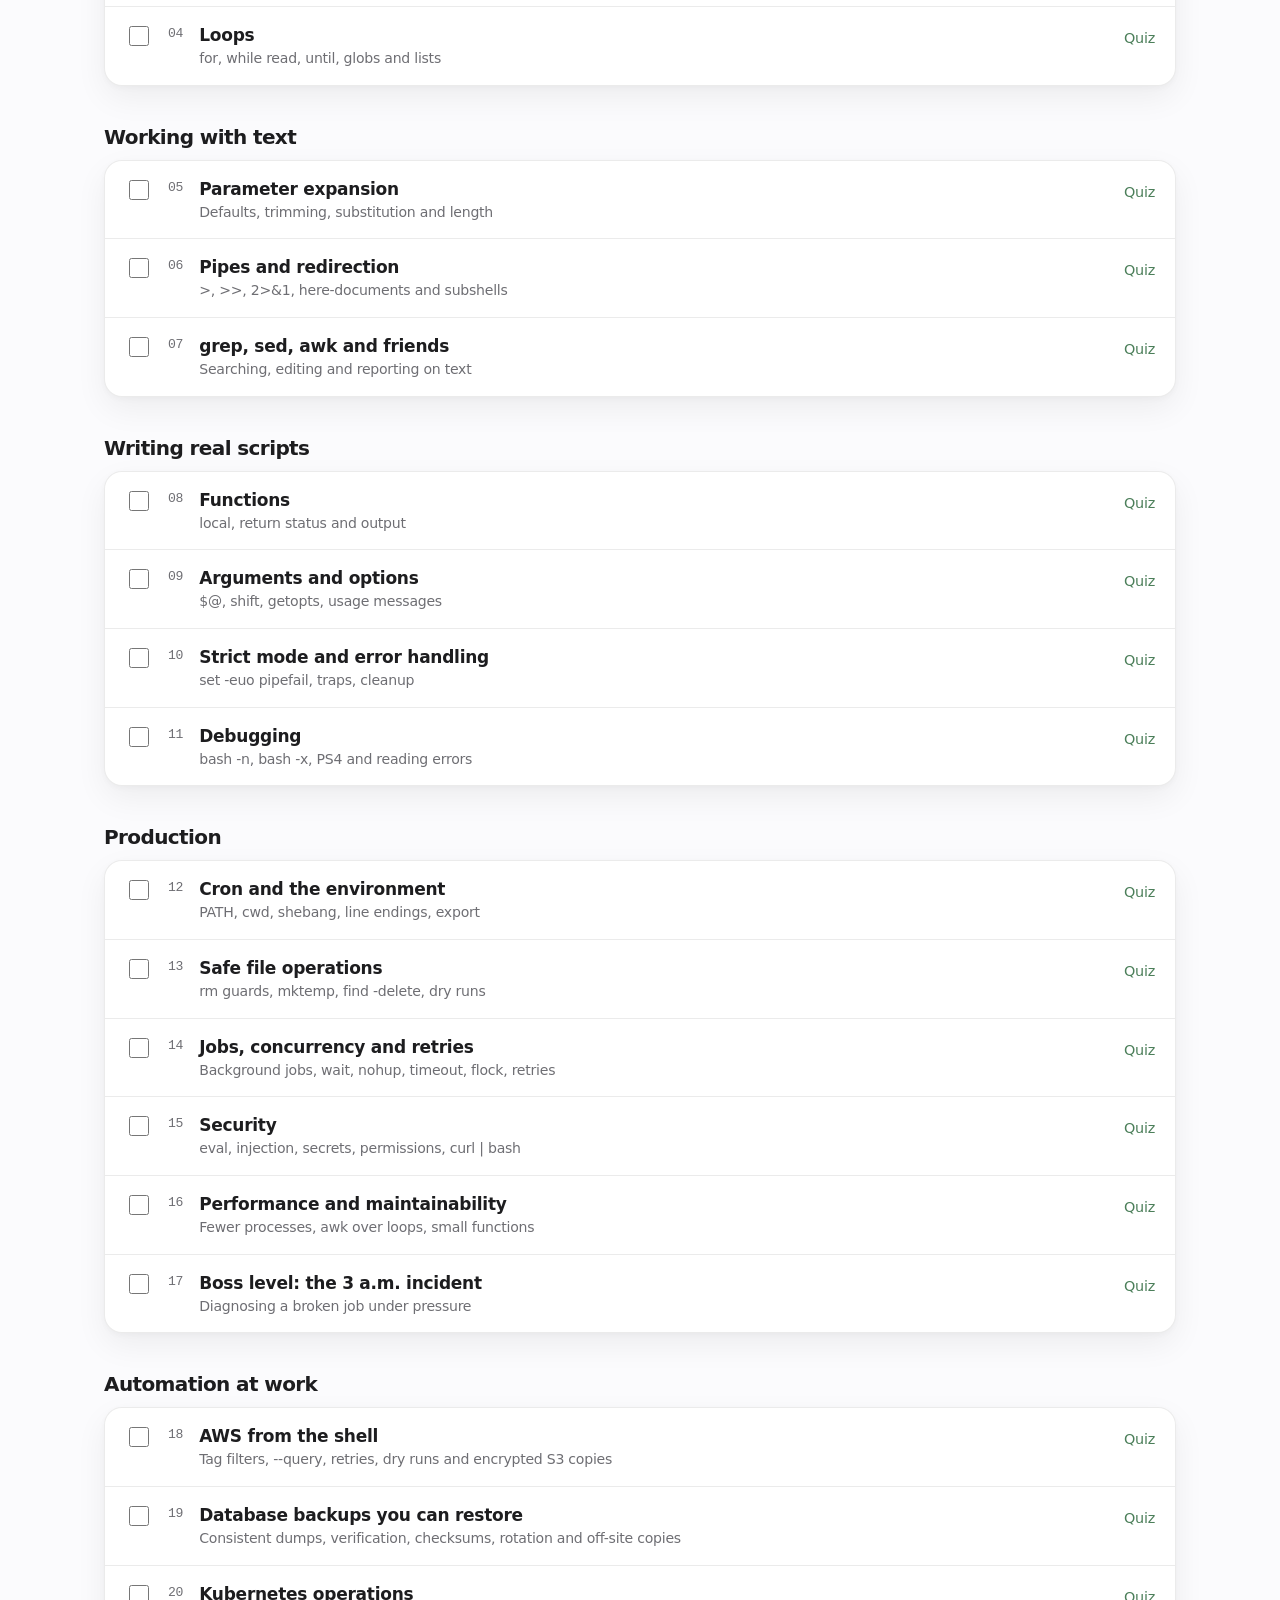
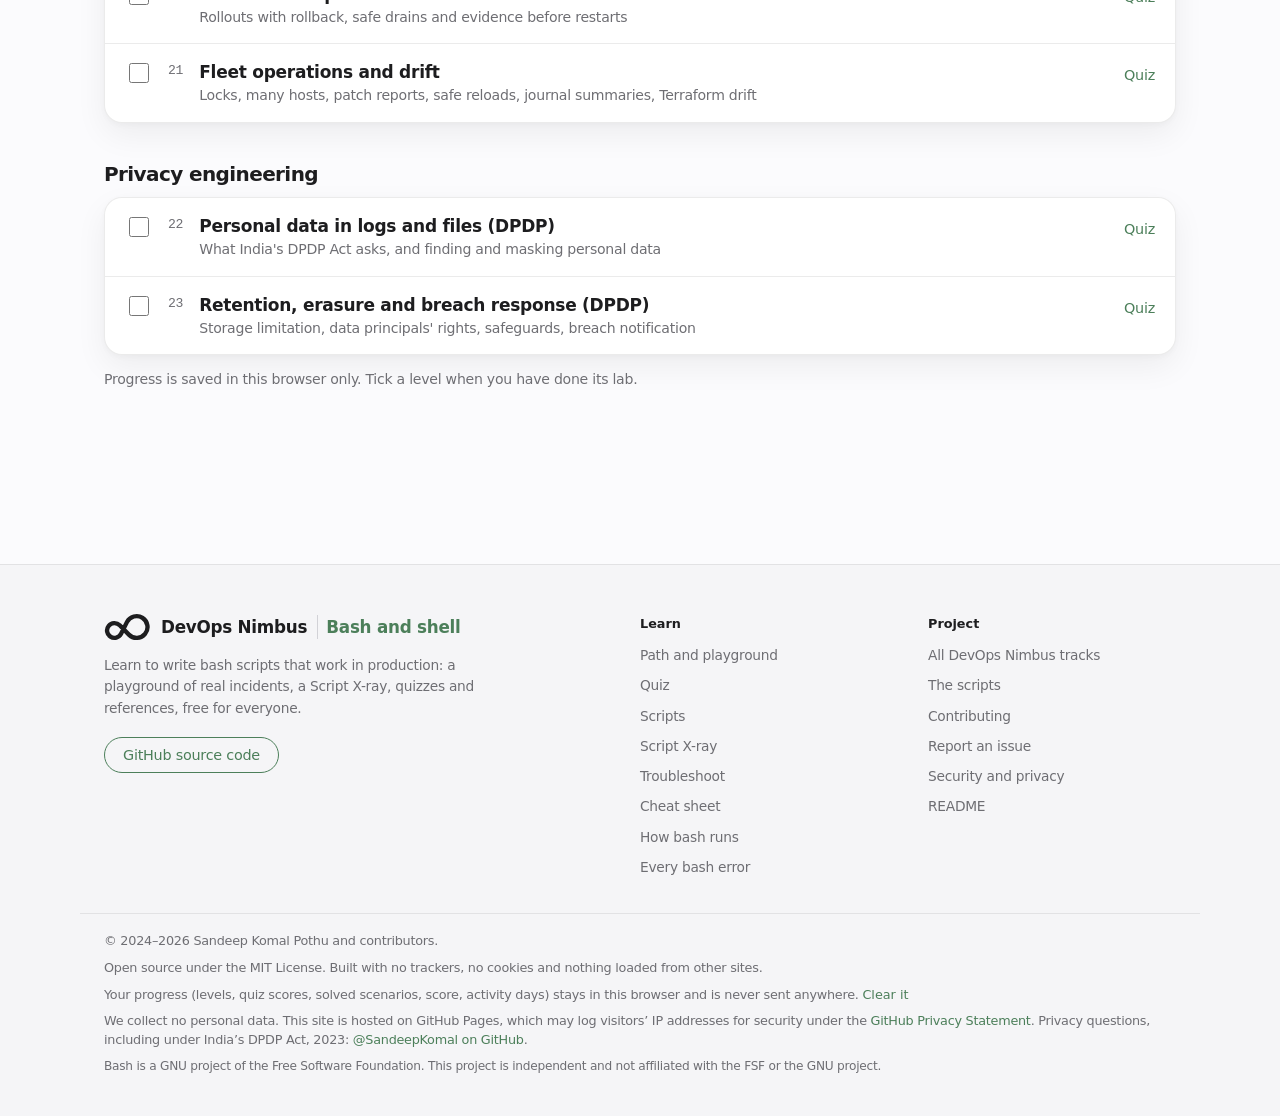
==== commit fe5200d2: "Teach the production scripts on the site, with DPDP privacy levels The site taught bash through inci" ====
--- a/site/index.html
+++ b/site/index.html
@@ -4,7 +4,7 @@
   <meta charset="utf-8">
   <meta name="viewport" content="width=device-width, initial-scale=1">
   <meta http-equiv="Content-Security-Policy" content="default-src 'self'; script-src 'self'; style-src 'self'; img-src 'self' data:; connect-src 'none'; base-uri 'none'; form-action 'none'">
-  <meta name="description" content="Fix real bash script failures in your browser: 62 incidents in a bash playground, a Script X-ray that flags risky lines, every common bash error explained, a quiz and a cheat sheet. Free, no sign-up.">
+  <meta name="description" content="Fix real bash script failures in your browser: 66 incidents in a bash playground, 40 production scripts for AWS, databases, Kubernetes and personal data (India's DPDP Act), a Script X-ray that flags risky lines, every common bash error explained, a quiz and a cheat sheet. Free, no sign-up.">
   <meta property="og:type" content="website">
   <meta property="og:site_name" content="DevOps Nimbus">
   <meta property="og:title" content="Bash and shell, zero to on-call · DevOps Nimbus">
@@ -35,6 +35,7 @@
           <span class="mode-k">Step by step, basics to production</span>
           <a href="#path" data-tab="path">Path</a>
           <a href="#quiz" data-tab="quiz">Quiz</a>
+          <a href="#scripts" data-tab="scripts">Scripts</a>
           <a href="#xray" data-tab="xray">Script X-ray</a>
           <a href="#arch" data-tab="arch">How bash runs</a>
         </div>
@@ -162,7 +163,7 @@
         <div class="guide-slot" data-guide="path"></div>
         <div class="stages" id="stages" role="list"></div>
         <div class="progress-row">
-          <div class="bar" role="progressbar" aria-label="Levels complete" aria-valuemin="0" aria-valuemax="18" id="bar"><span id="bar-fill"></span></div>
+          <div class="bar" role="progressbar" aria-label="Levels complete" aria-valuemin="0" aria-valuemax="24" id="bar"><span id="bar-fill"></span></div>
           <span id="bar-text"></span>
         </div>
         <div id="levels"></div>
@@ -179,6 +180,18 @@
       </label>
       <button type="button" class="pill small-pill quiz-again" id="quiz-again">Start again with new order</button>
       <div id="quiz-list"></div>
+    </section>
+
+    <section id="tab-scripts" class="tab wrap" hidden>
+      <h2>Scripts</h2>
+      <p class="lede">Every script in the repository, tested and ready to use: what it is for, how to run it, what it prints and what its exit status means. Anything that changes or deletes is a dry run until you add <code>-y</code>.</p>
+      <div class="guide-slot" data-guide="scripts"></div>
+      <label class="field">Search scripts
+        <input id="scripts-q" type="search" placeholder="backup, drain, aadhaar, terraform..." autocomplete="off">
+      </label>
+      <div class="script-groups" id="script-groups" role="group" aria-label="Filter by group"></div>
+      <p class="muted small" id="scripts-count" aria-live="polite"></p>
+      <div id="scripts-list" class="script-list"></div>
     </section>
 
     <section id="tab-xray" class="tab wrap" hidden>
@@ -258,6 +271,7 @@
         <h2>Learn</h2>
         <a href="#path">Path and playground</a>
         <a href="#quiz">Quiz</a>
+        <a href="#scripts">Scripts</a>
         <a href="#xray">Script X-ray</a>
         <a href="#doctor">Troubleshoot</a>
         <a href="#cheats">Cheat sheet</a>
--- a/site/style.css
+++ b/site/style.css
@@ -606,3 +606,26 @@
 .door.fix .pill { background: var(--on-oncall); color: var(--oncall); border-color: transparent; font-weight: 600; }
 .door.fix .pill:hover { background: color-mix(in srgb, var(--on-oncall) 88%, var(--oncall)); }
 .door.fix input[type="search"] { border-color: transparent; }
+
+/* Scripts catalogue */
+.script-groups { display: flex; flex-wrap: wrap; gap: 8px; margin: 4px 0 10px; }
+.script-groups .chip { display: inline-flex; align-items: center; gap: 6px; }
+.script-cards { display: grid; gap: 10px; }
+.card.script { padding: 0; scroll-margin-top: 112px; }
+.card.script summary { cursor: pointer; list-style: none; display: grid; grid-template-columns: minmax(0, 300px) minmax(0, 1fr); gap: 4px 18px; align-items: baseline; padding: 16px 22px; }
+.card.script summary::-webkit-details-marker { display: none; }
+.card.script summary:focus-visible { outline: 2px solid var(--accent); outline-offset: -2px; border-radius: var(--radius); }
+.script-name { display: inline-flex; align-items: center; gap: 8px; min-width: 0; }
+.script-name code { font: 600 .92rem var(--mono); overflow-wrap: anywhere; }
+.script-what { color: var(--muted); font-size: .92rem; }
+.badge-new { font-size: .7rem; font-weight: 600; color: var(--accent); background: var(--accent-soft); border-radius: 99px; padding: 2px 8px; }
+.script-body { padding: 0 22px 20px; border-top: 1px solid var(--hair); }
+.script-body h4 { margin: 18px 0 6px; font-size: .86rem; color: var(--muted); font-weight: 600; }
+.script-body p { margin: 0; font-size: .95rem; }
+.script-body pre { white-space: pre-wrap; overflow-wrap: anywhere; font-size: .84rem; }
+.script-body .level-links { margin-top: 16px; }
+@media (max-width: 760px) {
+  .card.script summary { grid-template-columns: 1fr; padding: 14px 16px; }
+  .script-body { padding: 0 16px 16px; }
+}
+@media (max-width: 760px) { .card.script { scroll-margin-top: 156px; } }
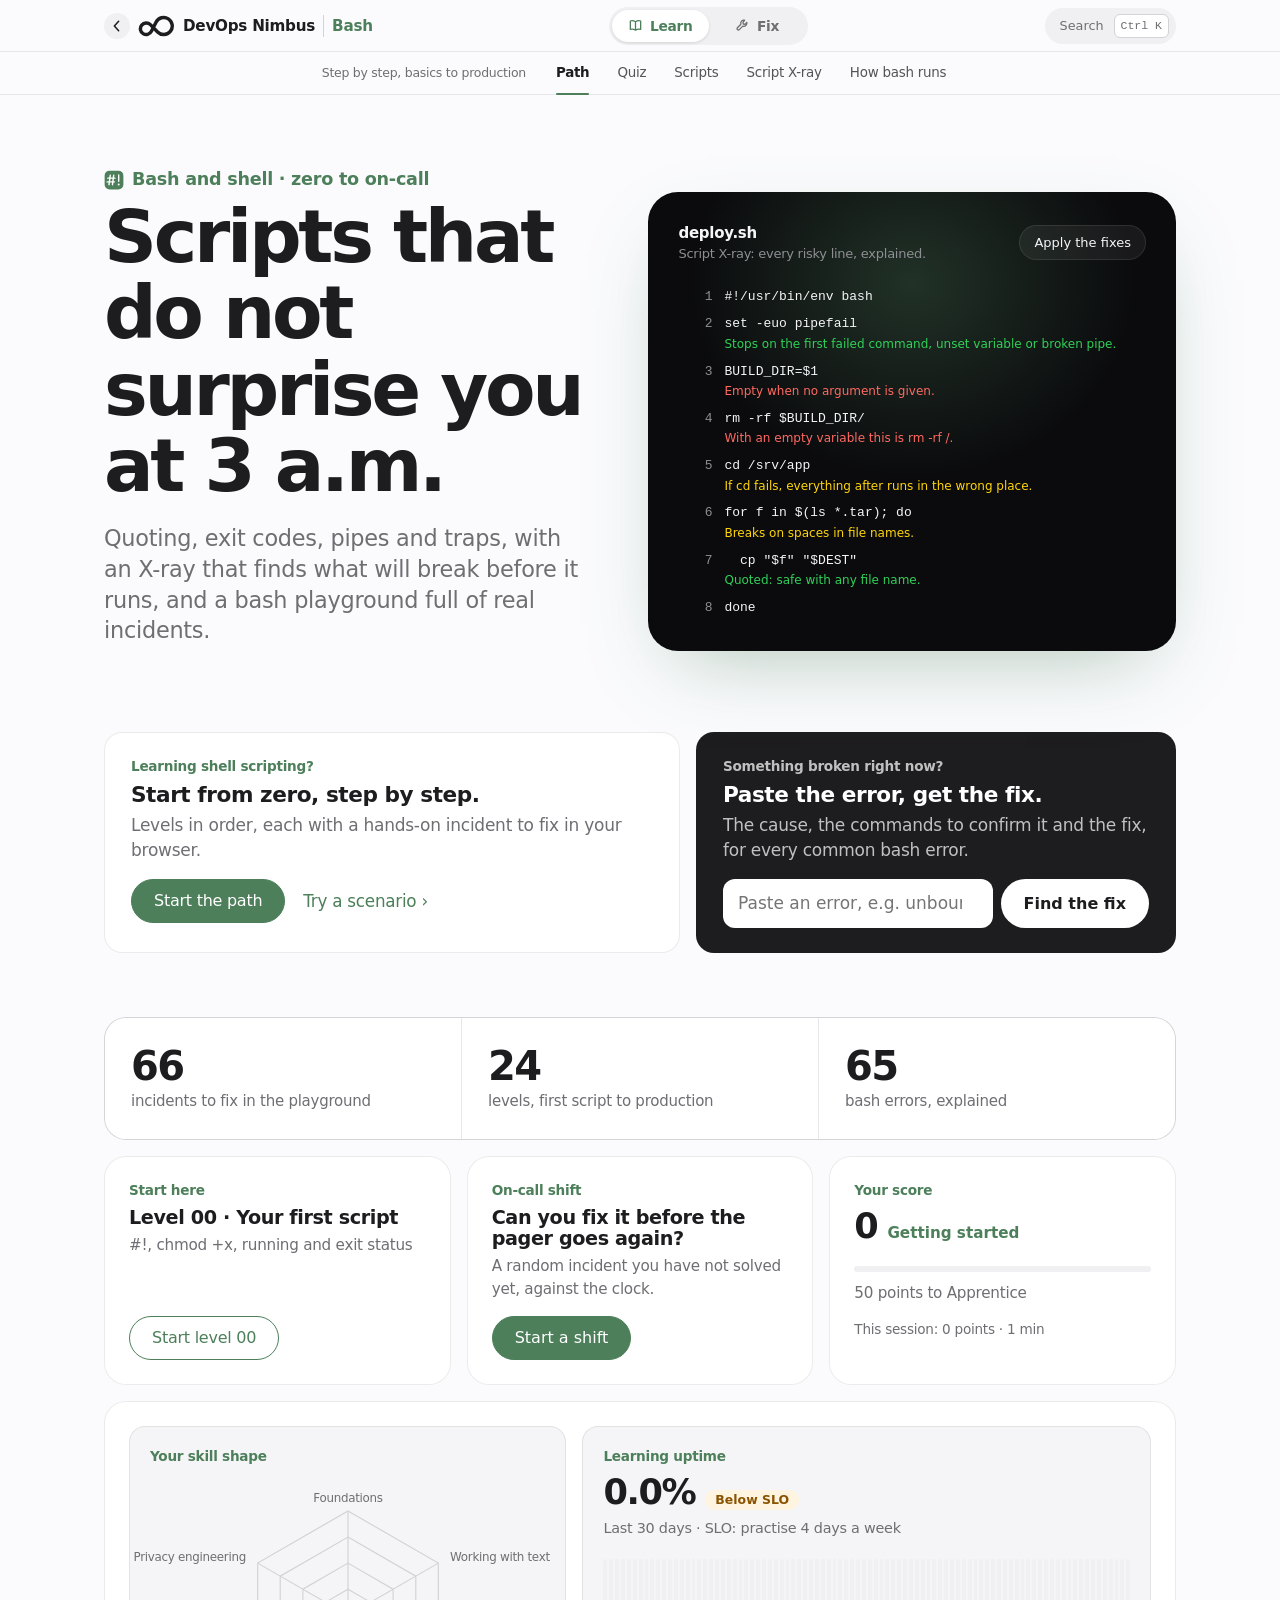
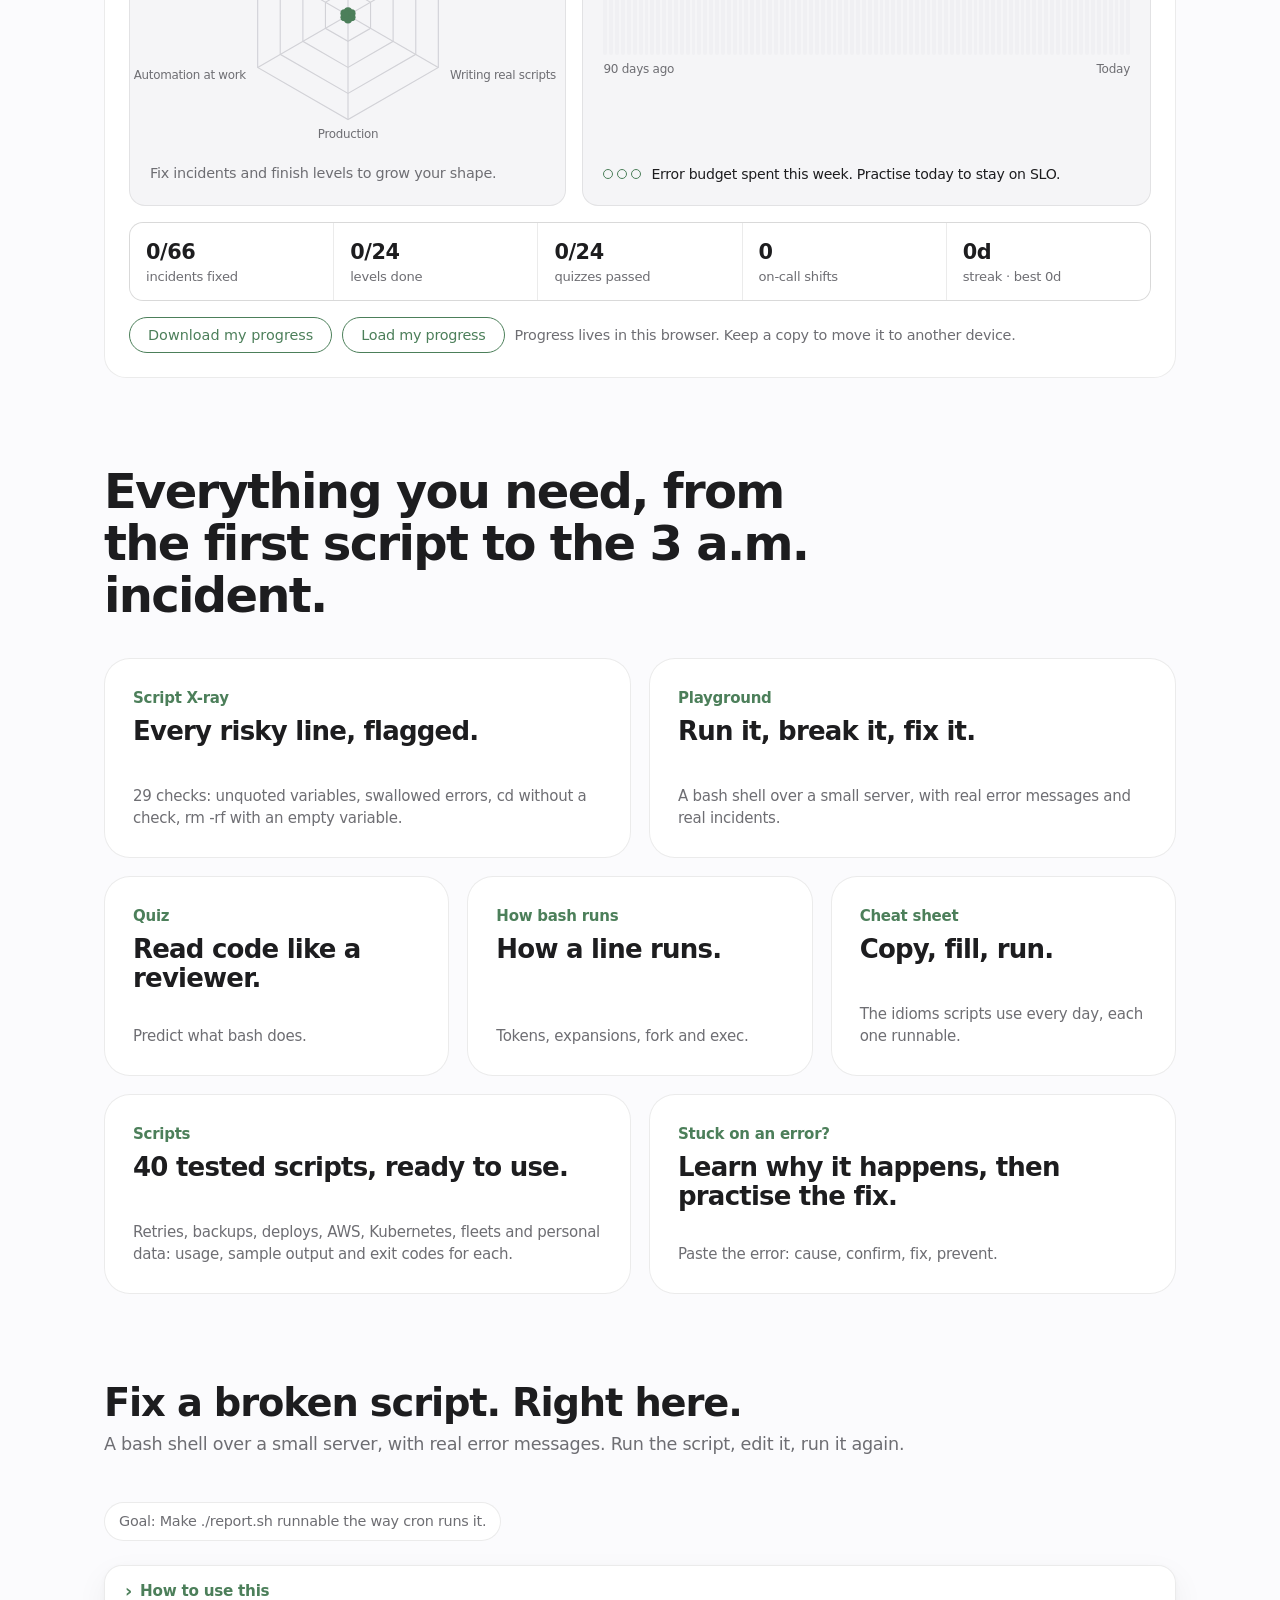
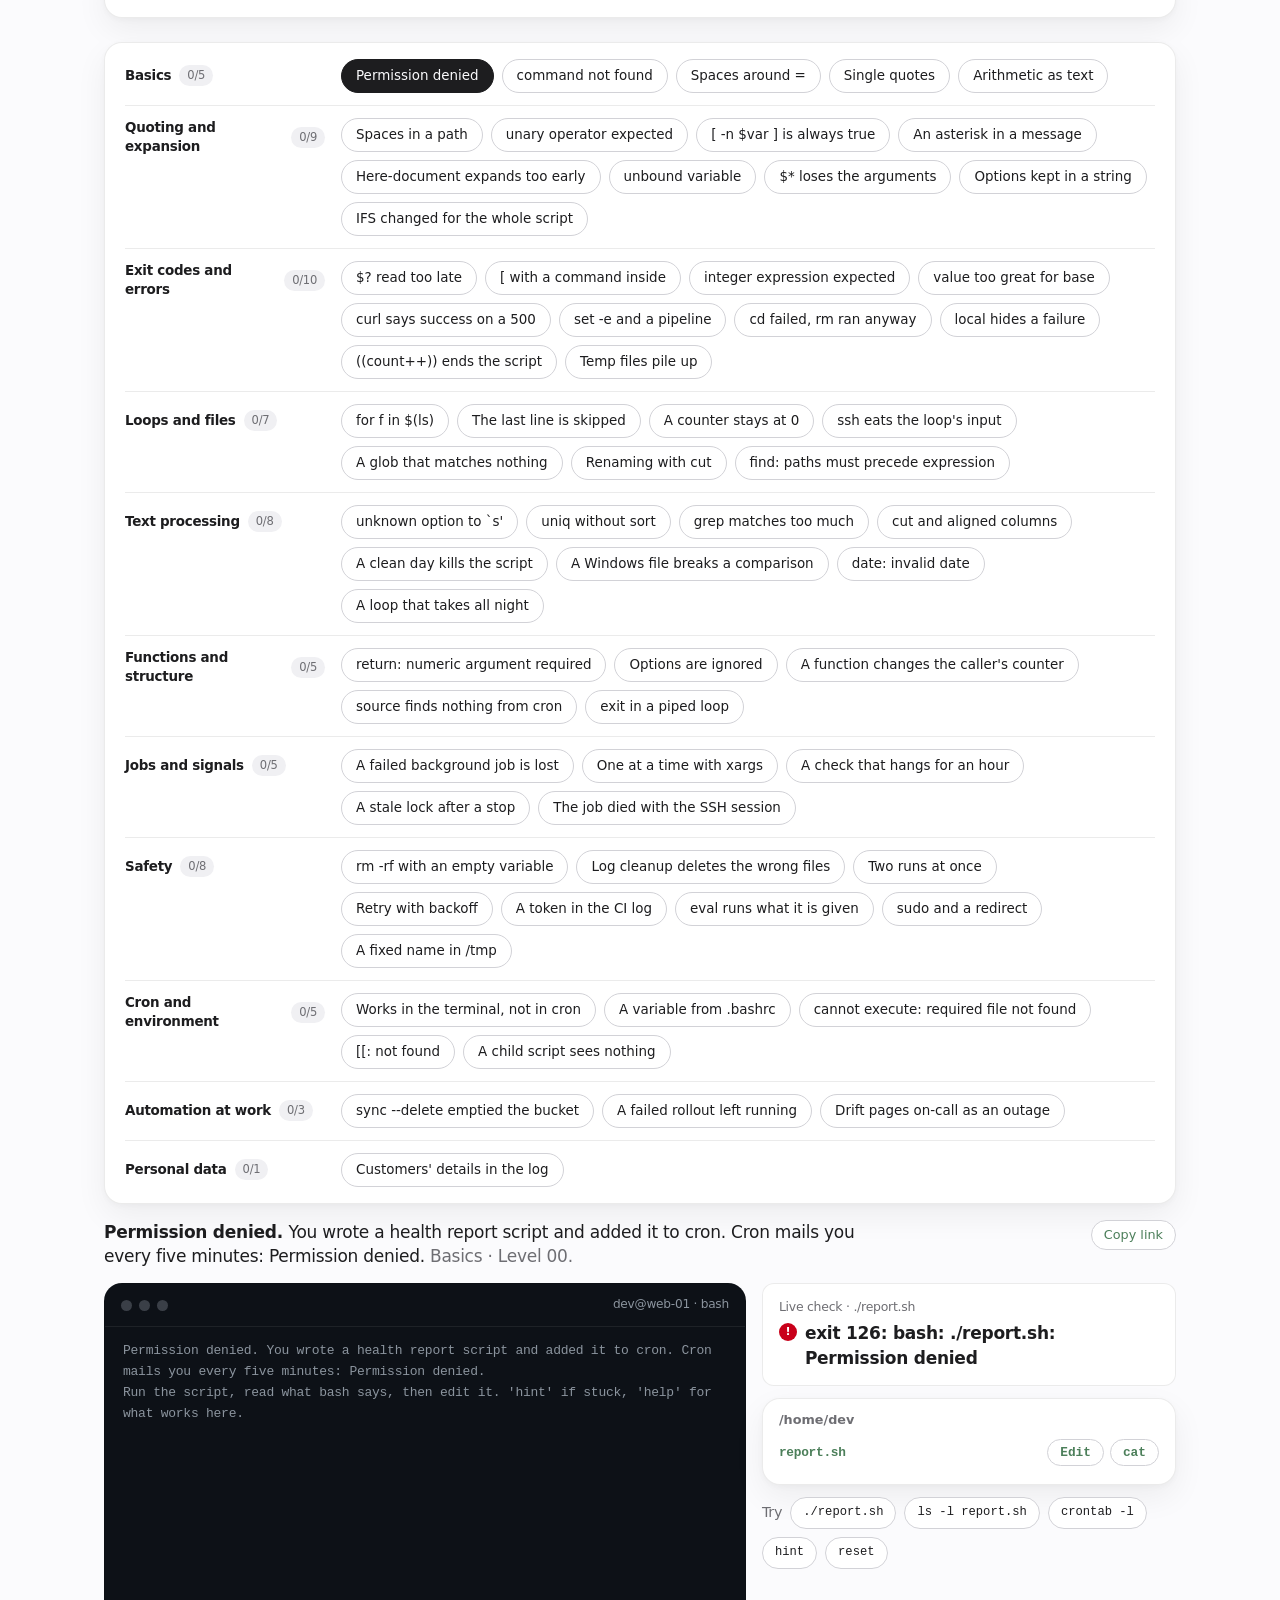
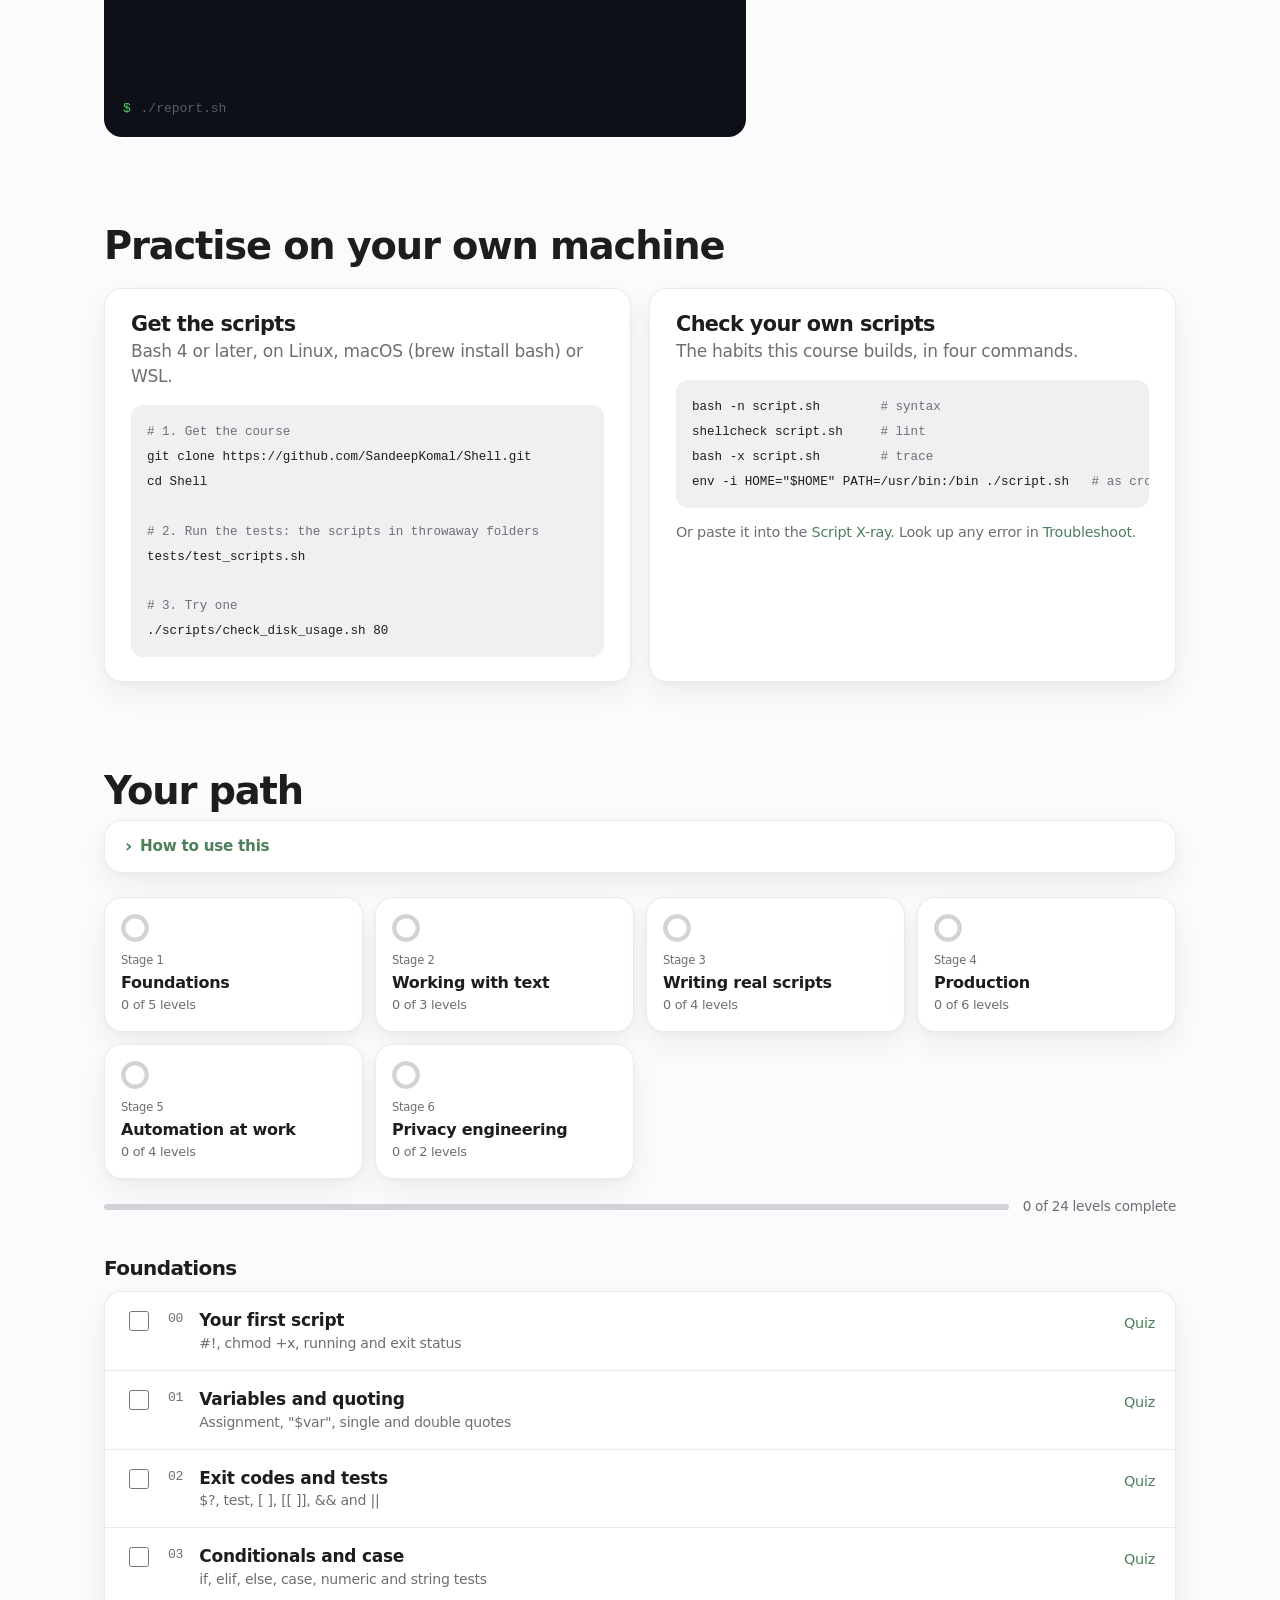
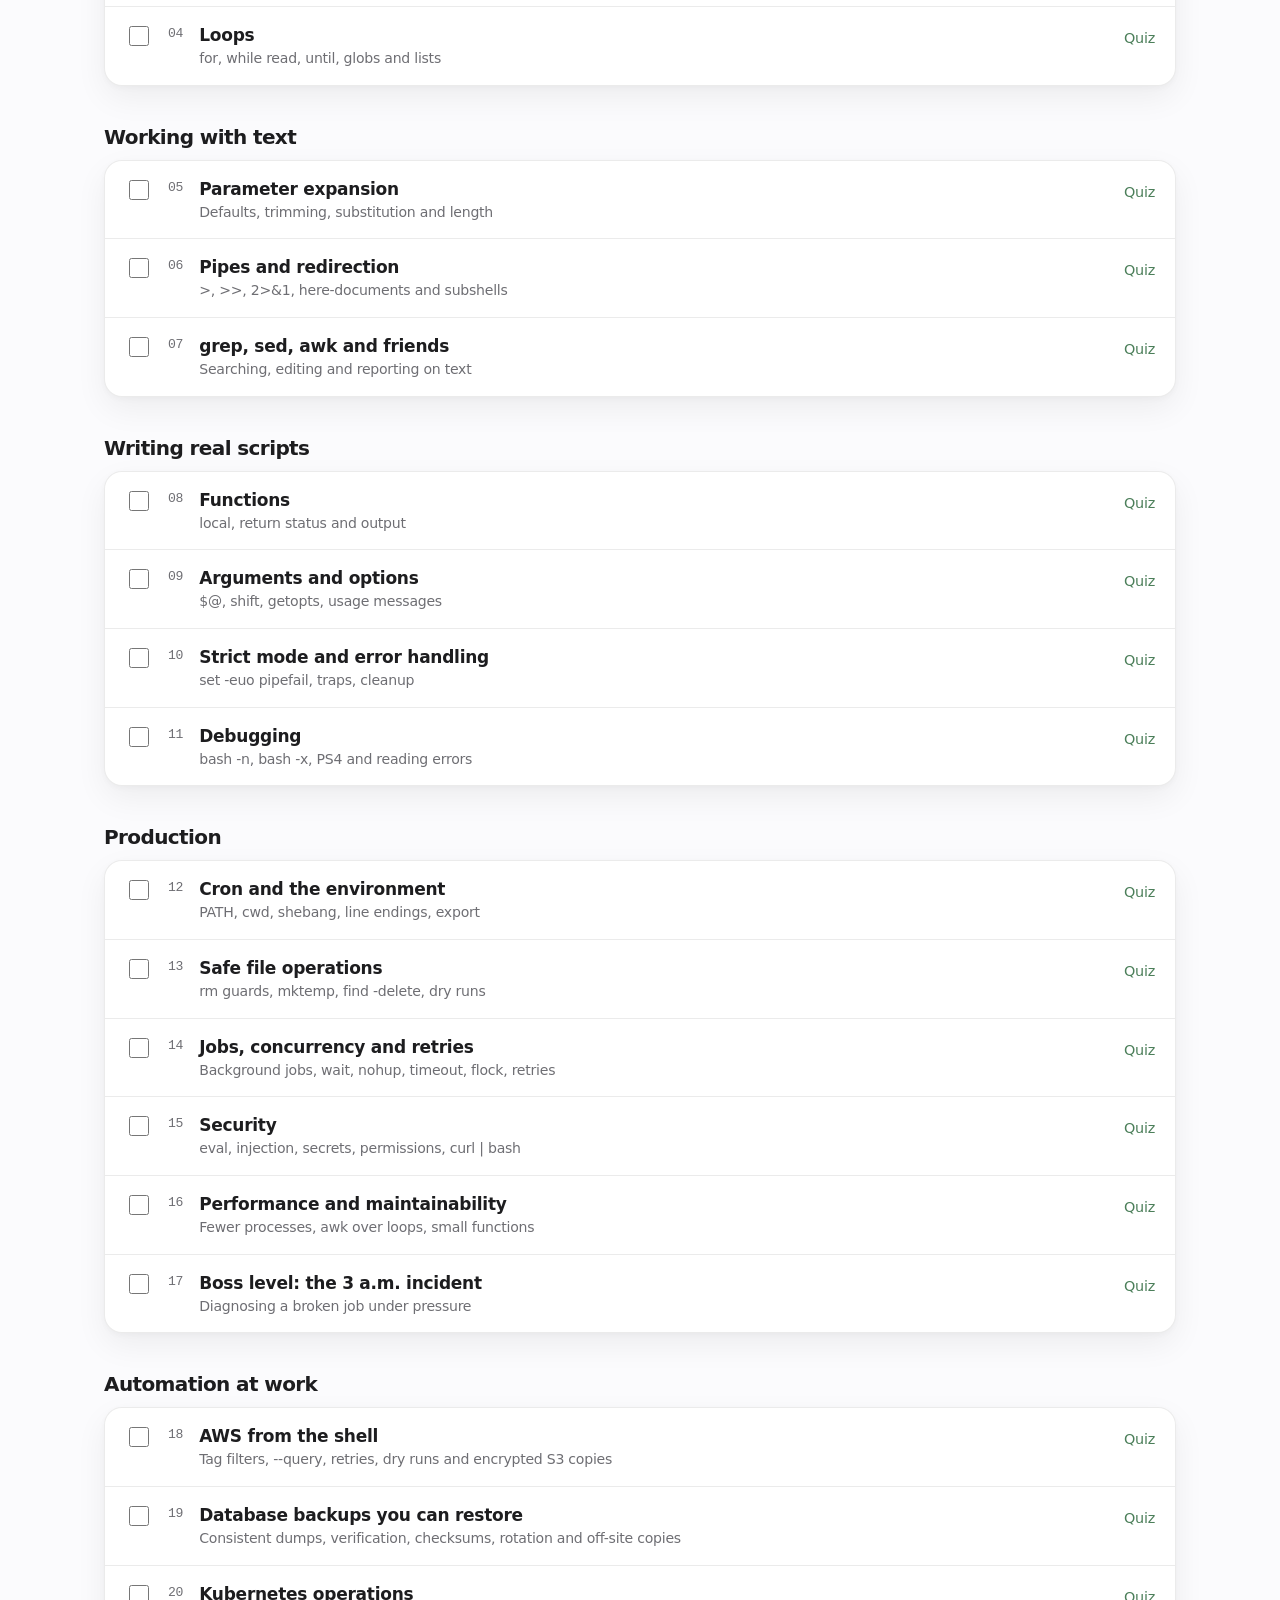
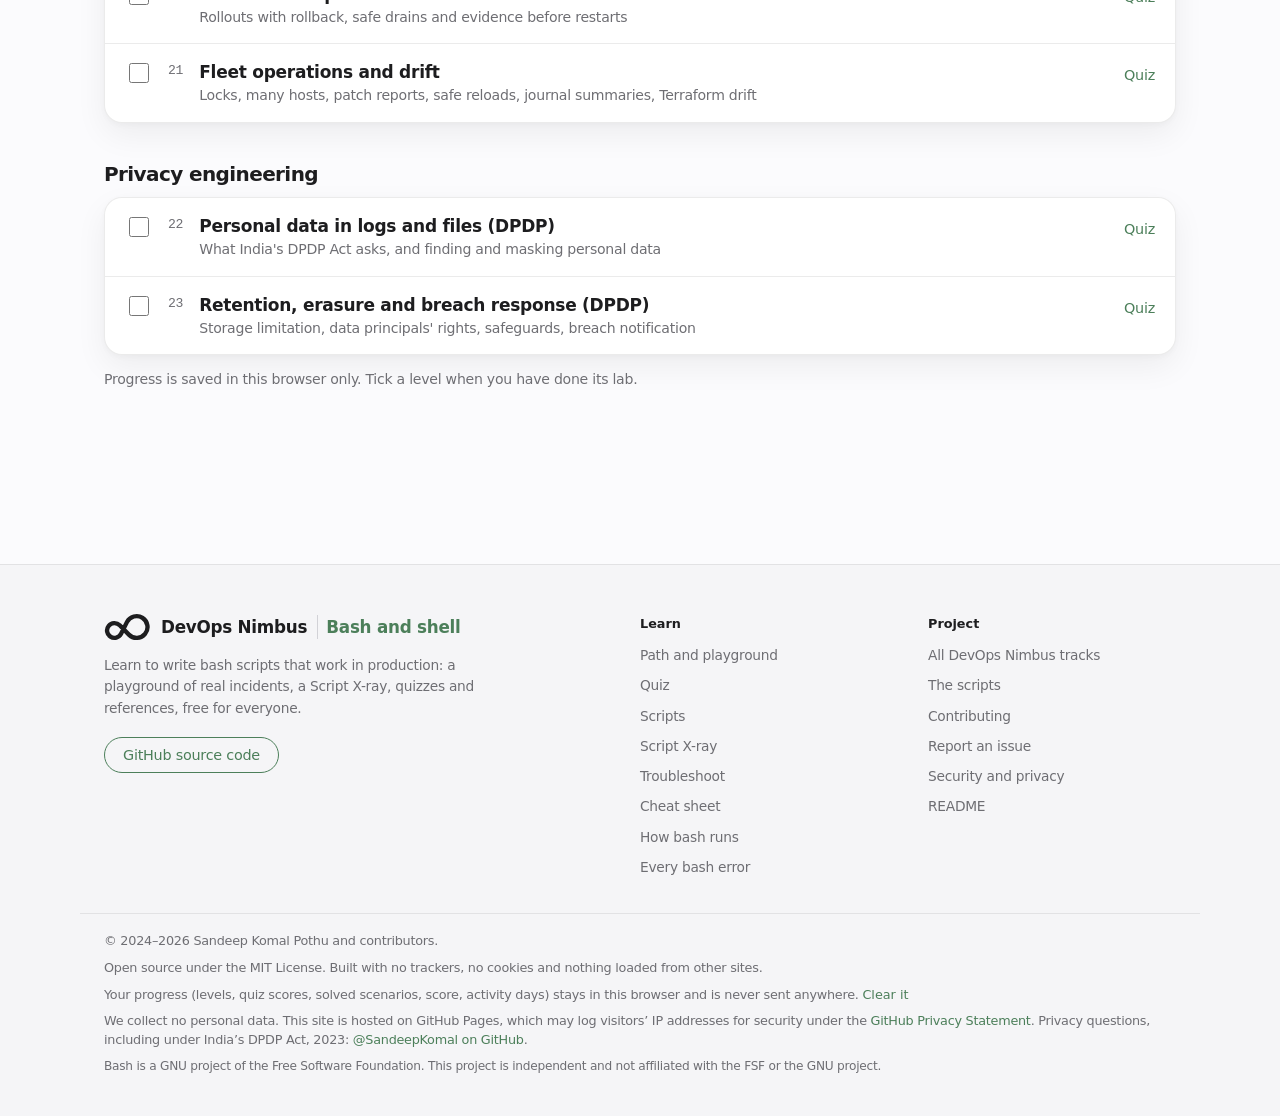
==== commit 38b6d078: "Add a back button to all tracks in the header A round back button and "DevOps Nimbus" now lead to th" ====
--- a/site/index.html
+++ b/site/index.html
@@ -19,10 +19,10 @@
   <a class="skip" href="#main">Skip to content</a>
   <header class="top">
     <div class="wrap top-inner">
-      <a class="brand" href="#path" aria-label="DevOps Nimbus Bash, home">
-        <img class="mark" src="nimbus.svg" alt="" width="37" height="22">
-        DevOps Nimbus <span class="brand-track">Bash</span>
-      </a>
+      <div class="brand">
+        <a class="brand-hub" href="https://sandeepkomal.github.io/devops-nimbus/" title="Back to all DevOps Nimbus tracks"><span class="brand-back" aria-hidden="true"><svg viewBox="0 0 8 14" width="7" height="12"><path d="M6.5 1.5 1.5 7l5 5.5" fill="none" stroke="currentColor" stroke-width="1.8" stroke-linecap="round" stroke-linejoin="round"/></svg></span><img class="mark" src="nimbus.svg" alt="" width="37" height="22"><span>DevOps Nimbus</span><span class="sr-only">: back to all tracks</span></a>
+        <a class="brand-track" href="#path">Bash</a>
+      </div>
       <nav class="switch" aria-label="Mode">
         <a class="sw learn" href="#path"><svg viewBox="0 0 16 16" width="15" height="15" aria-hidden="true"><path d="M2.5 3.2c1.8-.6 3.6-.4 5.5.8 1.9-1.2 3.7-1.4 5.5-.8v9c-1.8-.6-3.6-.4-5.5.8-1.9-1.2-3.7-1.4-5.5-.8zM8 4v9" fill="none" stroke="currentColor" stroke-width="1.4" stroke-linejoin="round"/></svg>Learn</a>
         <a class="sw fix" href="#doctor"><svg viewBox="0 0 16 16" width="15" height="15" aria-hidden="true"><path d="M10.2 2.4a3.3 3.3 0 0 0-3.9 4.3L2.6 10.4a1.4 1.4 0 0 0 2 2l3.7-3.7a3.3 3.3 0 0 0 4.3-3.9l-2 2-1.7-.4-.4-1.7z" fill="none" stroke="currentColor" stroke-width="1.4" stroke-linejoin="round"/></svg>Fix</a>
--- a/site/style.css
+++ b/site/style.css
@@ -629,3 +629,15 @@
   .script-body { padding: 0 16px 16px; }
 }
 @media (max-width: 760px) { .card.script { scroll-margin-top: 156px; } }
+
+/* Header brand: a round back button and "DevOps Nimbus" go to all tracks; the track name goes to this track's start. */
+.brand > a { display: flex; align-items: center; gap: 8px; text-decoration: none; }
+.brand-hub { color: inherit; }
+.brand-back { display: grid; place-items: center; width: 26px; height: 26px; border-radius: 50%; background: var(--code-bg); color: var(--text); transition: background .2s, transform .2s; }
+.brand-back svg { display: block; margin-left: -1px; }
+.brand-hub:hover .brand-back { background: var(--line); transform: translateX(-2px); }
+.brand > a:hover { text-decoration: none; }
+.brand-hub:hover > span:not(.brand-back) { opacity: .75; }
+.brand-hub:focus-visible { outline: 2px solid var(--accent); outline-offset: 3px; }
+.sr-only { position: absolute; width: 1px; height: 1px; padding: 0; margin: -1px; overflow: hidden; clip: rect(0 0 0 0); white-space: nowrap; border: 0; }
+@media (prefers-reduced-motion: reduce) { .brand-back { transition: none; } }
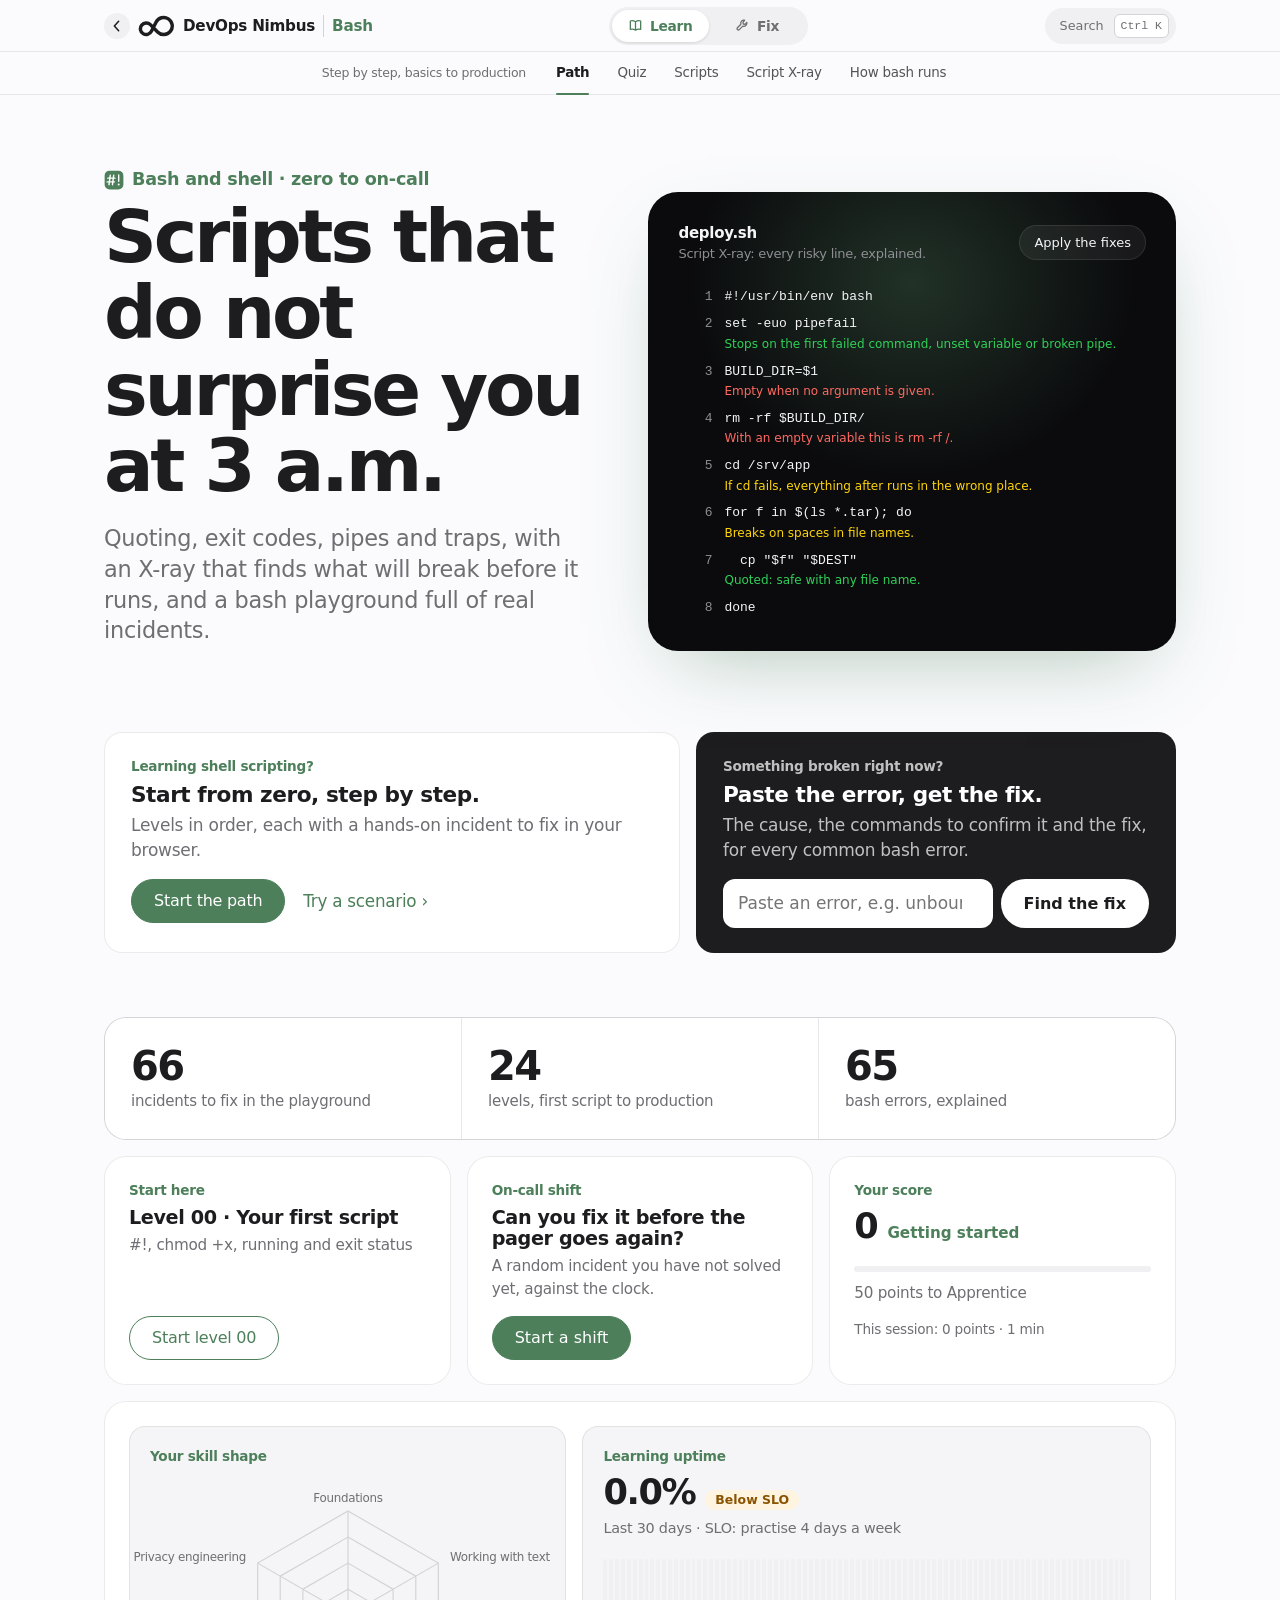
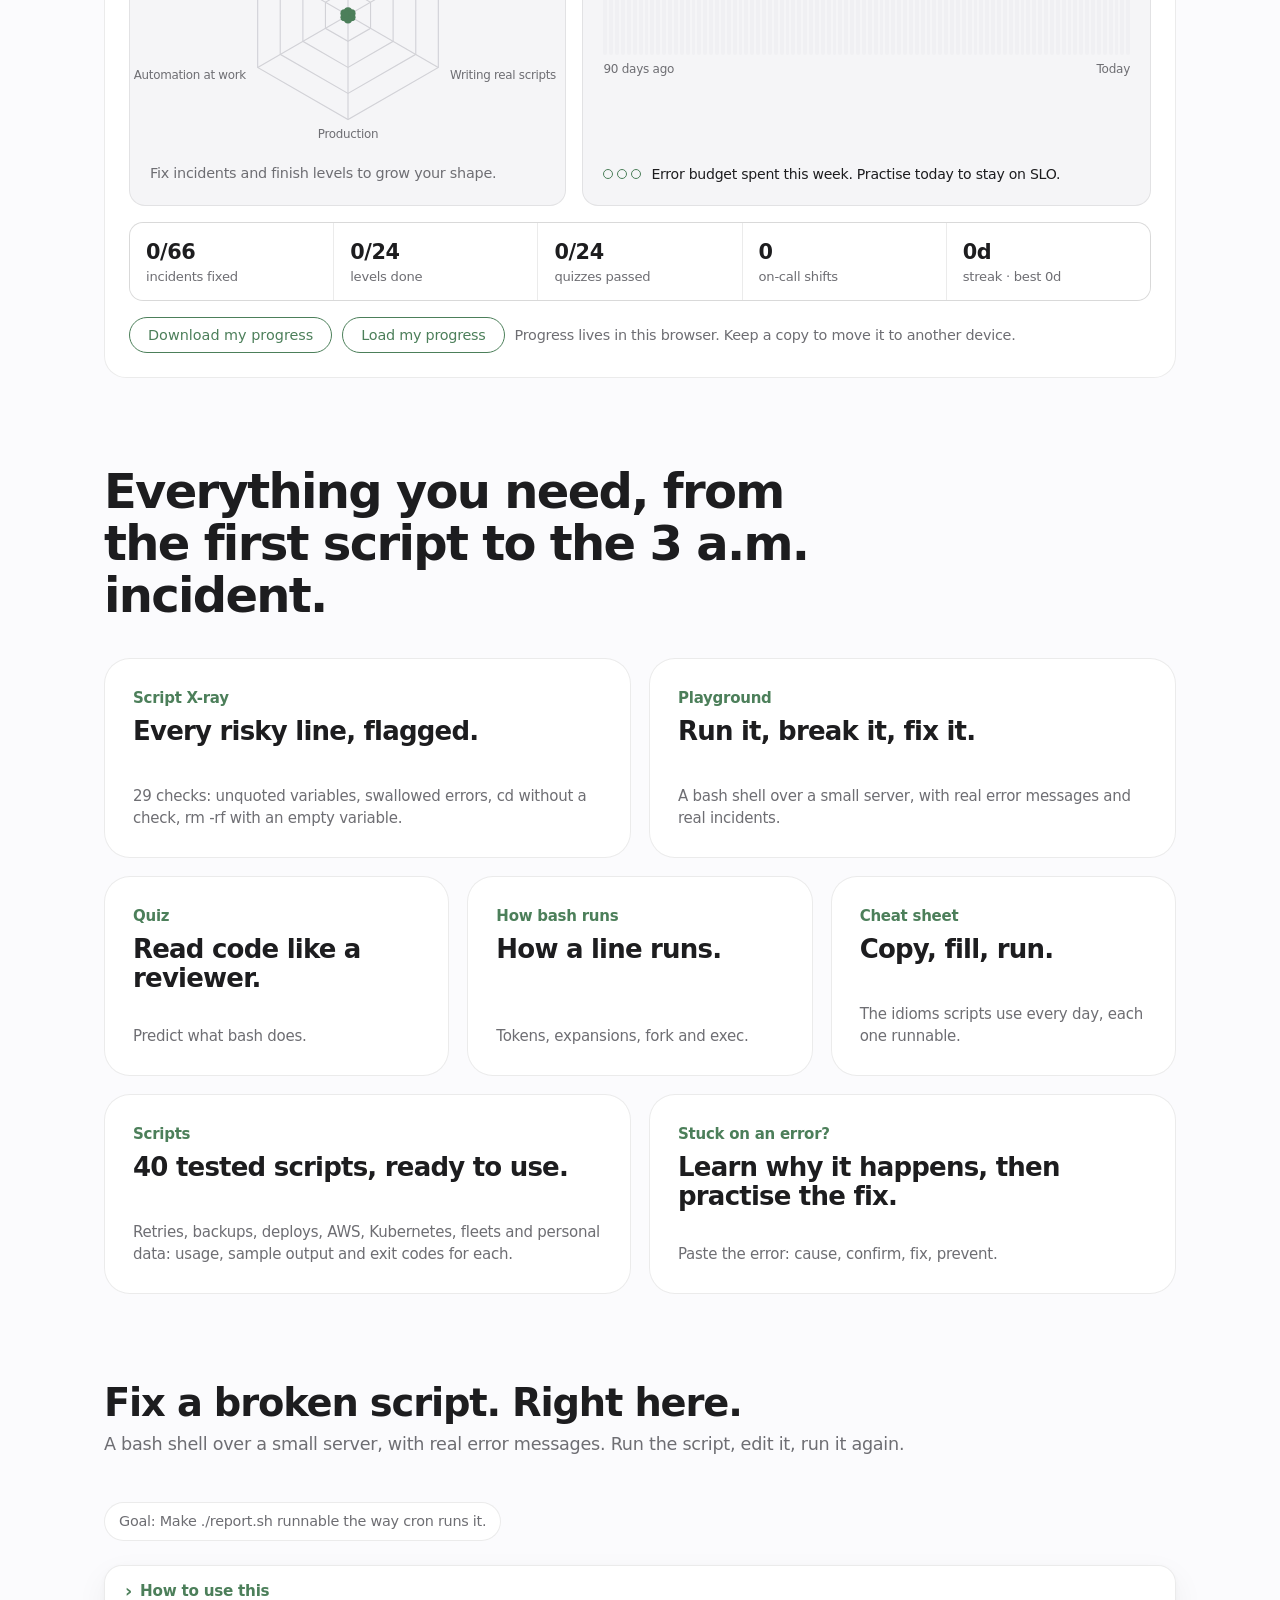
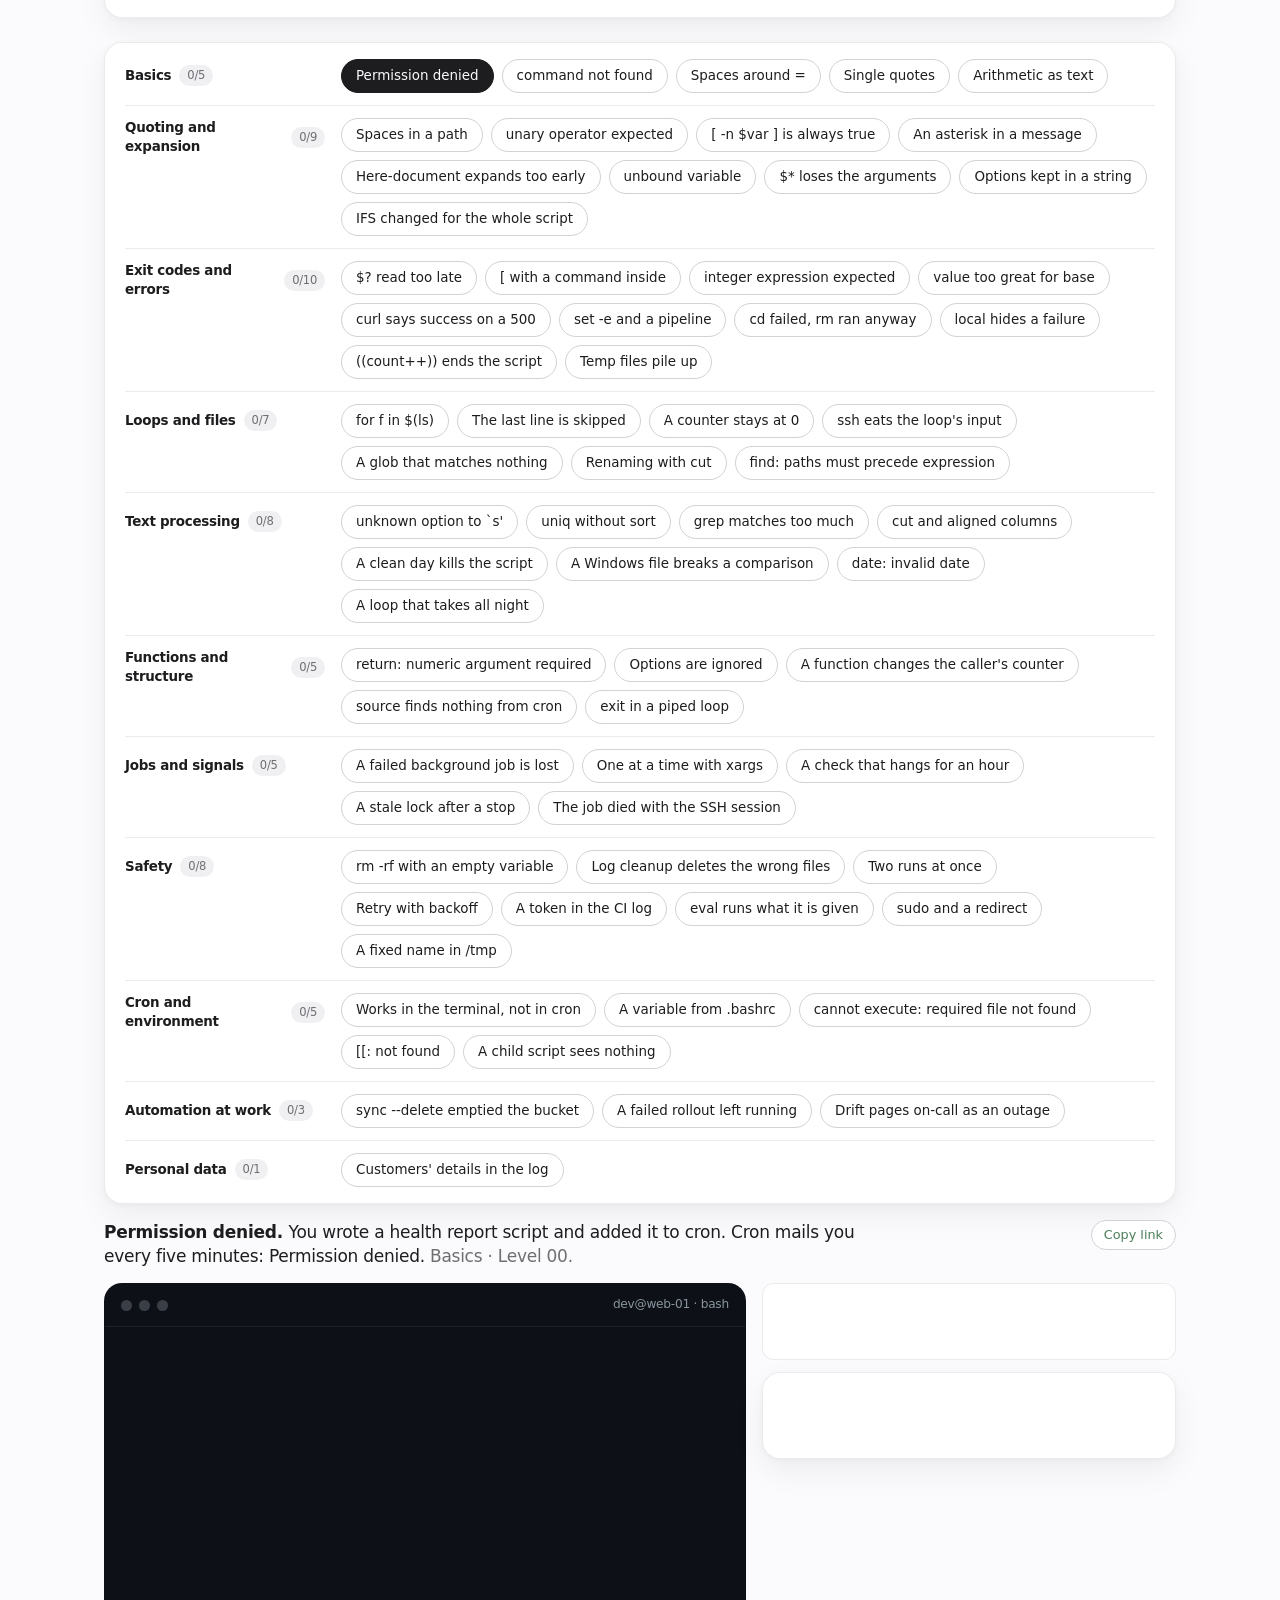
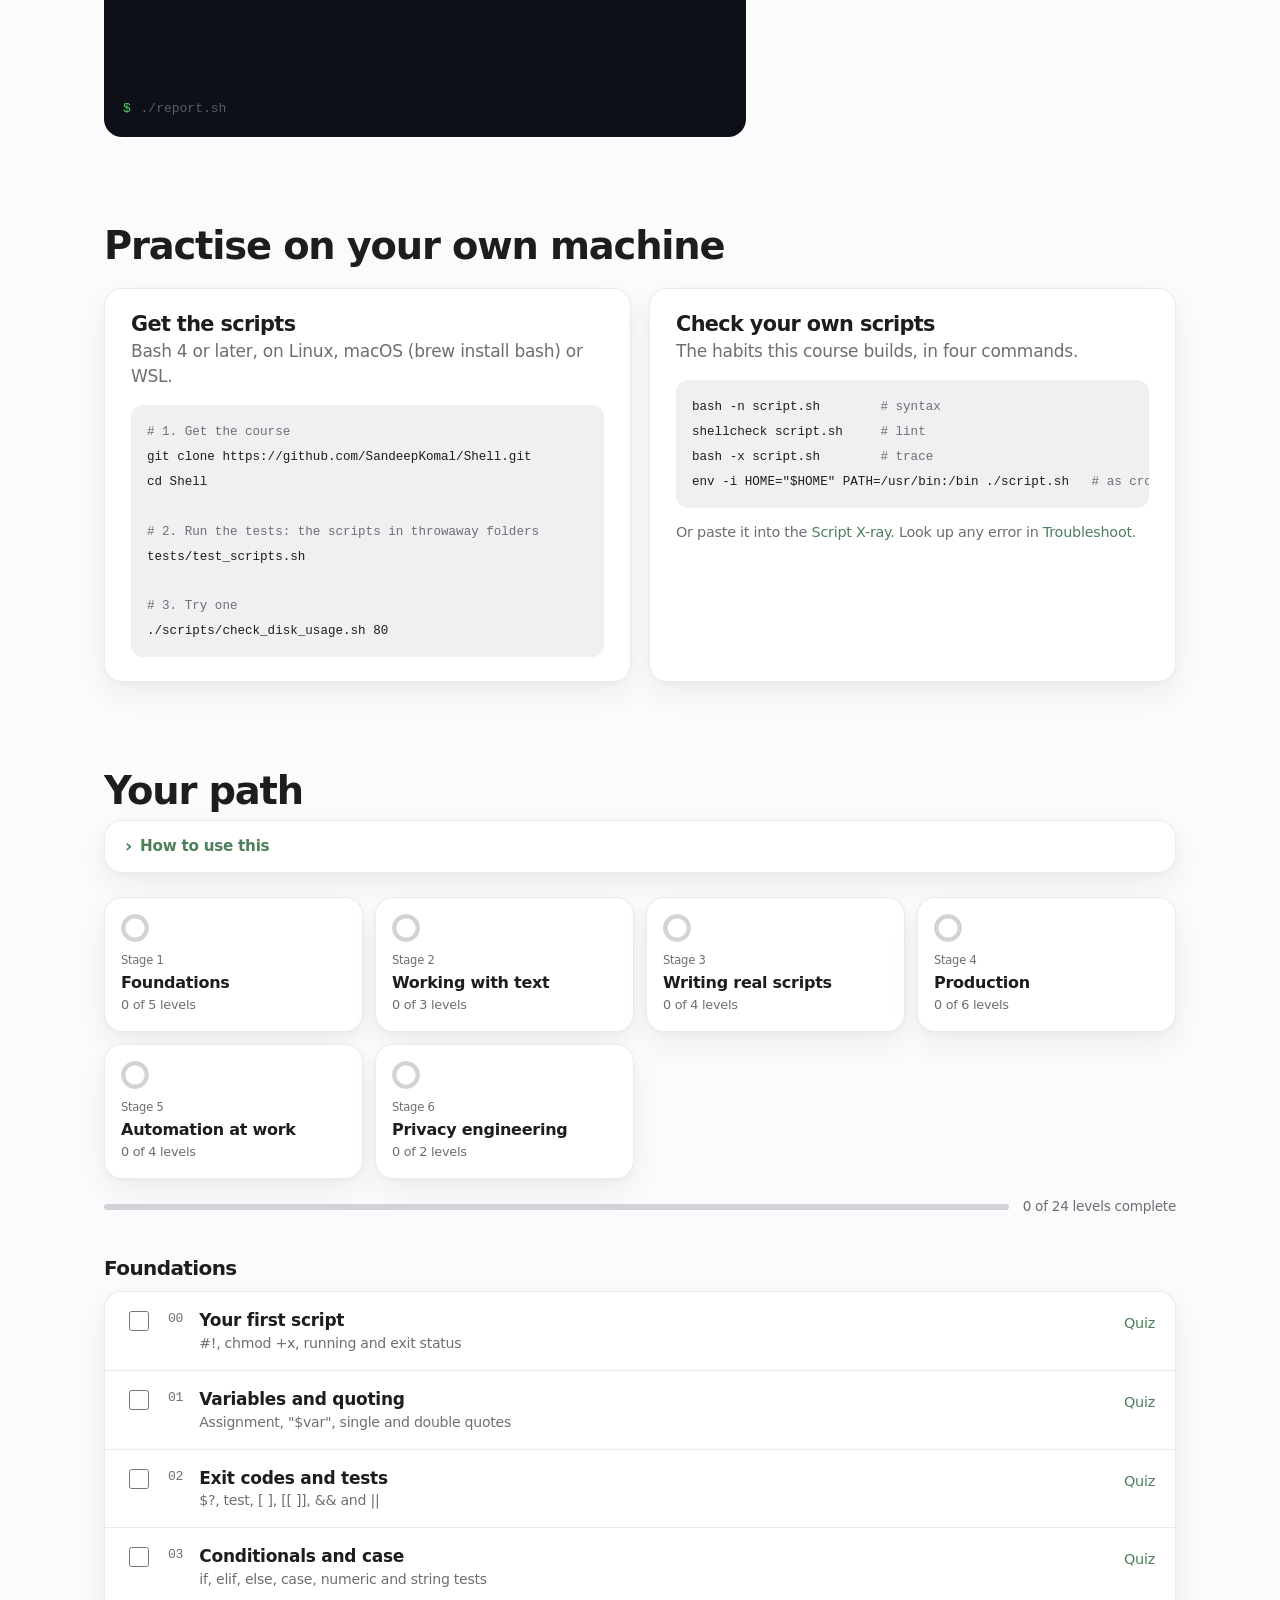
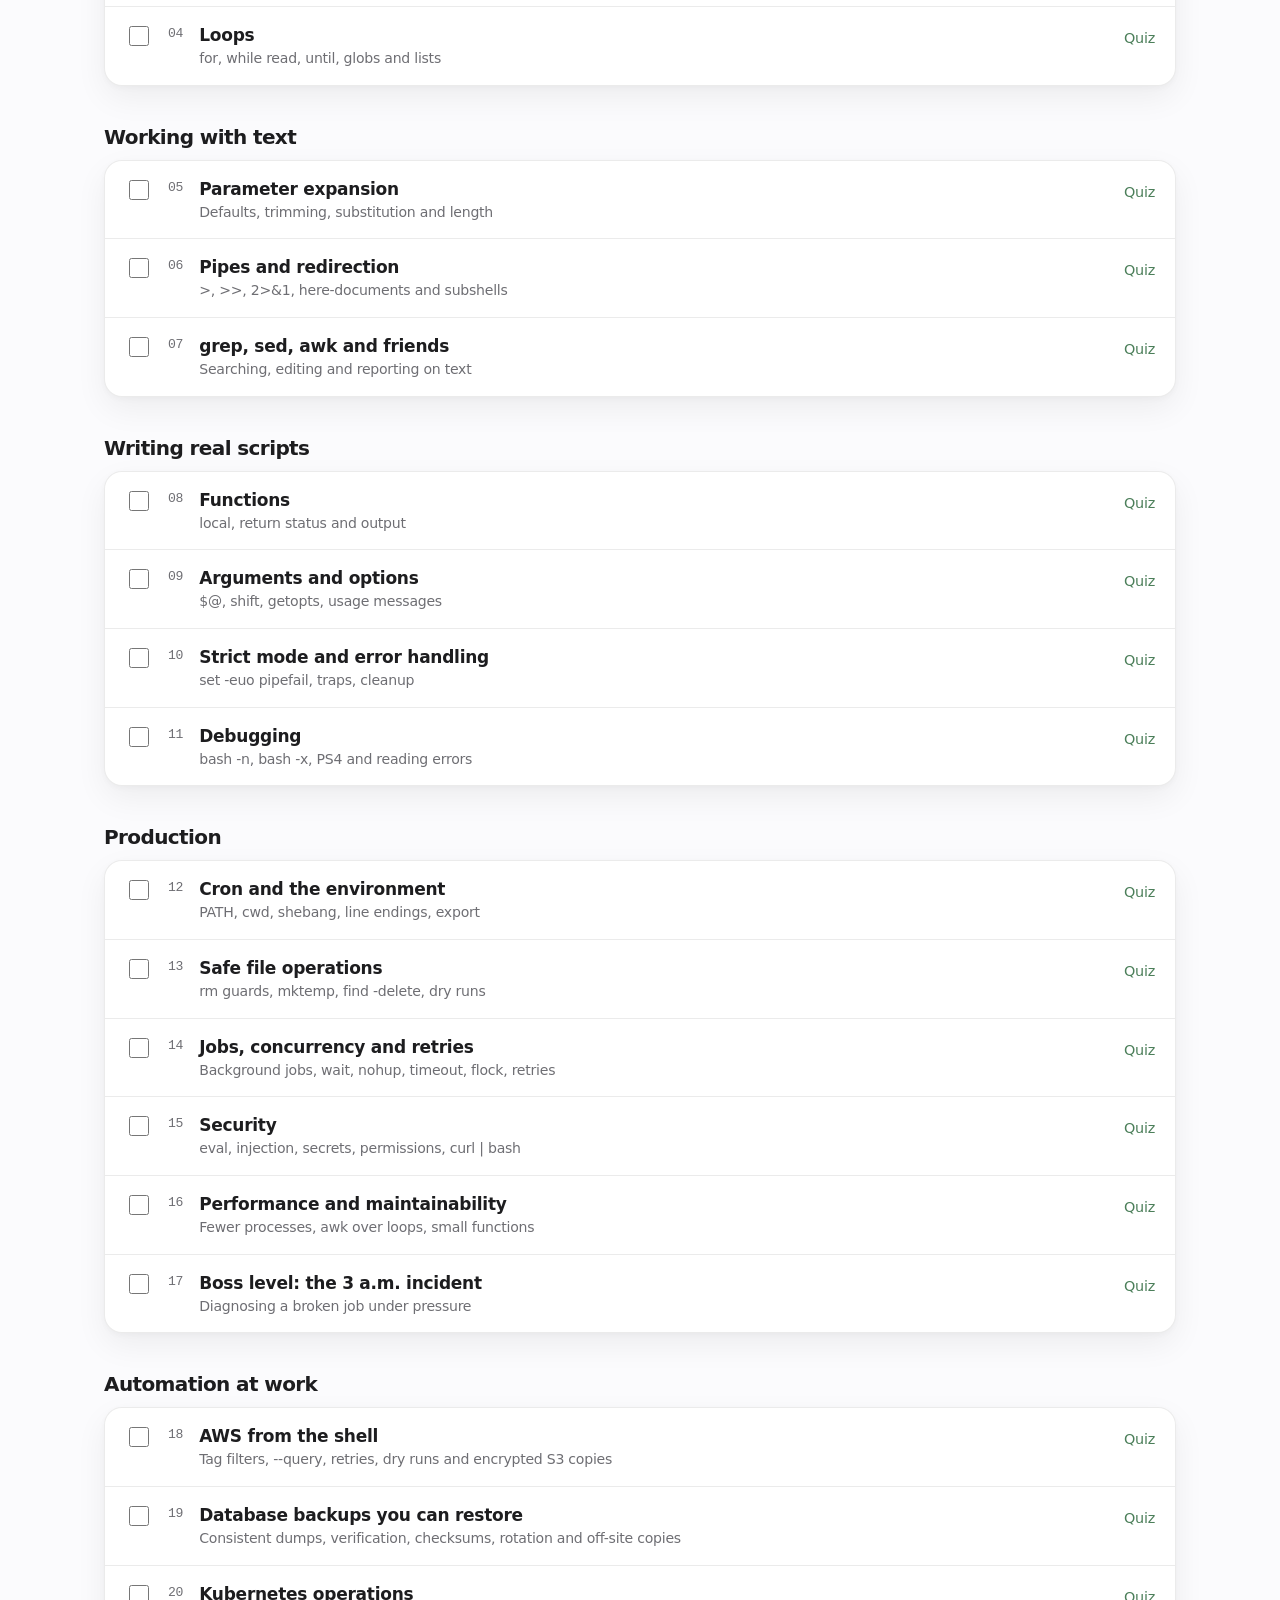
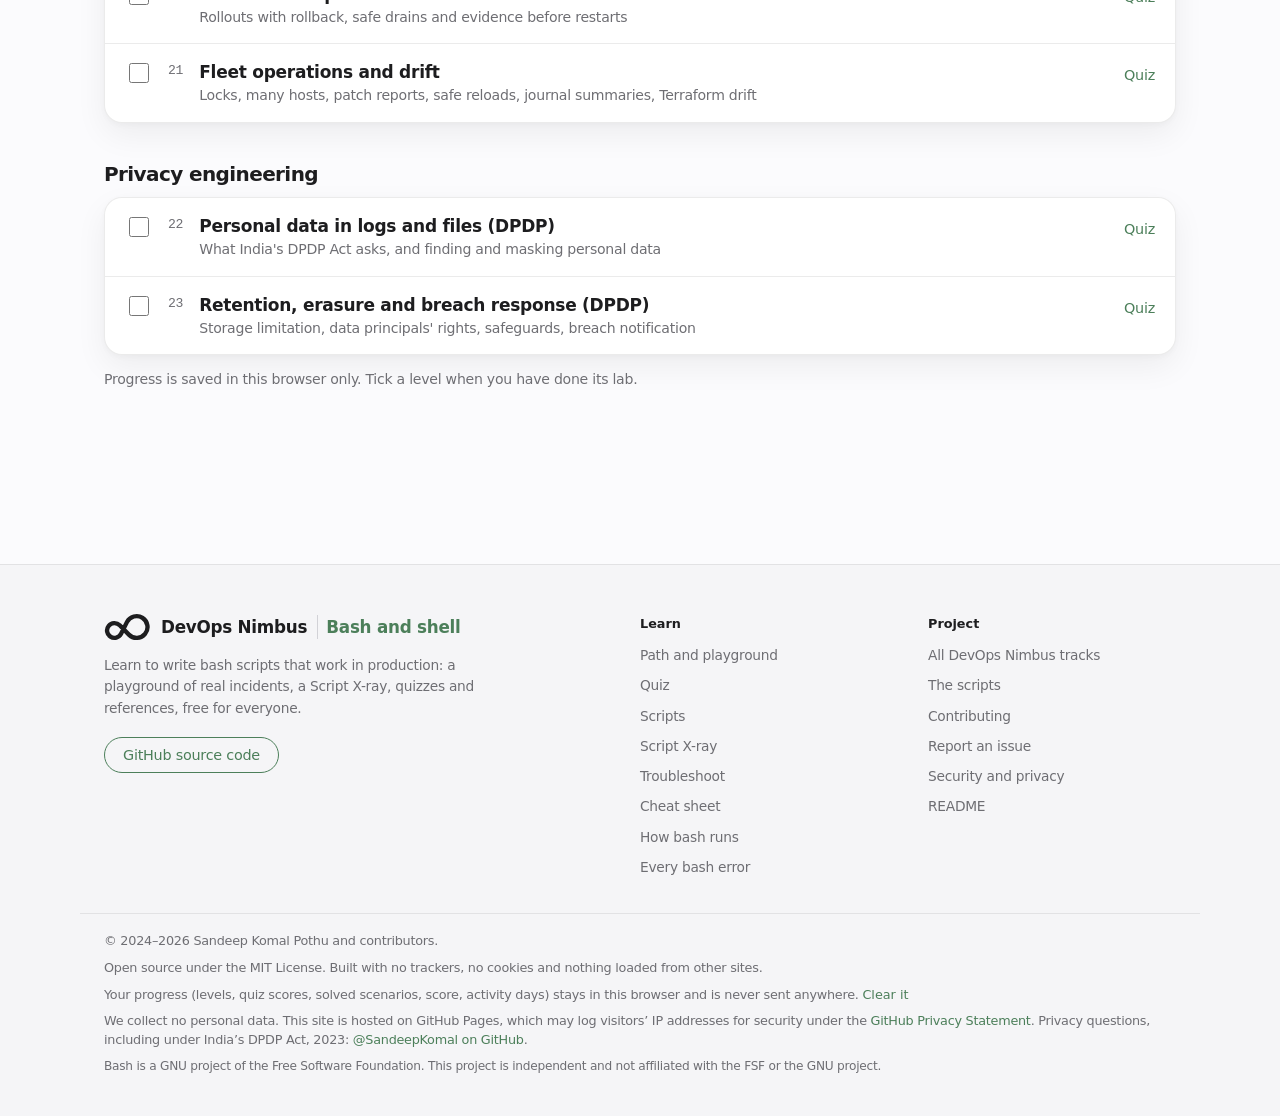
==== commit e7ea6551: "Draw the first screen at once and load heavy features in the background The page ran 12 scripts (abo" ====
--- a/site/index.html
+++ b/site/index.html
@@ -13,6 +13,11 @@
   <link rel="canonical" href="https://sandeepkomal.github.io/Shell/">
   <title>Bash and shell · DevOps Nimbus</title>
   <link rel="stylesheet" href="style.css">
+  <link rel="preload" href="data.js" as="script">
+  <link rel="preload" href="scenario-index.js" as="script">
+  <link rel="preload" href="search.js" as="script">
+  <link rel="preload" href="app.js" as="script">
+  <link rel="preload" href="engage.js" as="script">
   <link rel="icon" href="favicon.svg" type="image/svg+xml">
 </head>
 <body>
@@ -303,17 +308,11 @@
     <p class="palette-foot muted"><kbd>↑</kbd> <kbd>↓</kbd> to move · <kbd>Enter</kbd> to open · <kbd>Esc</kbd> to close</p>
   </dialog>
 
+  <!-- Only what the first screen needs; app.js loads the playground, X-ray, quiz bank and "How bash runs" after it. -->
   <script src="data.js"></script>
-  <script src="quiz-bank.js"></script>
-  <script src="bash.js"></script>
-  <script src="builtins.js"></script>
-  <script src="coreutils.js"></script>
-  <script src="scenarios.js"></script>
-  <script src="xray.js"></script>
+  <script src="scenario-index.js"></script>
   <script src="search.js"></script>
   <script src="app.js"></script>
-  <script src="playground.js"></script>
-  <script src="architecture.js"></script>
   <script src="engage.js"></script>
 </body>
 </html>
--- a/site/style.css
+++ b/site/style.css
@@ -139,6 +139,10 @@
 .toggle { border: 1px solid var(--stage-line); background: rgba(255, 255, 255, .06); color: var(--stage-text); border-radius: 99px; padding: 7px 14px; font-size: 13px; cursor: pointer; transition: background .2s, border-color .2s; white-space: nowrap; }
 .toggle:hover, .toggle[aria-pressed="true"] { border-color: var(--stage-accent); background: color-mix(in srgb, var(--stage-accent) 18%, transparent); }
 .stage-code { font-size: 13px; line-height: 1.65; }
+/* Held open until app.js draws the script, so the hero does not move when it arrives. */
+.stage-code:empty { min-height: 338px; }
+@media (max-width: 760px) { .stage-code:empty { min-height: 325px; } }
+@media (max-width: 480px) { .stage-code:empty { min-height: 365px; } }
 .stage-code > div { display: grid; grid-template-columns: 26px minmax(0, 1fr); gap: 0 12px; padding: 3px 8px; border-radius: 8px; transition: background .2s; }
 .stage-code > div:hover { background: rgba(255, 255, 255, .06); }
 .stage-code .n { color: var(--stage-muted); text-align: right; }
@@ -405,6 +409,12 @@
 .pg-file.main span { font-weight: 600; color: var(--accent); }
 .pg-file .acts { display: flex; gap: 6px; flex: none; }
 .pg-try { display: flex; flex-wrap: wrap; gap: 8px; align-items: center; }
+/* Held open until the playground script fills them, so the page below does not move. */
+.pg-check:empty { min-height: 77px; }
+.pg-files:empty { min-height: 87px; }
+.pg-try:empty { min-height: 32px; }
+.arch:empty { min-height: 480px; }
+@media (max-width: 480px) { .pg-check:empty { min-height: 99px; } .pg-files:empty { min-height: 95px; } .pg-try:empty { min-height: 72px; } }
 .pg-try .chip { font-family: var(--mono); font-size: .76rem; padding: 6px 12px; }
 @media (prefers-color-scheme: dark) {
   .pg-check .dot { color: #000; }
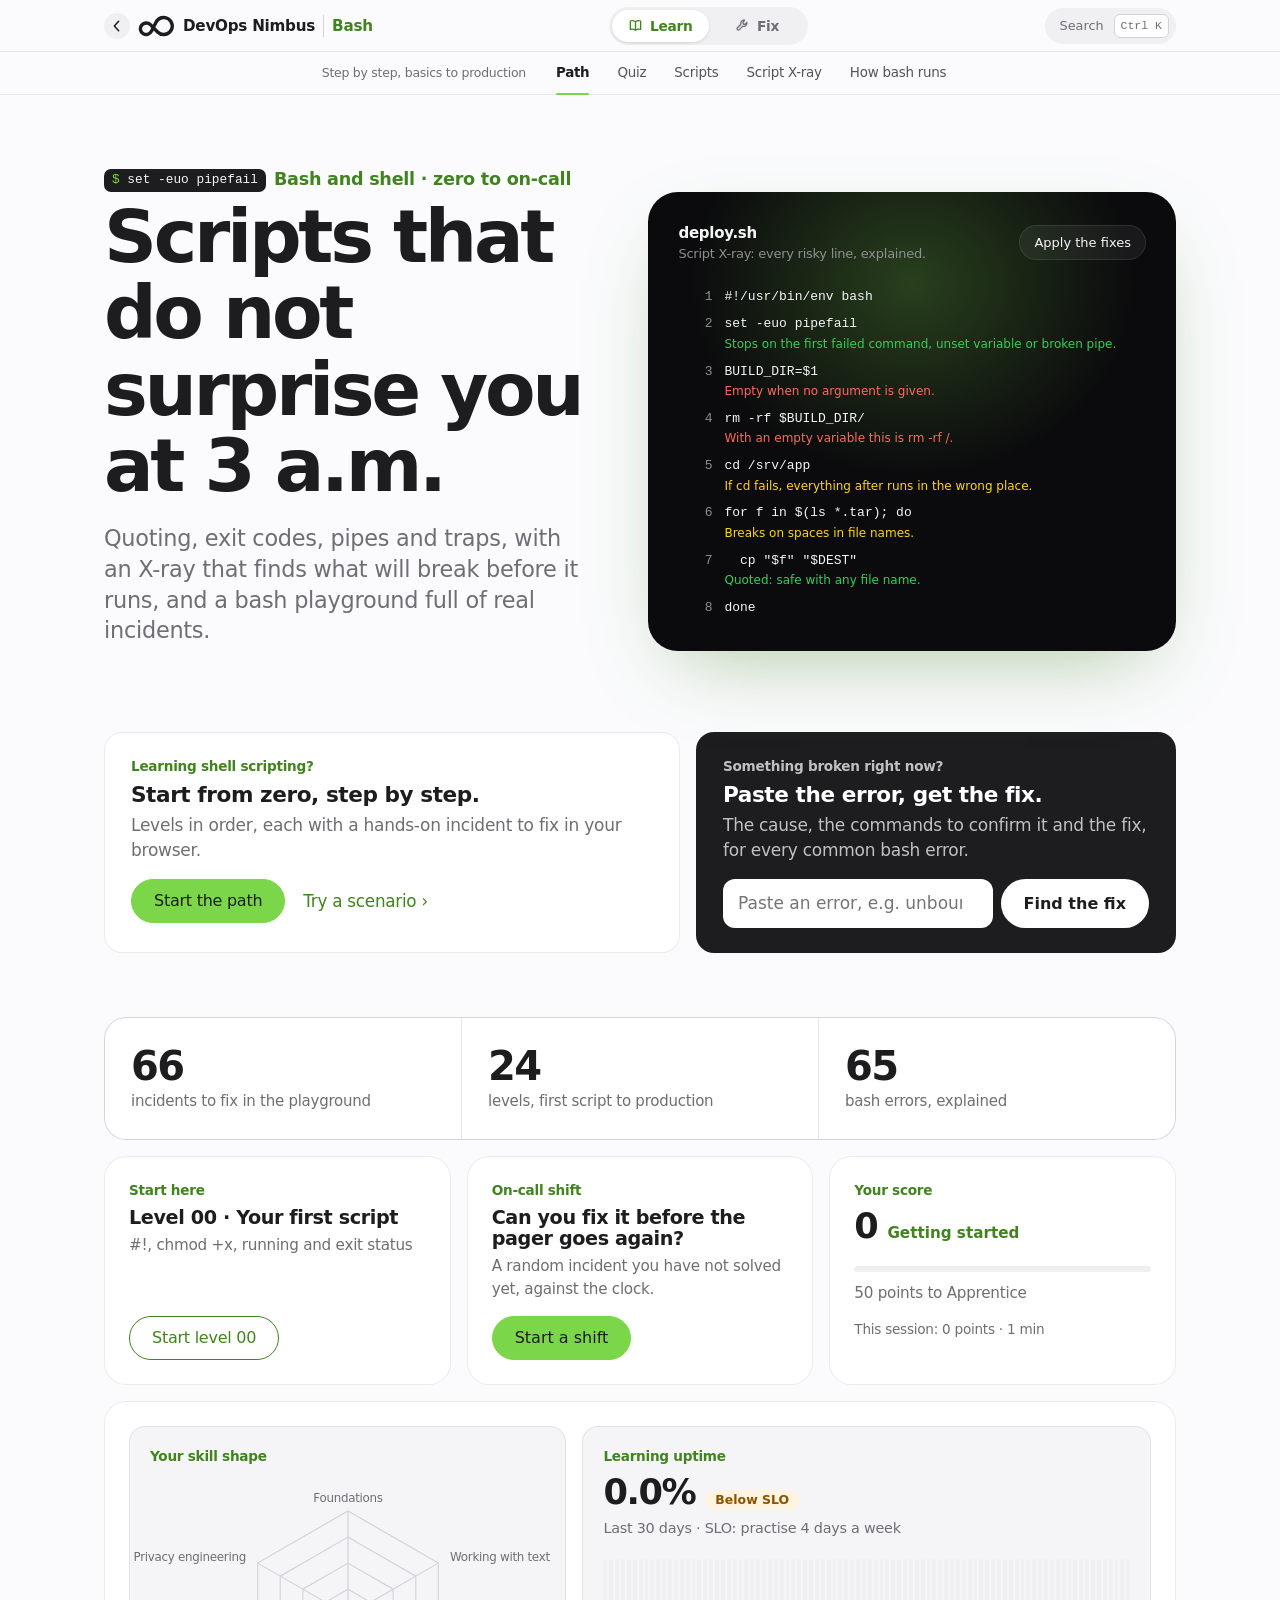
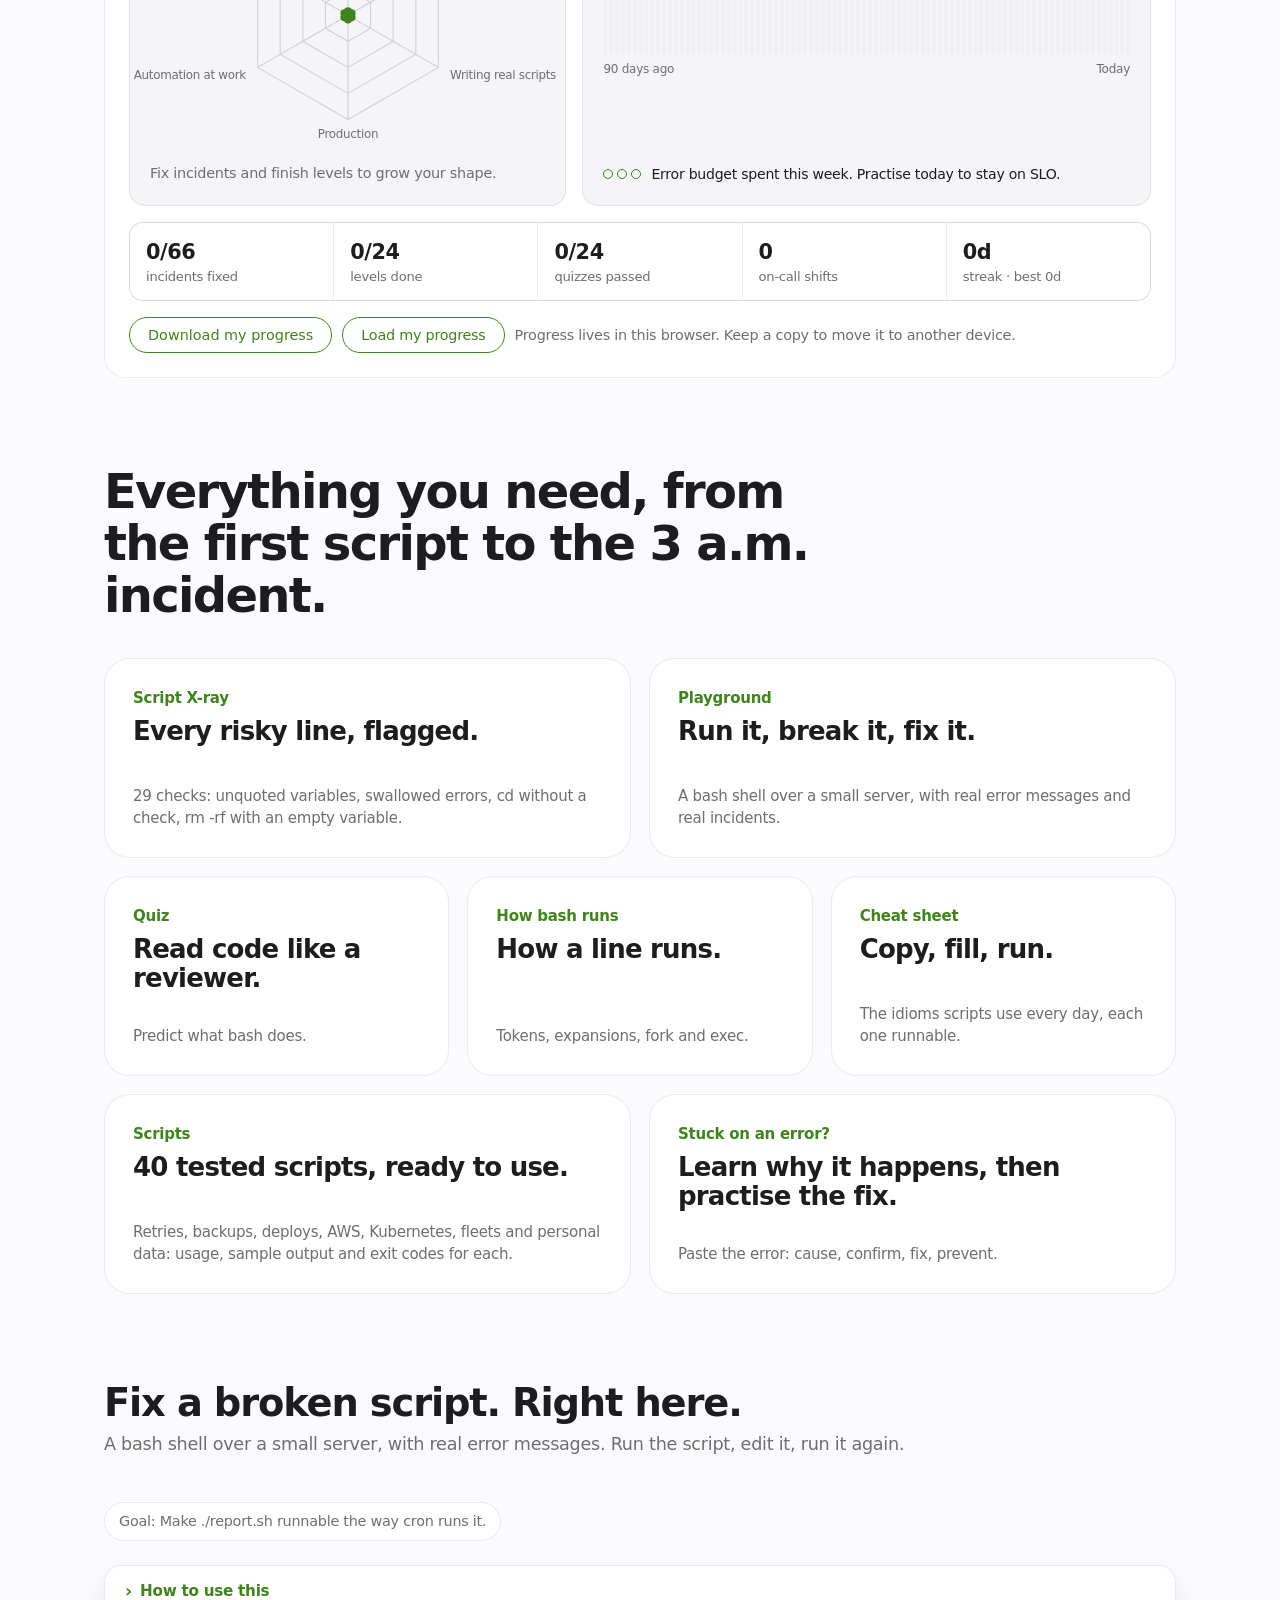
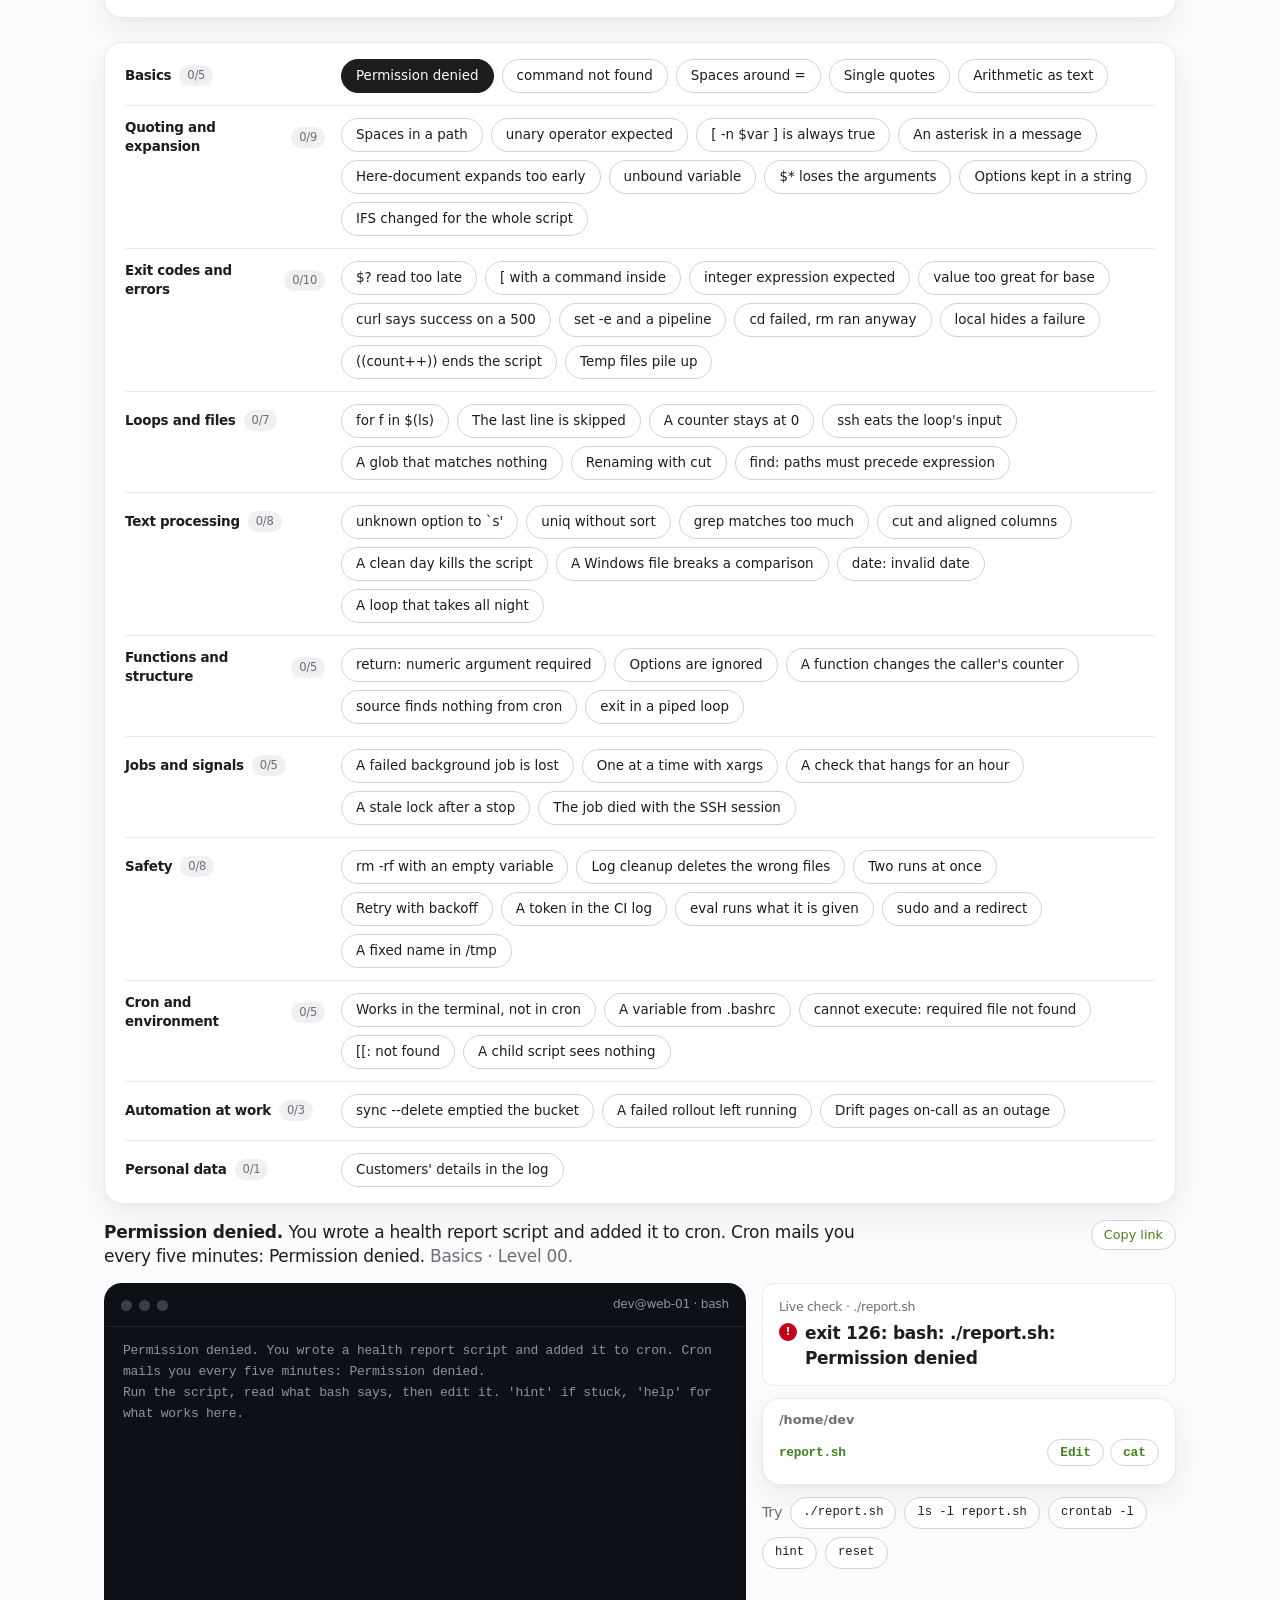
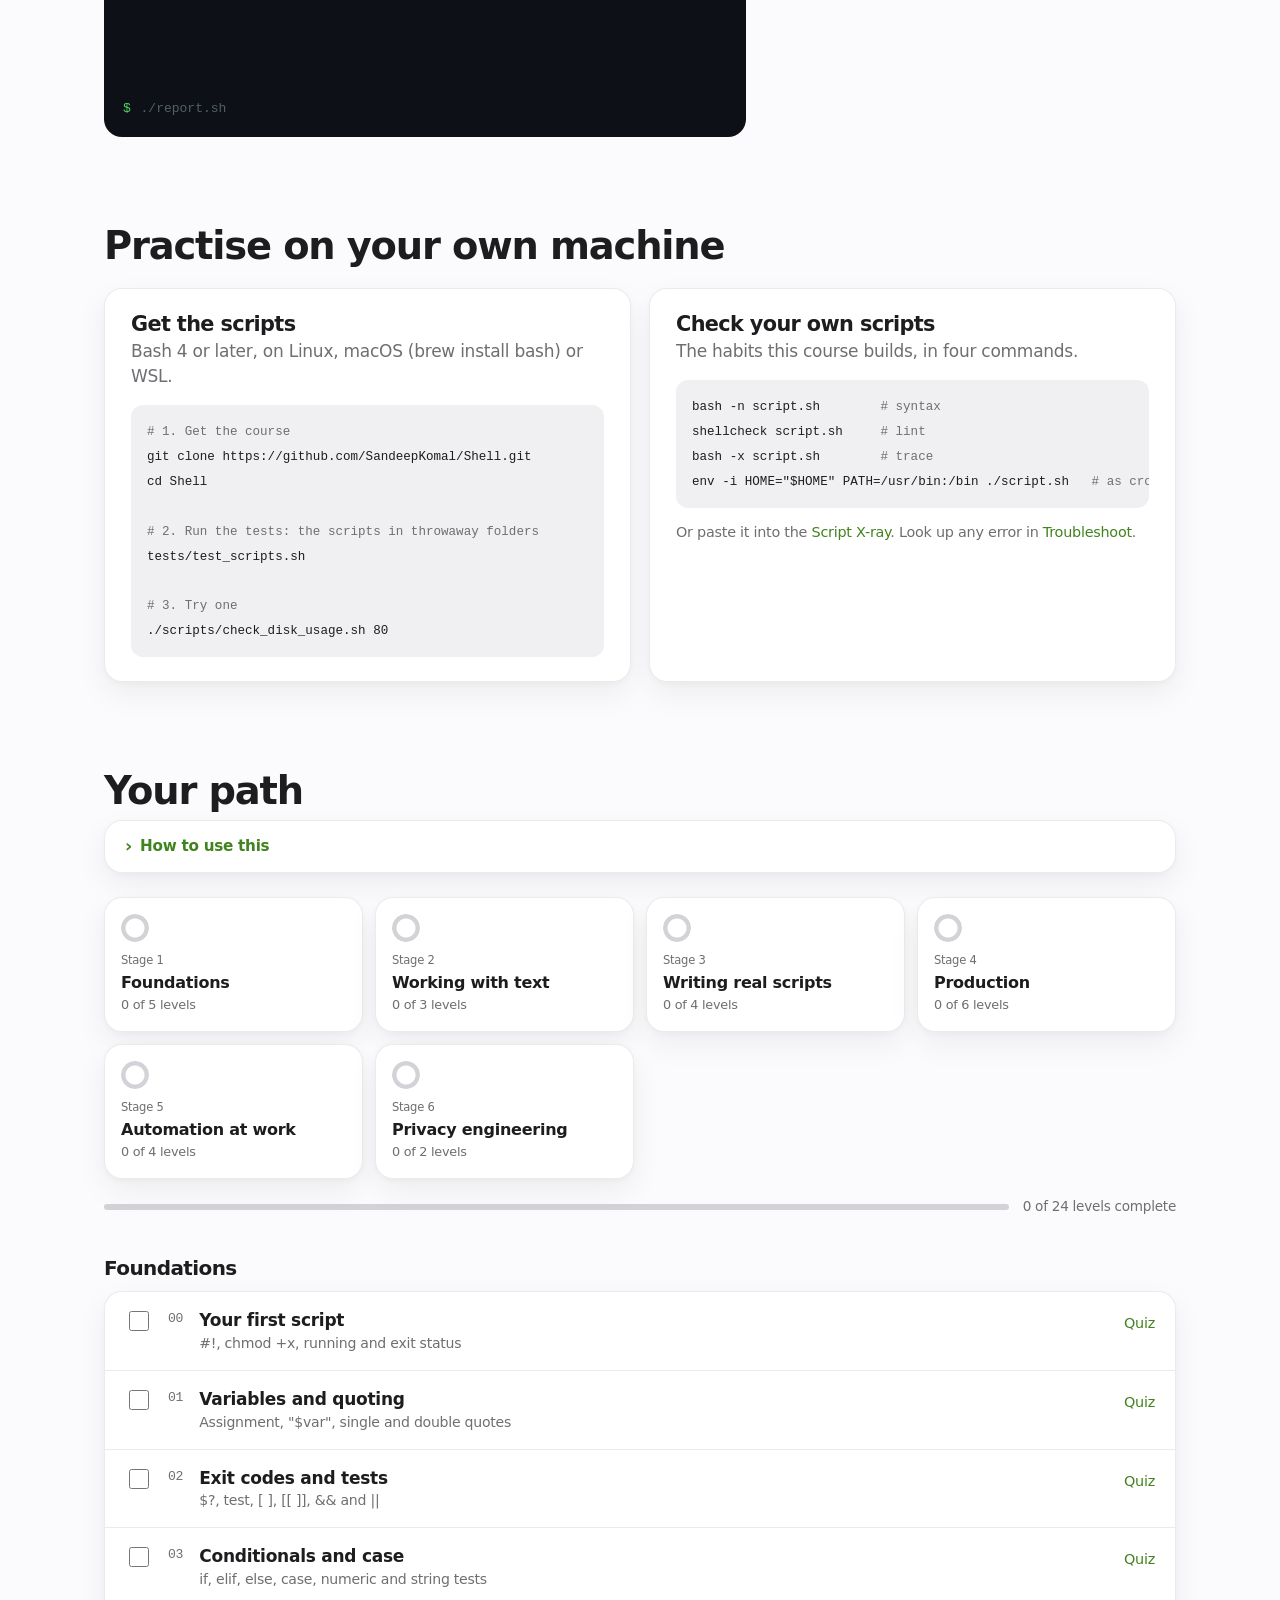
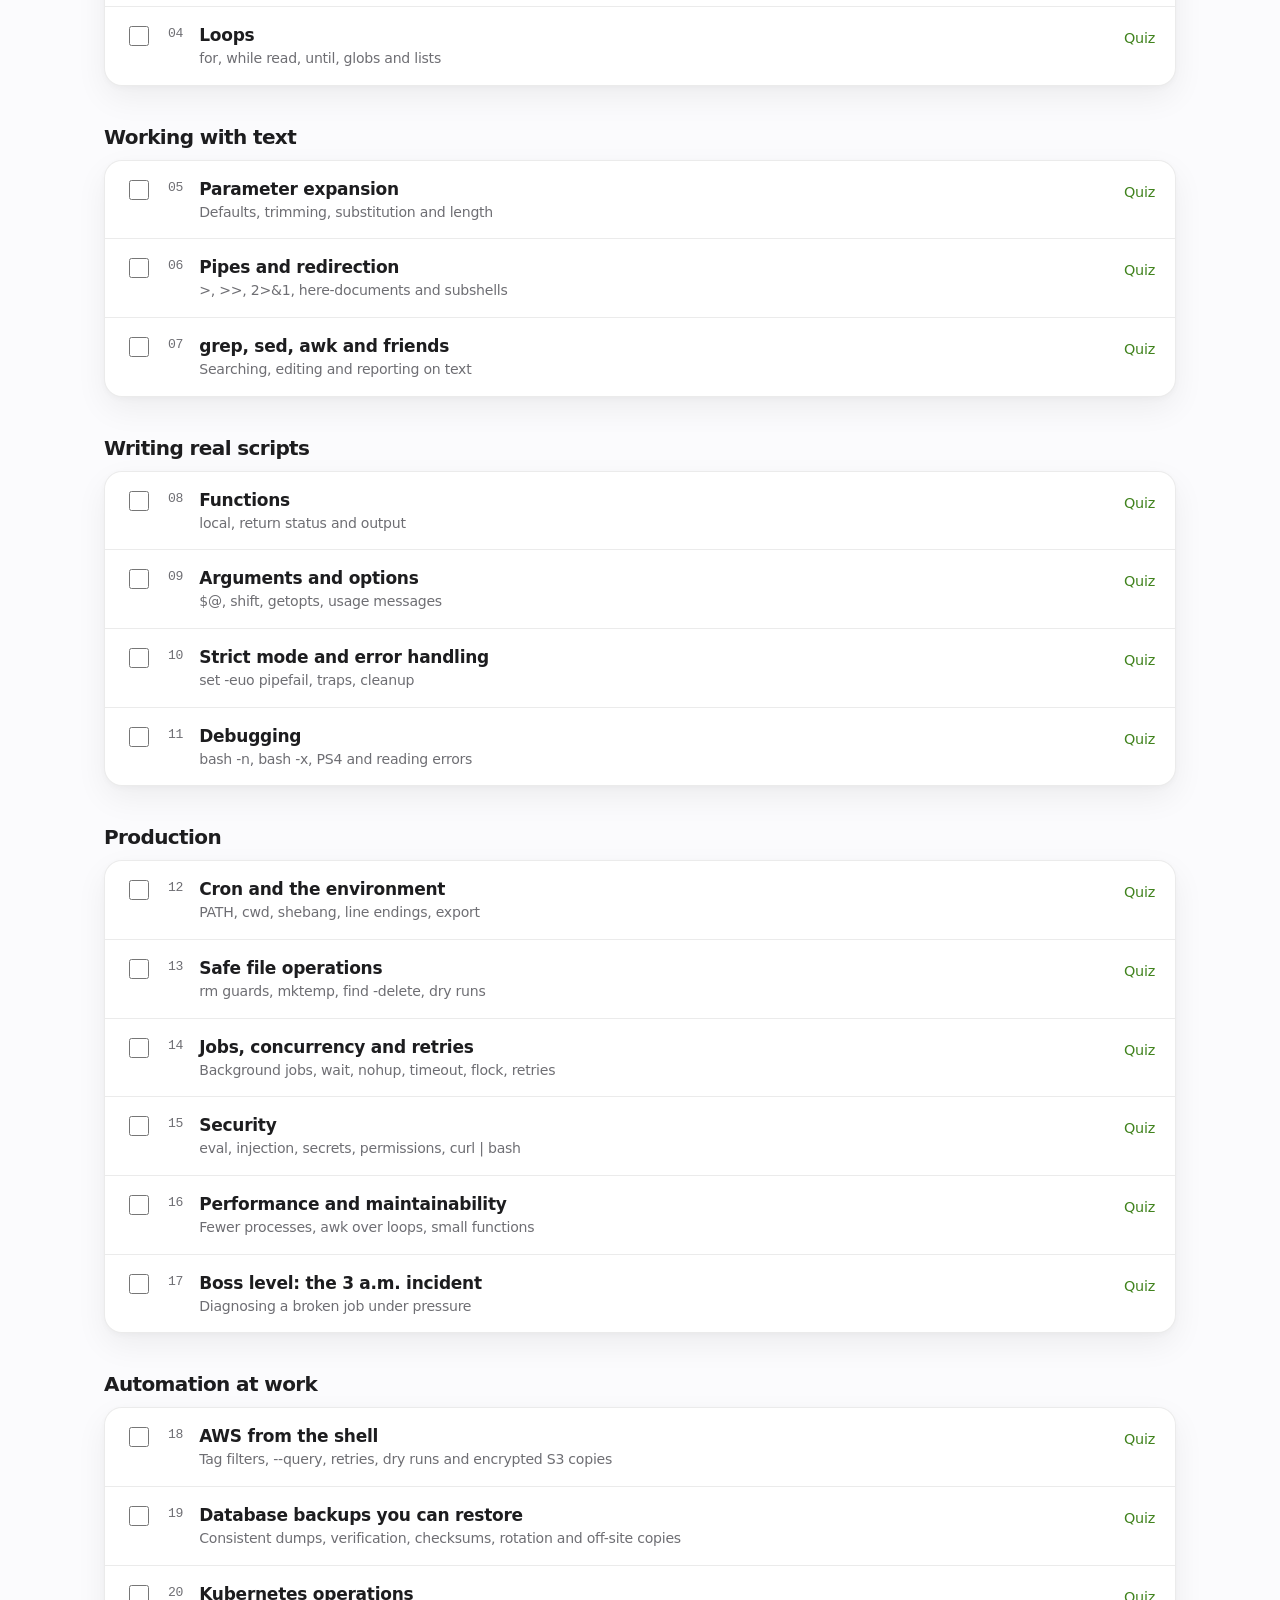
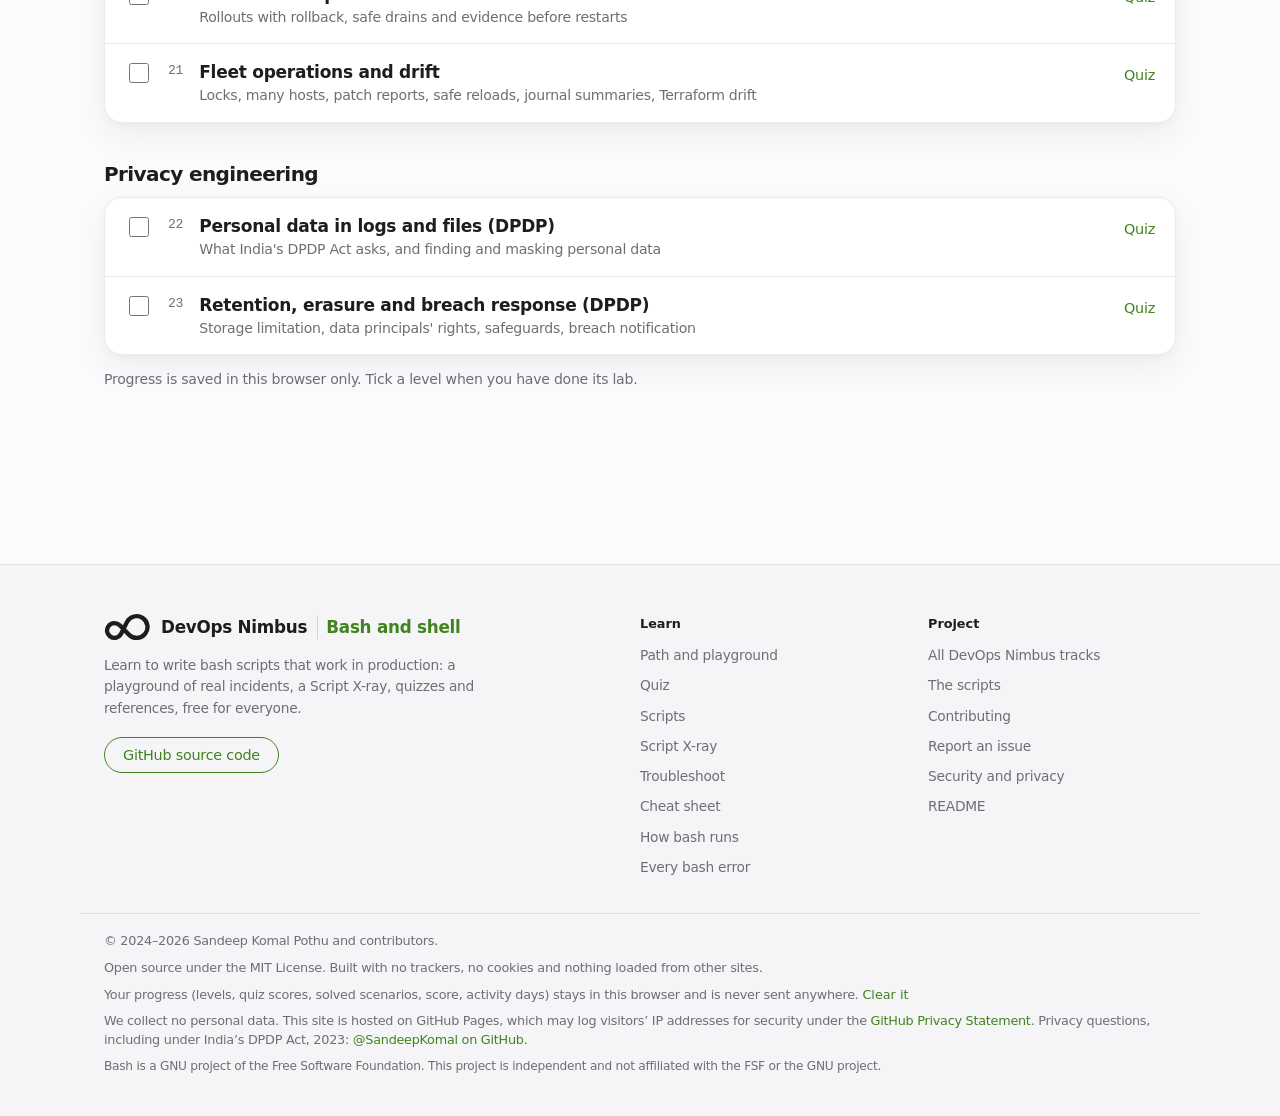
==== commit 1d726a22: "Use the track's journey-dot colour and a command chip instead of a logo The logo in the header was n" ====
--- a/site/index.html
+++ b/site/index.html
@@ -58,7 +58,7 @@
       <div class="hero">
         <div class="wrap hero-grid">
           <div class="hero-text">
-            <p class="eyebrow"><img class="eyebrow-logo" src="logo.svg" alt="" width="20" height="20">Bash and shell · zero to on-call</p>
+            <p class="eyebrow"><code class="eyebrow-cmd" aria-hidden="true"><span>$</span> set -euo pipefail</code>Bash and shell · zero to on-call</p>
             <h1>Scripts that do not surprise you at 3 a.m.</h1>
             <p class="sub">Quoting, exit codes, pipes and traps, with an X-ray that finds what will break before it runs, and a bash playground full of real incidents.</p>
           </div>
--- a/site/style.css
+++ b/site/style.css
@@ -8,11 +8,11 @@
   --muted: #6e6e73;
   --line: #d2d2d7;
   --hair: rgba(0, 0, 0, .08);
-  --accent: #4c7f5a;
-  --accent-hover: #3d6548;
-  --accent-2: #4c7f5a;
-  --stage-accent: #5f9f71; /* the dark stage keeps the dark-mode accent */
-  --accent-soft: #d8f1e2;
+  --accent: #41831e; --accent-fill: #7bd64a; --accent-fill-hover: #6cbc41; --on-fill: #1d1d1f;
+  --accent-hover: #376f1a;
+  --accent-2: #41831e;
+  --stage-accent: #7bd64a; /* the dark stage keeps the dark-mode accent */
+  --accent-soft: #effae9;
   --on-accent: #ffffff;
   --ok: #1d7a34;
   --ok-soft: #e9f6ec;
@@ -42,10 +42,10 @@
     --muted: #a1a1a6;
     --line: #424245;
     --hair: rgba(255, 255, 255, .1);
-    --accent: #5f9f71;
-    --accent-hover: #78af88;
-    --accent-2: #5f9f71;
-    --accent-soft: #28342d;
+    --accent: #7bd64a; --accent-fill: #7bd64a; --accent-fill-hover: #8fdc65; --on-fill: #000000;
+    --accent-hover: #95de6e;
+    --accent-2: #7bd64a;
+    --accent-soft: #283921;
     --on-accent: #000000;
     --ok: #30d158;
     --ok-soft: #0f2e18;
@@ -127,8 +127,8 @@
 }
 .pill:hover { text-decoration: none; background: var(--accent-soft); }
 .pill:active { transform: scale(.98); }
-.pill.primary { background: var(--accent); color: var(--on-accent); }
-.pill.primary:hover { background: var(--accent-hover); }
+.pill.primary { background: var(--accent-fill); color: var(--on-fill); border-color: var(--accent-fill); }
+.pill.primary:hover { background: var(--accent-fill-hover); border-color: var(--accent-fill); }
 .small-pill { min-height: 36px; padding: 0 18px; font-size: .9rem; }
 
 /* The stage: the signature, deploy.sh under the X-ray, lit by the accent. */
@@ -187,7 +187,7 @@
 .stage-card.complete .ring { background: var(--ok); }
 .progress-row { display: flex; align-items: center; gap: 14px; margin: 6px 0 8px; }
 .bar { flex: 1; height: 6px; background: var(--line); border-radius: 99px; overflow: hidden; }
-.bar span { display: block; height: 100%; width: 0; background: var(--accent); border-radius: 99px; transition: width .5s var(--ease); }
+.bar span { display: block; height: 100%; width: 0; background: var(--accent-fill); border-radius: 99px; transition: width .5s var(--ease); }
 #bar-text { color: var(--muted); font-size: .85rem; white-space: nowrap; }
 .stage-h { font-size: 1.25rem; font-weight: 700; margin: 40px 0 12px; }
 .levels { list-style: none; padding: 0; margin: 0; background: var(--surface); border-radius: var(--radius); box-shadow: var(--shadow); border: 1px solid var(--hair); overflow: hidden; }
@@ -221,7 +221,7 @@
 /* Quiz */
 .score { position: sticky; top: 60px; z-index: 5; background: var(--surface); box-shadow: var(--shadow); border: 1px solid var(--hair); border-radius: var(--radius); padding: 14px 20px; margin-bottom: 18px; display: grid; gap: 10px; font-variant-numeric: tabular-nums; }
 .score .meter { display: block; height: 6px; background: var(--line); border-radius: 99px; overflow: hidden; }
-.score .fill { display: block; height: 100%; width: 0; background: var(--accent); transition: width .35s var(--ease); }
+.score .fill { display: block; height: 100%; width: 0; background: var(--accent-fill); transition: width .35s var(--ease); }
 .score .result { margin: 0; }
 .question { margin-bottom: 16px; }
 .question h3 { font-size: 1.12rem; margin: 0 0 16px; font-weight: 600; line-height: 1.4; letter-spacing: -.015em; }
@@ -410,11 +410,14 @@
 .pg-file .acts { display: flex; gap: 6px; flex: none; }
 .pg-try { display: flex; flex-wrap: wrap; gap: 8px; align-items: center; }
 /* Held open until the playground script fills them, so the page below does not move. */
-.pg-check:empty { min-height: 77px; }
+.pg-check:empty { min-height: 102px; }
 .pg-files:empty { min-height: 87px; }
-.pg-try:empty { min-height: 32px; }
+.pg-try:empty { min-height: 72px; }
 .arch:empty { min-height: 480px; }
-@media (max-width: 480px) { .pg-check:empty { min-height: 99px; } .pg-files:empty { min-height: 95px; } .pg-try:empty { min-height: 72px; } }
+@media (max-width: 960px) { .pg-check:empty { min-height: 77px; } .pg-try:empty { min-height: 32px; } }
+@media (max-width: 760px) { .pg-check:empty { min-height: 76px; } .pg-files:empty { min-height: 95px; } }
+@media (max-width: 550px) { .pg-try:empty { min-height: 72px; } }
+@media (max-width: 435px) { .pg-check:empty { min-height: 99px; } }
 .pg-try .chip { font-family: var(--mono); font-size: .76rem; padding: 6px 12px; }
 @media (prefers-color-scheme: dark) {
   .pg-check .dot { color: #000; }
@@ -434,7 +437,7 @@
 .arch-step:first-child::before { top: 22px; }
 .arch-step:last-child::before { bottom: calc(100% - 22px); }
 .arch-dot { position: relative; z-index: 1; width: 44px; height: 44px; border-radius: 50%; display: grid; place-items: center; background: var(--surface); border: 2px solid var(--line); color: var(--muted); font: 600 .82rem var(--mono); cursor: pointer; transition: border-color .25s, background .25s, color .25s, transform .25s var(--ease); }
-.arch-step.on .arch-dot { background: var(--accent); border-color: var(--accent); color: var(--on-accent); transform: scale(1.06); }
+.arch-step.on .arch-dot { background: var(--accent-fill); border-color: var(--accent-fill); color: var(--on-fill); transform: scale(1.06); }
 .arch-step.past .arch-dot { border-color: var(--accent); color: var(--accent); }
 .arch-card { margin: 0 0 12px; padding: 10px 16px 12px; border-radius: var(--radius-sm); border: 1px solid transparent; cursor: pointer; transition: background .2s, border-color .2s; }
 .arch-card:hover { background: var(--surface); border-color: var(--hair); }
@@ -527,7 +530,7 @@
 .eng-score { display: flex; align-items: baseline; gap: 10px; color: var(--text) !important; font-size: 2.2rem !important; font-weight: 700; letter-spacing: -.04em; line-height: 1.1; }
 .eng-score span { font-size: .95rem; font-weight: 600; letter-spacing: 0; color: var(--accent); }
 .eng-bar { display: block; width: 100%; height: 6px; border-radius: 99px; background: var(--code-bg); overflow: hidden; margin: 4px 0; }
-.eng-bar-fill { display: block; height: 100%; border-radius: inherit; background: var(--accent); }
+.eng-bar-fill { display: block; height: 100%; border-radius: inherit; background: var(--accent-fill); }
 .eng-session { font-size: .85rem !important; font-variant-numeric: tabular-nums; }
 .eng-board { grid-column: 1 / -1; padding: 24px; border-radius: 22px; background: var(--surface); border: 1px solid var(--hair); display: grid; gap: 16px; }
 .eng-panels { display: grid; grid-template-columns: 1fr 1.3fr; gap: 16px; }
@@ -567,12 +570,12 @@
 .eng-msg { margin: 0; font-size: .9rem; color: var(--muted); }
 @media (max-width: 860px) { .engage { grid-template-columns: 1fr; } .eng-panels, .eng-stats { grid-template-columns: 1fr 1fr; } .eng-panels { grid-template-columns: 1fr; } .eng-up:nth-child(-n+60), .eng-90 { display: none; } .eng-30 { display: inline; } .eng-uptime { height: 64px; gap: 3px; } .eng-stats div:last-child { grid-column: 1 / -1; } }
 
-/* DevOps Nimbus brand: the loop mark in the header and footer, the track's own logo in the eyebrow. */
+/* DevOps Nimbus brand: the loop mark in the header and footer, a command chip in the eyebrow. */
 .brand img.mark { width: 37px; }
 .foot-brand .brand img.mark { width: 47px; }
 .brand-track { color: var(--accent); font-weight: 600; padding-left: 8px; border-left: 1px solid var(--line); }
 .eyebrow { display: inline-flex; align-items: center; gap: 8px; }
-.eyebrow-logo { width: 20px; height: 20px; }
+
 .eng-carry { display: flex; align-items: center; gap: 10px; flex-wrap: wrap; }
 .eng-file { position: relative; }
 .eng-file input { position: absolute; inset: 0; opacity: 0; cursor: pointer; }
@@ -600,7 +603,7 @@
 .subnav a { position: relative; padding: 11px 12px; font-size: .84rem; color: var(--text); opacity: .75; text-decoration: none; white-space: nowrap; }
 .subnav a:hover { opacity: 1; text-decoration: none; }
 .subnav a[aria-current="page"] { opacity: 1; font-weight: 600; }
-.subnav a[aria-current="page"]::after { content: ""; position: absolute; left: 12px; right: 12px; bottom: -1px; height: 2px; border-radius: 2px; background: var(--accent); }
+.subnav a[aria-current="page"]::after { content: ""; position: absolute; left: 12px; right: 12px; bottom: -1px; height: 2px; border-radius: 2px; background: var(--accent-fill); }
 [data-mode="fix"] .subnav a[aria-current="page"]::after { background: var(--oncall); }
 @media (max-width: 720px) {
   .top-inner { flex-wrap: wrap; height: auto; gap: 8px 10px; padding-top: 8px; padding-bottom: 8px; }
@@ -651,3 +654,33 @@
 .brand-hub:focus-visible { outline: 2px solid var(--accent); outline-offset: 3px; }
 .sr-only { position: absolute; width: 1px; height: 1px; padding: 0; margin: -1px; overflow: hidden; clip: rect(0 0 0 0); white-space: nowrap; border: 0; }
 @media (prefers-reduced-motion: reduce) { .brand-back { transition: none; } }
+/* Narrow phones: the logo stands for DevOps Nimbus so the header keeps one row. */
+@media (max-width: 440px) { .brand-hub > span:not([class]) { display: none; } }
+
+/* While a feature's code is still arriving, its space shows calm grey lines in the shape it will
+   fill, and the first screen fades in once as one piece. Both stop for reduced motion. */
+.pg-try:empty, main:has(.pg-scenarios:empty) #pg-out:empty, #arch:empty, #quiz-list:empty {
+  border-radius: var(--radius-sm);
+  background: repeating-linear-gradient(to bottom, var(--code-bg) 0 12px, transparent 12px 28px) 0 0 / 100% 100% no-repeat;
+}
+.pg-check:empty, .pg-files:empty { background: var(--surface) repeating-linear-gradient(to bottom, var(--code-bg) 0 12px, transparent 12px 28px) 0 0 / 70% 100% no-repeat; background-origin: content-box; }
+.pg-check:empty, .pg-files:empty, .pg-try:empty, main:has(.pg-scenarios:empty) #pg-out:empty, #arch:empty, #quiz-list:empty { animation: nimbus-skel 1.6s ease-in-out infinite alternate; }
+main:has(.pg-scenarios:empty) #pg-out:empty { background-image: repeating-linear-gradient(to bottom, color-mix(in srgb, #fff 9%, transparent) 0 10px, transparent 10px 24px); background-size: 70% 82px; background-origin: content-box; background-clip: content-box; }
+#quiz-list:empty { min-height: 320px; }
+#arch:empty { min-height: 1594px; border-radius: 0; background: repeating-linear-gradient(to bottom, var(--code-bg) 0 12px, transparent 12px 40px) 104px 160px / min(560px, calc(100% - 104px)) calc(100% - 160px) no-repeat; }
+#arch:empty::before { content: ""; display: block; height: 42px; border-radius: var(--radius-sm); background: var(--code-bg); }
+@media (max-width: 720px) { #arch:empty { background-position: 56px 160px; background-size: calc(100% - 56px) calc(100% - 160px); } }
+@keyframes nimbus-skel { from { opacity: .5; } to { opacity: 1; } }
+#stage-code:not(:empty), #stats:not(:empty), #engage:not(:empty), #bento:not(:empty), #stages:not(:empty), #levels:not(:empty) { animation: nimbus-fade .2s ease-out both; }
+@keyframes nimbus-fade { from { opacity: 0; transform: translateY(4px); } }
+@media (prefers-reduced-motion: reduce) {
+  .pg-check:empty, .pg-files:empty, .pg-try:empty, main:has(.pg-scenarios:empty) #pg-out:empty, #arch:empty, #quiz-list:empty { animation: none; }
+  #stage-code:not(:empty), #stats:not(:empty), #engage:not(:empty), #bento:not(:empty), #stages:not(:empty), #levels:not(:empty) { animation: none; }
+}
+
+/* The eyebrow's command chip stands for the track; the $ takes the track colour. */
+.eyebrow-cmd { font: 500 .8rem/1 ui-monospace, SFMono-Regular, Menlo, Consolas, monospace; background: #1d1d1f; color: #f5f5f7;
+  padding: 5px 8px; border-radius: 7px; white-space: nowrap; }
+.eyebrow-cmd span { color: #7bd64a; }
+.eyebrow:has(.eyebrow-cmd) { display: block; }
+.eyebrow-cmd { display: inline-block; margin-right: 8px; vertical-align: .12em; }
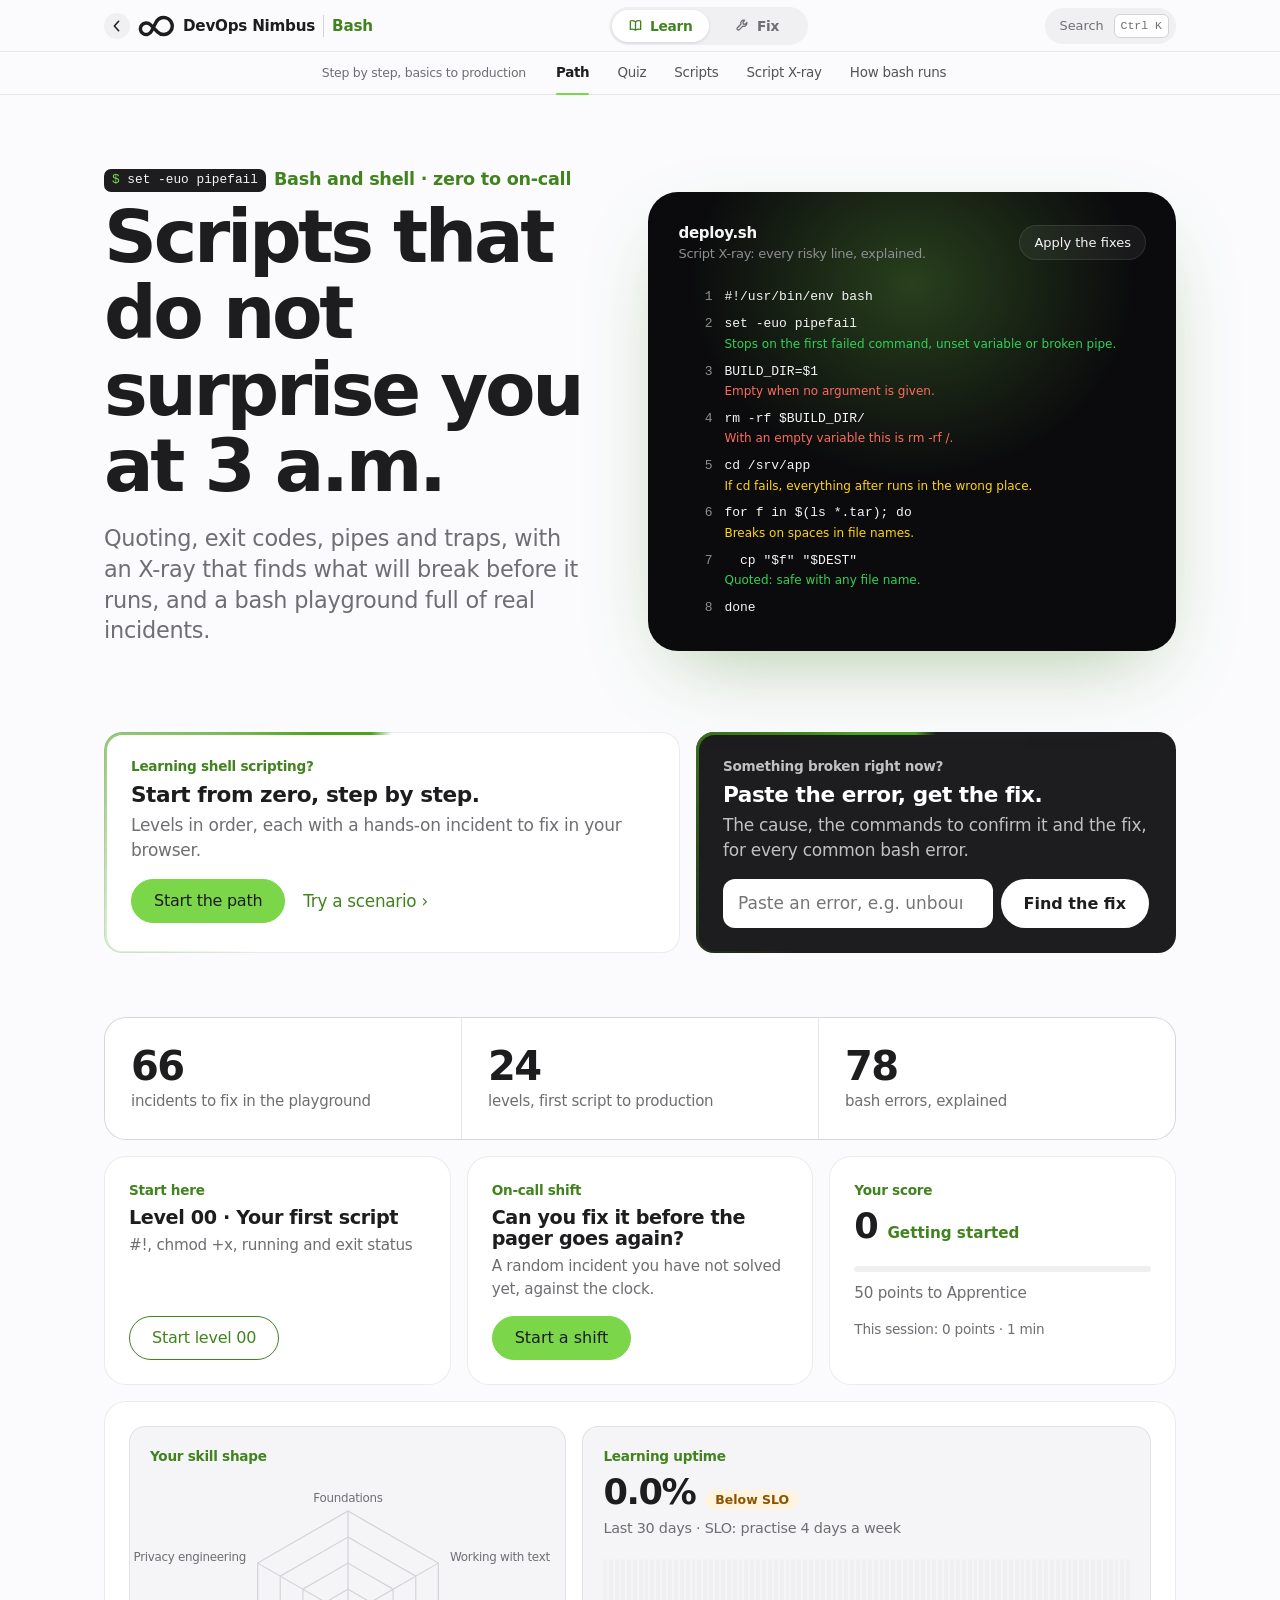
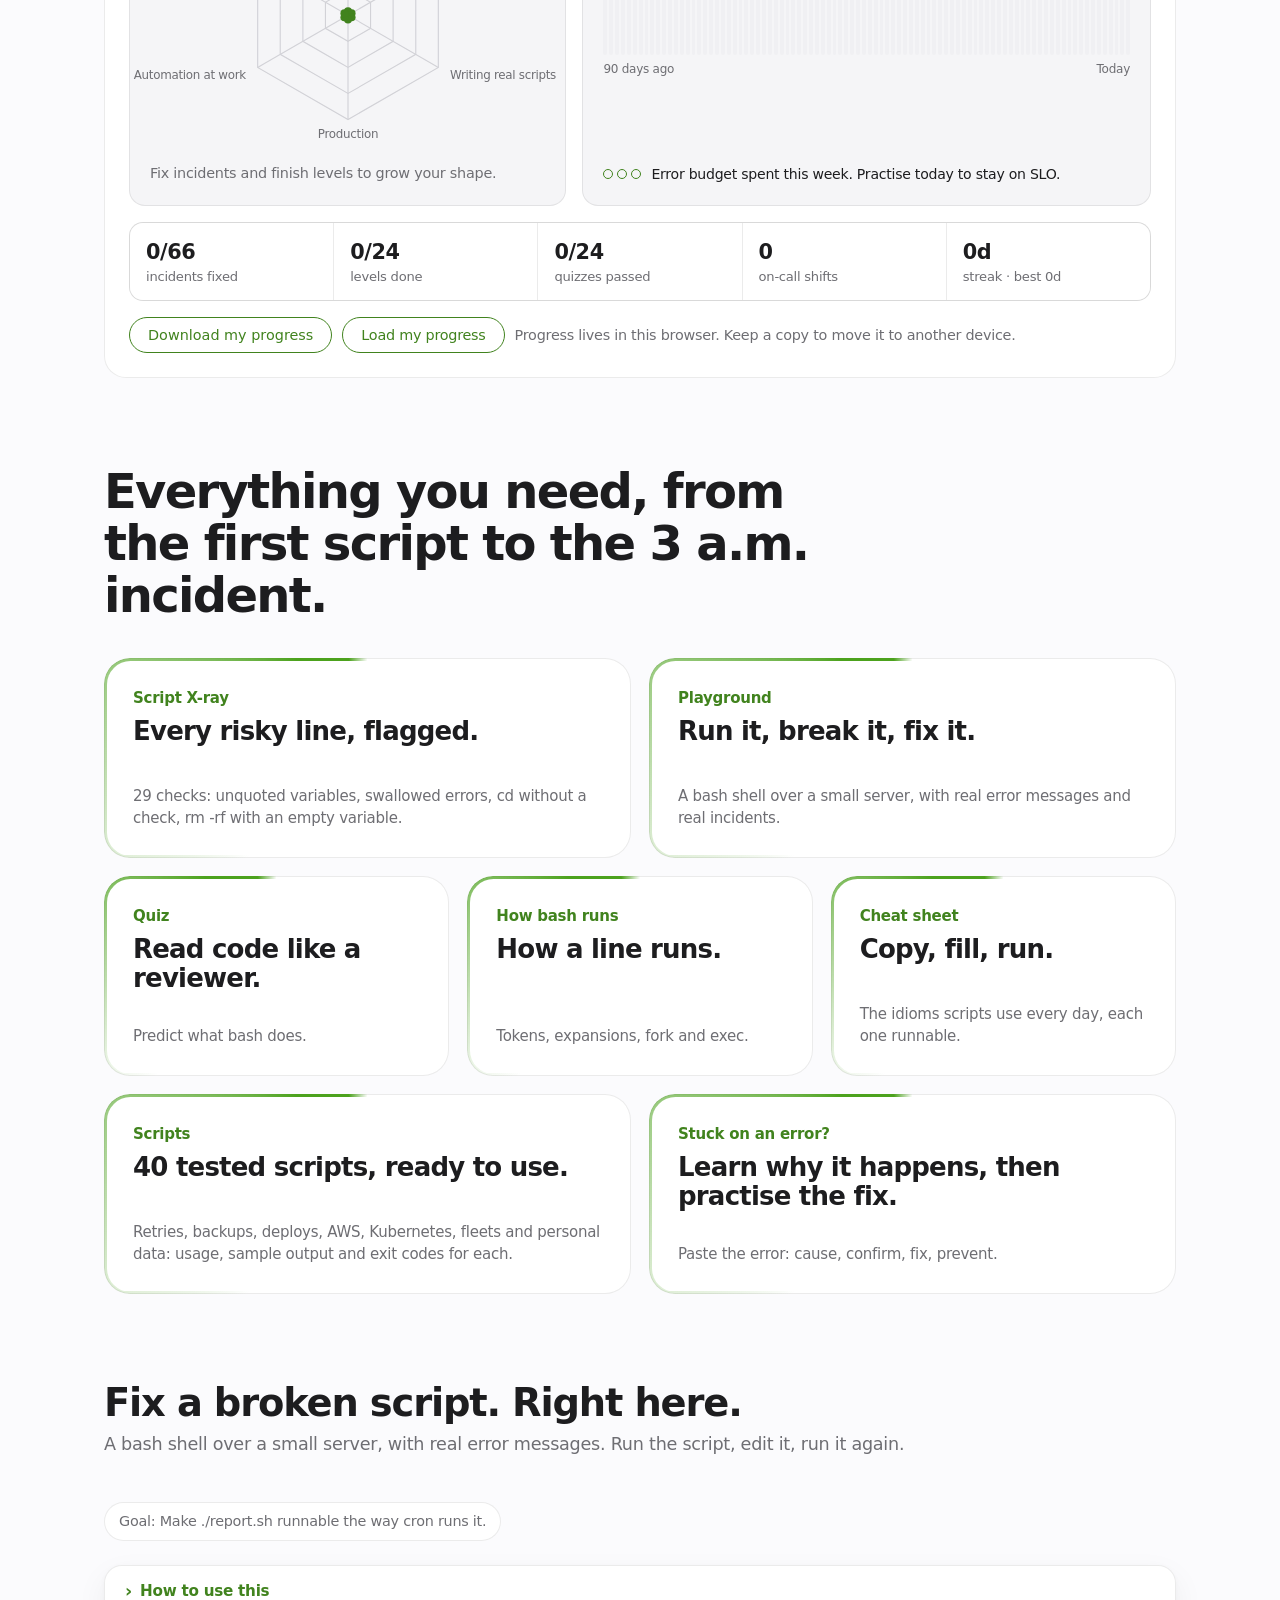
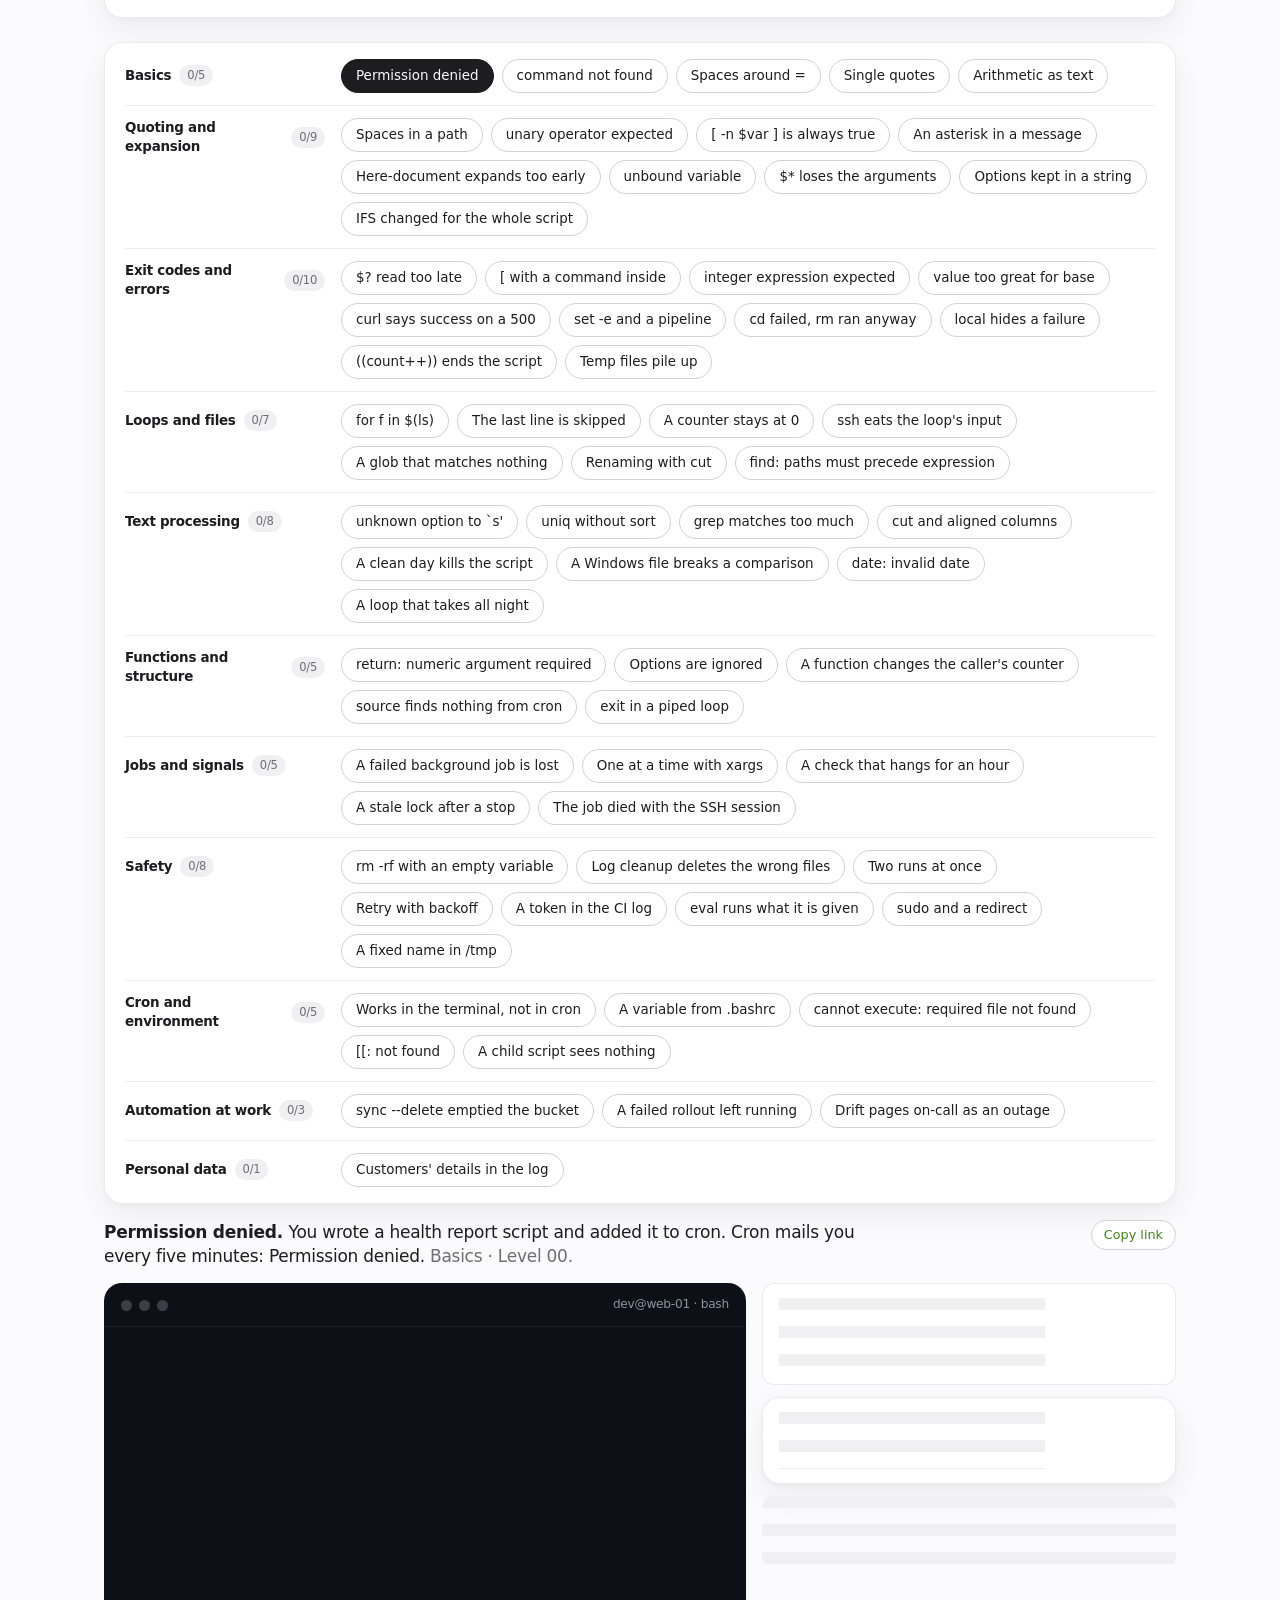
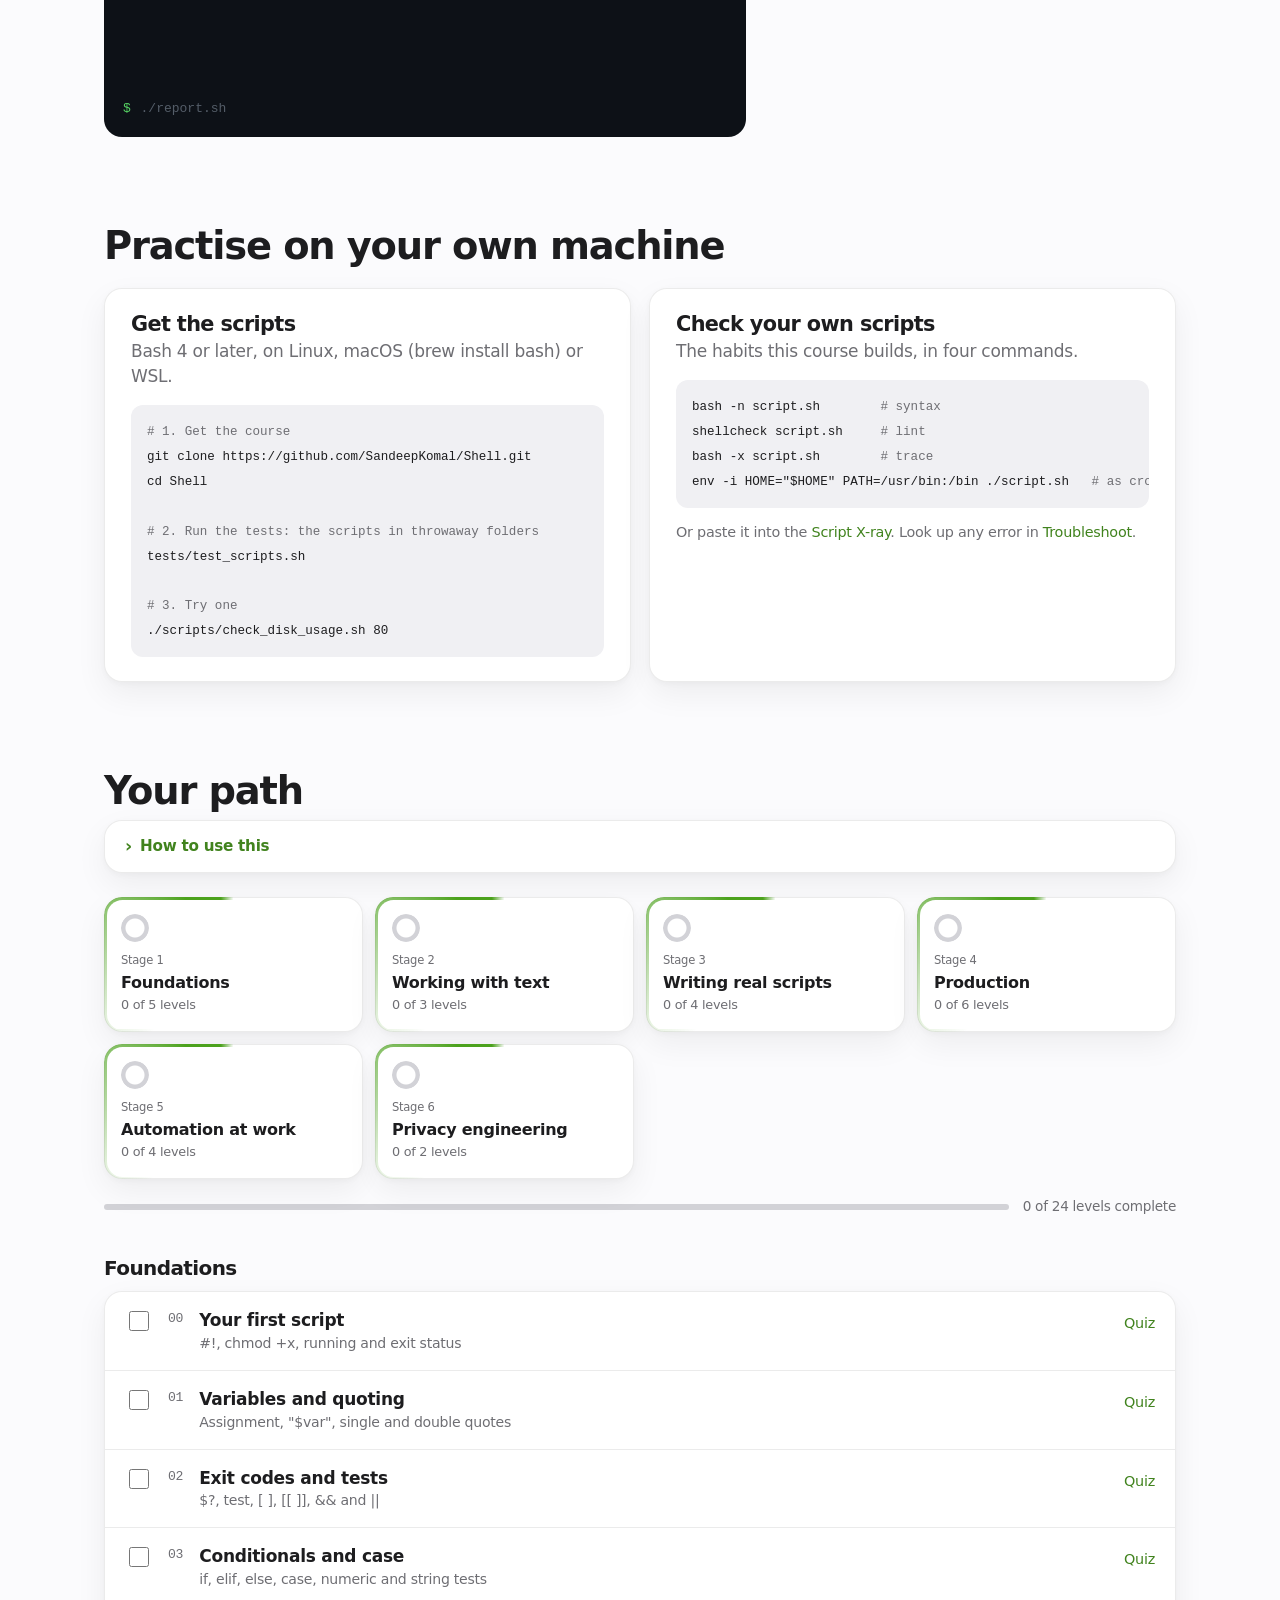
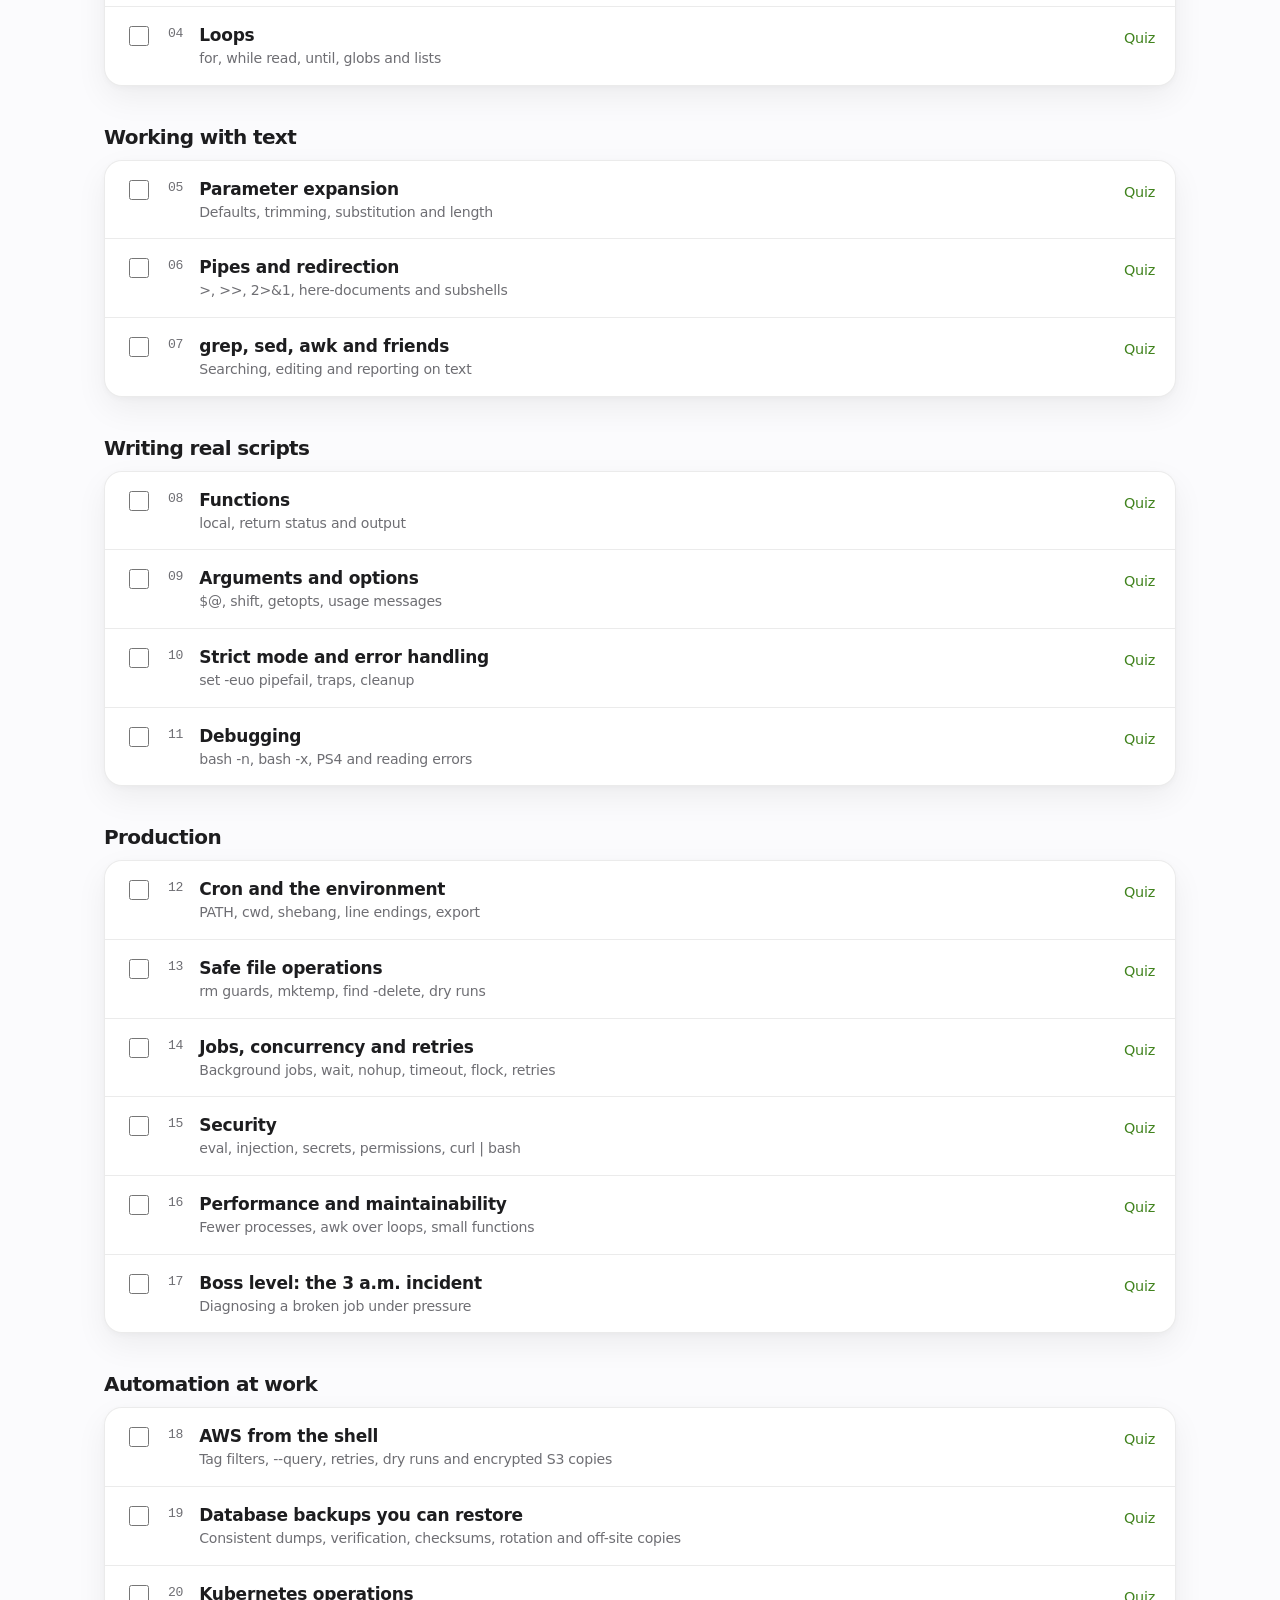
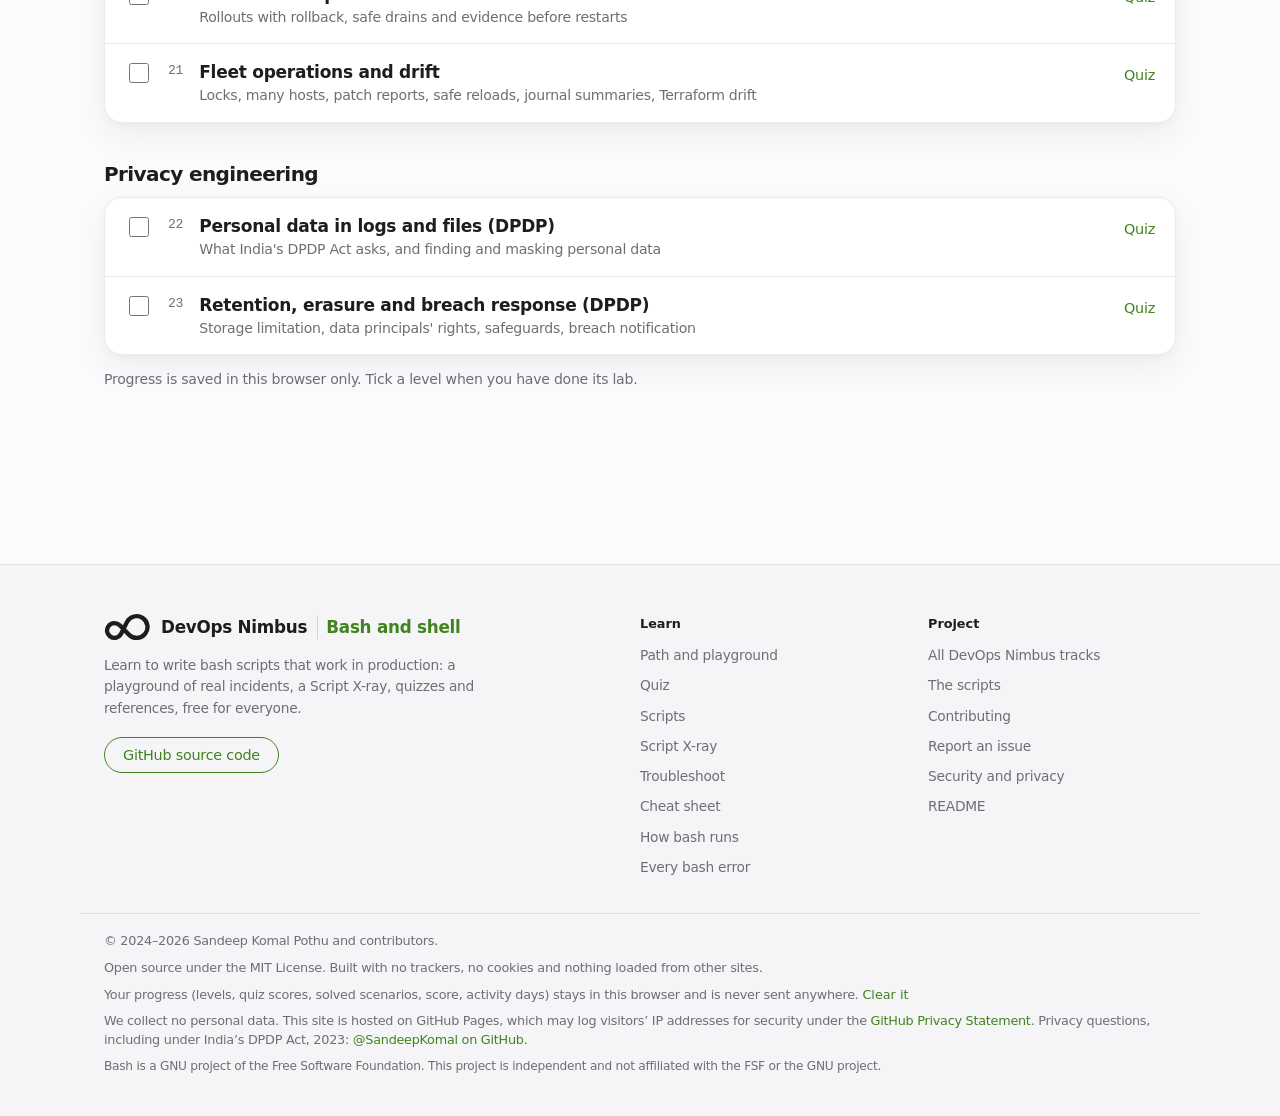
==== commit e1ccc3bd: "Add PNG and ICO favicons next to the SVG one Some browsers, bookmarks, search results and iPhone hom" ====
--- a/site/index.html
+++ b/site/index.html
@@ -18,7 +18,9 @@
   <link rel="preload" href="search.js" as="script">
   <link rel="preload" href="app.js" as="script">
   <link rel="preload" href="engage.js" as="script">
+  <link rel="icon" href="favicon.ico" sizes="32x32">
   <link rel="icon" href="favicon.svg" type="image/svg+xml">
+  <link rel="apple-touch-icon" href="apple-touch-icon.png">
 </head>
 <body>
   <a class="skip" href="#main">Skip to content</a>
--- a/site/style.css
+++ b/site/style.css
@@ -287,6 +287,13 @@
 .doctor-group-items { display: flex; flex-wrap: wrap; gap: 8px; }
 .doctor-group .chip { font-family: var(--mono); font-size: .8rem; text-align: left; }
 .doctor-group .chip[hidden] { display: none; }
+.no-answer { margin: 0 0 20px; padding: 20px 22px; background: var(--surface); border: 1px solid var(--hair); border-radius: var(--radius); box-shadow: var(--shadow); }
+.no-answer[hidden], .doctor-groups[hidden] { display: none; }
+.no-answer h3 { margin: 0 0 4px; font-size: 1.05rem; }
+.no-answer p { margin: 0; }
+.no-answer-related { display: flex; flex-wrap: wrap; align-items: center; gap: 8px; }
+.no-answer-related:not(:empty) { margin-top: 14px; }
+.no-answer-related .chip { font-family: var(--mono); font-size: .8rem; text-align: left; }
 #doctor-out { scroll-margin-top: 72px; }
 .problem h3 { margin: 0 0 4px; font: 600 1.2rem var(--mono); letter-spacing: 0; }
 .problem h4 { margin: 20px 0 6px; font-size: .86rem; color: var(--muted); font-weight: 600; letter-spacing: 0; }
@@ -684,3 +691,32 @@
 .eyebrow-cmd span { color: #7bd64a; }
 .eyebrow:has(.eyebrow-cmd) { display: block; }
 .eyebrow-cmd { display: inline-block; margin-right: 8px; vertical-align: .12em; }
+
+/* A short light in the track colour travels round the edge of the home cards, each at its own point.
+   On white it uses a deeper shade so it still shows; in dark mode the bright track colour. */
+:root { --accent-edge: #4ca21d; }
+@media (prefers-color-scheme: dark) { :root { --accent-edge: var(--accent-fill); } }
+@property --edge { syntax: "<angle>"; inherits: false; initial-value: 0deg; }
+.door, .tile, .stage-card { position: relative; }
+.door::before, .tile::before, .stage-card::before { content: ""; position: absolute; inset: -1px; border-radius: inherit; padding: 2.5px; pointer-events: none;
+  background: conic-gradient(from var(--edge), transparent 0 64%, color-mix(in srgb, var(--accent-edge) 55%, transparent) 80%, var(--accent-edge) 90%, var(--accent-edge) 97%, transparent 100%);
+  -webkit-mask: linear-gradient(#000 0 0) content-box, linear-gradient(#000 0 0); -webkit-mask-composite: xor;
+  mask: linear-gradient(#000 0 0) content-box exclude, linear-gradient(#000 0 0);
+  animation: edge 7s linear infinite; animation-delay: calc(var(--i, 0) * -1.3s); }
+@keyframes edge { to { --edge: 360deg; } }
+:is(.door, .tile, .stage-card):nth-child(2) { --i: 1; } :is(.door, .tile, .stage-card):nth-child(3) { --i: 2; }
+:is(.door, .tile, .stage-card):nth-child(4) { --i: 3; } :is(.door, .tile, .stage-card):nth-child(5) { --i: 4; }
+:is(.door, .tile, .stage-card):nth-child(6) { --i: 5; } :is(.door, .tile, .stage-card):nth-child(7) { --i: 6; }
+@media (prefers-reduced-motion: reduce) { .door::before, .tile::before, .stage-card::before { display: none; } }
+
+/* Troubleshoot: each cause with its own check and fix */
+.problem ol.causes { list-style: none; counter-reset: cause; margin: 0; padding: 0; display: grid; gap: 12px; }
+.problem li.cause { counter-increment: cause; position: relative; padding: 14px 16px 16px 46px; border: 1px solid var(--hair); border-radius: var(--radius-sm); background: var(--surface); }
+.problem li.cause::before { content: counter(cause); position: absolute; left: 14px; top: 13px; width: 22px; height: 22px; border-radius: 50%; background: var(--code-bg); color: var(--muted); font-size: .78rem; font-weight: 600; line-height: 22px; text-align: center; }
+.problem .cause-why { margin: 0 0 4px; }
+.problem .cause-label { margin: 12px 0 6px; font-size: .78rem; font-weight: 600; color: var(--muted); }
+.problem li.cause pre { padding: 10px 12px; font-size: .84rem; }
+@media (max-width: 560px) {
+  .problem li.cause { padding: 12px 12px 14px 40px; }
+  .problem li.cause::before { left: 10px; top: 11px; }
+}
